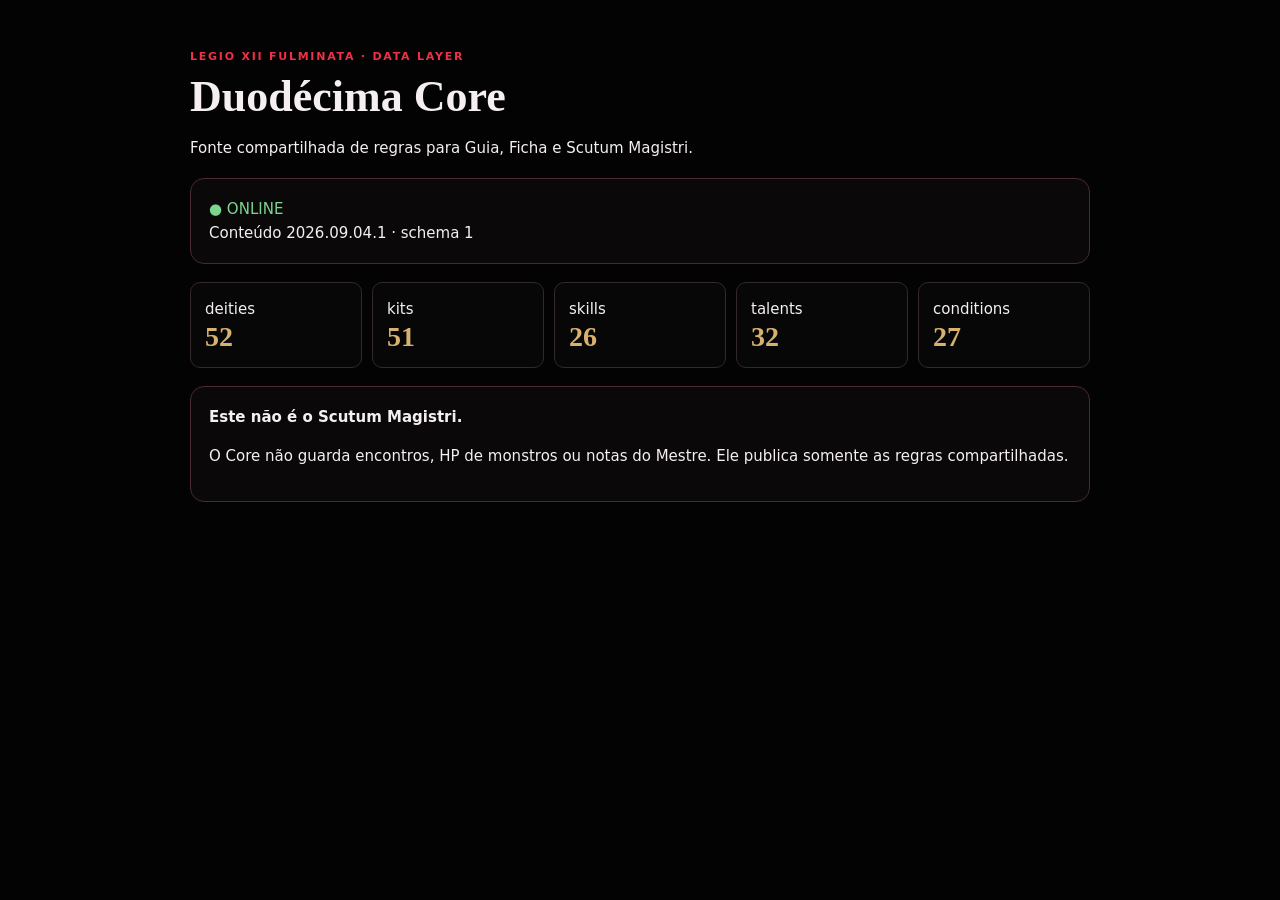
==== index.html @ 4b97ad4d "Initial Duodecima Core" ====
<!doctype html>
<html lang="pt-BR"><head><meta charset="utf-8"><meta name="viewport" content="width=device-width,initial-scale=1"><title>Duodécima Core</title>
<style>body{margin:0;background:#030303;color:#f5eff1;font:15px/1.6 system-ui,sans-serif}main{max-width:900px;margin:auto;padding:48px 20px}h1{font:700 44px/1.05 Georgia,serif;margin:.2em 0}.ey{color:#ef3046;letter-spacing:.16em;font-size:11px;font-weight:800}.card{border:1px solid #4a2930;background:#0a0809;border-radius:14px;padding:18px;margin:18px 0}.stats{display:grid;grid-template-columns:repeat(auto-fit,minmax(130px,1fr));gap:10px}.stat{background:#070707;border:1px solid #33282b;border-radius:10px;padding:14px}.stat b{display:block;font:700 28px Georgia,serif;color:#d8b16d}.ok{color:#7bd58e}.err{color:#ff6674}</style></head>
<body><main><div class="ey">LEGIO XII FULMINATA · DATA LAYER</div><h1>Duodécima Core</h1><p>Fonte compartilhada de regras para Guia, Ficha e Scutum Magistri.</p><div id="status" class="card">Carregando manifesto…</div><div id="counts" class="stats"></div><div class="card"><b>Este não é o Scutum Magistri.</b><p>O Core não guarda encontros, HP de monstros ou notas do Mestre. Ele publica somente as regras compartilhadas.</p></div></main>
<script>fetch('./manifest.json',{cache:'no-store'}).then(r=>r.json()).then(m=>{document.querySelector('#status').innerHTML='<span class="ok">● ONLINE</span><br>Conteúdo '+m.contentVersion+' · schema '+m.schemaVersion;document.querySelector('#counts').innerHTML=Object.entries(m.counts).map(([k,v])=>'<div class="stat"><span>'+k+'</span><b>'+v+'</b></div>').join('')}).catch(e=>document.querySelector('#status').innerHTML='<span class="err">● ERRO</span><br>'+e.message)</script></body></html>
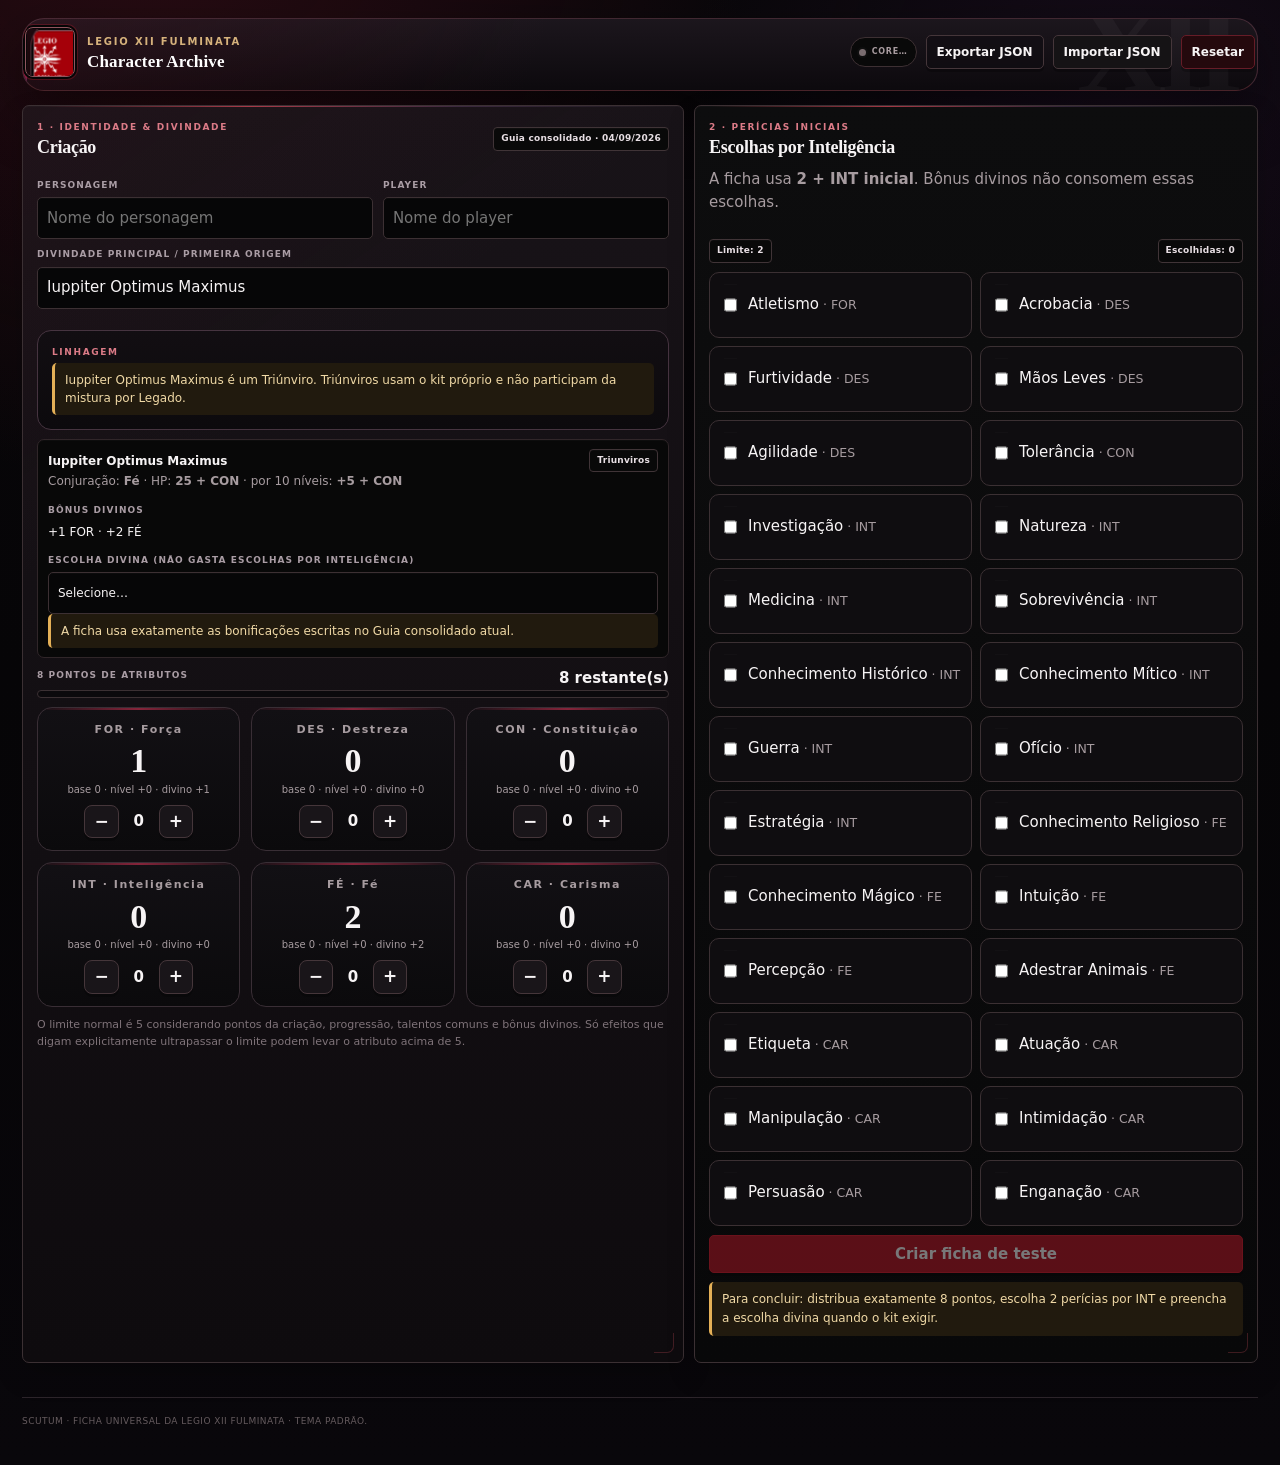
==== commit ff252631: "Add files via upload" ====
--- a/index.html
+++ b/index.html
@@ -1,5 +1,50 @@
 <!doctype html>
-<html lang="pt-BR"><head><meta charset="utf-8"><meta name="viewport" content="width=device-width,initial-scale=1"><title>Duodécima Core</title>
-<style>body{margin:0;background:#030303;color:#f5eff1;font:15px/1.6 system-ui,sans-serif}main{max-width:900px;margin:auto;padding:48px 20px}h1{font:700 44px/1.05 Georgia,serif;margin:.2em 0}.ey{color:#ef3046;letter-spacing:.16em;font-size:11px;font-weight:800}.card{border:1px solid #4a2930;background:#0a0809;border-radius:14px;padding:18px;margin:18px 0}.stats{display:grid;grid-template-columns:repeat(auto-fit,minmax(130px,1fr));gap:10px}.stat{background:#070707;border:1px solid #33282b;border-radius:10px;padding:14px}.stat b{display:block;font:700 28px Georgia,serif;color:#d8b16d}.ok{color:#7bd58e}.err{color:#ff6674}</style></head>
-<body><main><div class="ey">LEGIO XII FULMINATA · DATA LAYER</div><h1>Duodécima Core</h1><p>Fonte compartilhada de regras para Guia, Ficha e Scutum Magistri.</p><div id="status" class="card">Carregando manifesto…</div><div id="counts" class="stats"></div><div class="card"><b>Este não é o Scutum Magistri.</b><p>O Core não guarda encontros, HP de monstros ou notas do Mestre. Ele publica somente as regras compartilhadas.</p></div></main>
-<script>fetch('./manifest.json',{cache:'no-store'}).then(r=>r.json()).then(m=>{document.querySelector('#status').innerHTML='<span class="ok">● ONLINE</span><br>Conteúdo '+m.contentVersion+' · schema '+m.schemaVersion;document.querySelector('#counts').innerHTML=Object.entries(m.counts).map(([k,v])=>'<div class="stat"><span>'+k+'</span><b>'+v+'</b></div>').join('')}).catch(e=>document.querySelector('#status').innerHTML='<span class="err">● ERRO</span><br>'+e.message)</script></body></html>
+<html lang="pt-BR">
+<head>
+  <meta charset="utf-8">
+  <meta name="viewport" content="width=device-width,initial-scale=1">
+  <meta name="theme-color" content="#050505">
+  <title>Character Archive — Legio XII Fulminata</title>
+  <link rel="stylesheet" href="styles.css?v=5.2">
+</head>
+<body data-theme="standard">
+  <main class="shell">
+    <header class="topbar compact-topbar">
+      <div class="brand-lockup">
+        <span class="brand-icon legion-brand-icon" aria-hidden="true"><img src="legio-mark-clean.png" alt="Símbolo da Legião XII"><span class="brand-fallback" hidden>XII</span></span>
+        <div class="brand-copy">
+          <p class="eyebrow">LEGIO XII FULMINATA</p>
+          <h1>Character Archive</h1>
+        </div>
+      </div>
+      <div class="actions compact-actions">
+        <div id="coreStatus" class="core-status loading" title="Sincronizando regras"><i></i><span>CORE…</span></div>
+        <button id="exportBtn" class="ghost small-btn" type="button">Exportar JSON</button>
+        <label class="ghost file-btn small-btn">Importar JSON<input id="importInput" type="file" accept="application/json"></label>
+        <button id="resetBtn" class="danger small-btn" type="button">Resetar</button>
+      </div>
+    </header>
+
+    <section id="creationView" class="grid two"></section>
+    <section id="sheetView" class="hidden"></section>
+
+    <footer>
+      <p>SCUTUM · Ficha Universal da Legio XII Fulminata · tema padrão.</p>
+    </footer>
+  </main>
+
+  <div id="toast" class="toast hidden"></div>
+
+  <script src="skills.js?v=5.2"></script>
+  <script src="gods.js?v=5.2"></script>
+  <script src="abilities.js?v=5.2"></script>
+  <script src="abilities-extra.js?v=5.2"></script>
+  <script src="system.js?v=5.2"></script>
+  <script src="talents.js?v=5.2"></script>
+  <script src="magic.js?v=5.2"></script>
+  <script src="roma.js?v=5.2"></script>
+  <script src="familiars.js?v=5.2"></script>
+  <script src="core-bridge.js?v=5.2"></script>
+  <script src="bootstrap.js?v=5.2"></script>
+</body>
+</html>
--- a/styles.css
+++ b/styles.css
@@ -0,0 +1,1162 @@
+:root{--bg:#0b0a0c;--panel:#151216;--panel2:#1d181e;--line:#342b34;--text:#f5f2f4;--muted:#a99fa5;--red:#d53645;--red2:#7d1e2b;--good:#61b875;--warn:#e0ae53}
+*{box-sizing:border-box}body{margin:0;background:radial-gradient(circle at 10% 0%,#24141a 0,transparent 28%),var(--bg);color:var(--text);font:15px/1.45 Inter,ui-sans-serif,system-ui,-apple-system,BlinkMacSystemFont,"Segoe UI",sans-serif}.shell{max-width:1220px;margin:0 auto;padding:28px}.topbar{display:flex;gap:24px;justify-content:space-between;align-items:flex-start;margin-bottom:24px}.eyebrow{font-size:11px;letter-spacing:.18em;color:#d98088;font-weight:800;margin:0 0 6px}h1,h2,h3,p{margin-top:0}h1{font-family:Georgia,serif;font-size:34px;margin-bottom:6px}.muted{color:var(--muted)}.actions{display:flex;gap:8px;flex-wrap:wrap}.grid{display:grid;gap:18px}.grid.two{grid-template-columns:1.1fr .9fr}.grid.three{grid-template-columns:repeat(3,1fr)}.card{background:linear-gradient(180deg,var(--panel2),var(--panel));border:1px solid var(--line);border-radius:18px;padding:20px;box-shadow:0 18px 40px #0005}.card h2{font-size:18px}.subcard{background:#0f0d10;border:1px solid var(--line);border-radius:14px;padding:14px}.stack{display:flex;flex-direction:column;gap:12px}.row{display:flex;gap:10px;align-items:center;flex-wrap:wrap}.between{justify-content:space-between}.label{display:block;font-size:11px;font-weight:800;letter-spacing:.08em;text-transform:uppercase;color:var(--muted);margin-bottom:5px}input,select,button{font:inherit}input,select{width:100%;border:1px solid var(--line);border-radius:10px;background:#0e0c0f;color:var(--text);padding:10px 11px;outline:none}input:focus,select:focus{border-color:var(--red)}button,.file-btn{border:1px solid var(--line);border-radius:10px;background:#242026;color:white;padding:9px 12px;cursor:pointer;font-weight:700}.primary{background:var(--red);border-color:var(--red)}.primary:disabled{opacity:.45;cursor:not-allowed}.ghost{background:transparent}.danger{background:#351318;border-color:#68212a}.file-btn input{display:none}.attrs{display:grid;grid-template-columns:repeat(3,1fr);gap:10px}.attr{background:#0e0c0f;border:1px solid var(--line);border-radius:14px;padding:12px;text-align:center}.attr-name{font-size:11px;color:var(--muted);font-weight:800}.attr-total{font-size:30px;font-weight:900}.attr-break{font-size:10px;color:var(--muted)}.stepper{display:flex;align-items:center;justify-content:center;gap:8px;margin-top:8px}.stepper button{padding:3px 9px;font-size:17px}.stepper .base{min-width:24px;font-weight:900}.pill{display:inline-flex;align-items:center;gap:5px;border:1px solid var(--line);border-radius:999px;padding:5px 9px;font-size:11px;font-weight:800;color:#d7cfd4;background:#0d0b0e}.pill.good{border-color:#315f3d;color:#9ee1ae}.pill.warn{border-color:#745722;color:#f2cf83}.skills{display:grid;grid-template-columns:repeat(2,minmax(0,1fr));gap:8px}.skill-check{display:flex;gap:8px;align-items:center;padding:8px 10px;background:#0f0d10;border:1px solid var(--line);border-radius:10px}.skill-check input{width:auto}.skill-check.disabled{opacity:.55}.notice{border-left:3px solid var(--warn);background:#211a0e;padding:10px 12px;border-radius:8px;color:#f0d9a6;font-size:12px}.stat{background:#0f0d10;border:1px solid var(--line);border-radius:14px;padding:14px}.stat strong{display:block;font-size:26px}.stat span{color:var(--muted);font-size:11px}.section-title{display:flex;align-items:center;justify-content:space-between;gap:10px}.progress{height:8px;border-radius:99px;background:#0b090c;overflow:hidden;border:1px solid var(--line)}.progress>i{display:block;height:100%;background:linear-gradient(90deg,var(--red2),var(--red));width:0}.god-list{max-height:510px;overflow:auto;padding-right:4px}.god-option{width:100%;text-align:left;padding:10px;border-radius:12px;border:1px solid transparent;background:transparent}.god-option:hover,.god-option.active{background:#241820;border-color:#542a35}.god-option b{display:block}.god-option small{color:var(--muted)}.divider{height:1px;background:var(--line);margin:4px 0}.hidden{display:none!important}.toast{position:fixed;right:20px;bottom:20px;background:#2c2228;border:1px solid #71404a;color:white;border-radius:12px;padding:12px 16px;box-shadow:0 18px 50px #0009;z-index:10}.tag-source{color:#e3a8ae}.level-points{display:grid;grid-template-columns:repeat(5,1fr);gap:8px}.point-dot{padding:8px;text-align:center;border-radius:10px;background:#0e0c0f;border:1px solid var(--line);font-size:11px}.point-dot.earned{border-color:#5b3440;color:#f1b8bf}.sheet-head{display:flex;justify-content:space-between;gap:16px;align-items:flex-start;margin-bottom:18px}.big-name{font:700 30px Georgia,serif;margin-bottom:4px}.skill-total{margin-left:auto;font-weight:900;color:#f0bac0}.locked{color:#725c63}.dev-note{font-size:11px;color:#7f7379}.compact{font-size:12px}.wide{grid-column:1/-1}@media(max-width:900px){.grid.two,.grid.three{grid-template-columns:1fr}.topbar{flex-direction:column}.attrs{grid-template-columns:repeat(2,1fr)}.skills{grid-template-columns:1fr}.level-points{grid-template-columns:repeat(3,1fr)}}
+.abilities-wrap{margin-top:22px}.ability-columns{display:grid;grid-template-columns:1fr 1fr;gap:18px}.ability-list{display:flex;flex-direction:column;gap:10px}.ability-card{background:#0e0c0f;border:1px solid var(--line);border-radius:14px;padding:14px}.ability-card:hover{border-color:#55313a}.ability-head{display:flex;justify-content:space-between;gap:12px}.ability-head p{margin:5px 0 0}.ability-locked{opacity:.62}.energy-cost{border-color:#5c2731;color:#f0aeb5}.stake-box{margin-top:10px;padding:9px 10px;border-radius:10px;background:#151116;border:1px solid #2d252c}.stake-box input[type=range]{padding:0;border:0;background:transparent;accent-color:var(--red)}.stake-quick button{padding:3px 8px;font-size:11px}.tier-current{margin-top:10px;padding:10px;border-left:3px solid var(--red);background:#171116;border-radius:8px}.tier-current p{margin:0}.ability-card details{margin-top:9px;color:var(--muted);font-size:12px}.ability-card summary{cursor:pointer;color:#d9c7ce}.ability-actions{margin-top:11px;padding-top:10px;border-top:1px solid var(--line)}.mini-actions{display:flex;gap:5px;flex-wrap:wrap;margin-top:7px}.mini-actions button{padding:4px 7px;font-size:11px}.stat .mini-actions button{font-size:10px}@media(max-width:900px){.ability-columns{grid-template-columns:1fr}}
+.mechanics-section{margin-top:24px}.status-line{display:flex;flex-direction:column;gap:3px;margin-top:10px;padding:10px 12px;border:1px solid var(--line);border-radius:10px;background:#100d10}.status-line span{font-size:12px;color:var(--muted)}.good-text{border-color:#315f3d}.good-text b{color:#9ee1ae}.warn-text{border-color:#745722}.warn-text b{color:#f2cf83}.danger-text{border-color:#7d2630}.danger-text b{color:#f18e99}.big-stat{font-size:32px;font-weight:900}.compact-fields input{padding:7px}.roll-result{display:grid;grid-template-columns:1fr auto;gap:3px 12px;align-items:center;margin-top:12px;padding:12px;border-radius:12px;background:#0d0b0e;border:1px solid #5b3440}.roll-result b{font-size:28px}.roll-result small{grid-column:1/-1;color:var(--muted)}.toggle-inline{display:flex;gap:7px;align-items:center;font-size:12px;color:var(--muted)}.toggle-inline input{width:auto}.weapon-list{display:flex;flex-direction:column;gap:12px;margin-top:12px}.weapon-card{background:#0e0c0f;border:1px solid var(--line);border-radius:14px;padding:14px}.weapon-card.broken{border-color:#7d2630}.weapon-name{font-weight:800;font-size:16px;max-width:360px}.weapon-grid{display:grid;grid-template-columns:repeat(3,1fr);gap:10px;margin-top:10px}.weapon-results{margin:12px 0}.conditions-grid{display:grid;grid-template-columns:repeat(2,minmax(0,1fr));gap:8px}.condition-check{display:flex;gap:8px;align-items:flex-start;padding:10px;border-radius:10px;background:#0e0c0f;border:1px solid var(--line)}.condition-check.active{border-color:#71323d;background:#171014}.condition-check input{width:auto;margin-top:3px}.condition-check span{display:flex;flex-direction:column;gap:3px}.condition-check small{color:var(--muted);font-size:11px;line-height:1.35}.exhaustion-dots{gap:6px}.exhaustion-dots button{min-width:38px}.death-panel{margin-top:14px}.death-panel.dead{border-left:3px solid #9c2e3d;padding-left:12px}.death-count{padding:12px;border-radius:12px;background:#0e0c0f;border:1px solid var(--line);text-align:center}.death-count b{display:block;font-size:26px}.death-count.success{border-color:#315f3d}.death-count.failure{border-color:#7d2630}.wide-button{width:100%;margin:10px 0}.danger-note{border-left-color:#9c2e3d;background:#2a1015}.broken .pill{border-color:#7d2630}.weapon-card input[type=range],#shieldStakes{padding:0;border:0;background:transparent;accent-color:var(--red)}
+@media(max-width:900px){.weapon-grid{grid-template-columns:1fr}.conditions-grid{grid-template-columns:1fr}.compact-fields{grid-template-columns:1fr!important}}
+.sheet-tabs{position:sticky;top:0;z-index:8;display:flex;gap:8px;flex-wrap:wrap;padding:10px 0 12px;background:linear-gradient(180deg,var(--bg) 75%,transparent)}.sheet-tabs button{background:#151216}.sheet-tabs button.active{background:var(--red);border-color:var(--red)}
+.status-resource-panel{display:grid;grid-template-columns:repeat(auto-fit,minmax(210px,1fr));gap:10px;margin:0 0 20px}.resource-chip{background:#121014;border:1px solid var(--line);border-radius:12px;padding:10px}.resource-chip>span,.resource-chip .row span{font-size:11px;color:var(--muted);font-weight:800;text-transform:uppercase;letter-spacing:.06em}.resource-chip strong{font-size:20px}.cast-chip{display:flex;flex-direction:column;justify-content:center}.cast-chip small{color:var(--muted)}.resource-manual{display:grid;grid-template-columns:1fr auto;gap:6px;margin-top:7px}.resource-manual input{padding:6px 8px;font-size:12px}.resource-manual button{padding:6px 8px;font-size:11px}.combat-resource-dock{position:sticky;top:54px;z-index:7;display:grid;grid-template-columns:repeat(auto-fit,minmax(145px,1fr));gap:7px;margin:0 0 14px;padding:8px;background:#0b0a0ef2;backdrop-filter:blur(8px);border:1px solid var(--line);border-radius:14px;box-shadow:0 10px 26px #0007}.combat-resource-chip{min-width:0;background:#121014;border:1px solid var(--line);border-radius:10px;padding:8px;display:grid;grid-template-columns:1fr auto;gap:3px 8px;align-items:center}.combat-resource-chip>span{font-size:10px;color:var(--muted);font-weight:800;text-transform:uppercase;letter-spacing:.06em}.combat-resource-chip>strong{font-size:18px}.combat-resource-chip>strong small{font-size:11px;color:var(--muted);font-weight:700}.combat-resource-adjust{grid-column:1/-1;display:grid;grid-template-columns:1fr auto;gap:5px}.combat-resource-adjust input{min-width:0;padding:5px 7px;font-size:11px}.combat-resource-adjust button{padding:4px 7px;font-size:11px}.combat-resource-adjust.special-buttons{grid-template-columns:1fr 1fr}.combat-resource-chip.special{border-color:#56313a}.tab-pane{min-height:360px}.wide-status{grid-column:span 2}textarea{width:100%;resize:vertical;border:1px solid var(--line);border-radius:10px;background:#0e0c0f;color:var(--text);padding:10px 11px;outline:none;font:inherit}.notes-field{min-height:520px;line-height:1.6}
+@media(max-width:900px){.wide-status{grid-column:auto}.sheet-tabs{position:static}.resource-manual{grid-template-columns:1fr}.combat-resource-dock{position:static;grid-template-columns:repeat(2,minmax(0,1fr))}.status-resource-panel{grid-template-columns:1fr 1fr}}
+@media(max-width:520px){.status-resource-panel,.combat-resource-dock{grid-template-columns:1fr}.sheet-tabs button{flex:1 1 40%}}
+.talent-grid{display:grid;grid-template-columns:repeat(2,minmax(0,1fr));gap:10px;margin-top:14px}.talent-card{display:flex;flex-direction:column;gap:9px}.talent-card p{margin:0}.talent-params{display:grid;grid-template-columns:repeat(3,minmax(0,1fr));gap:8px}.legacy-grid{margin-top:12px}.legacy-grid label{margin-top:8px}.legacy-grid .subcard{min-width:0}
+@media(max-width:900px){.talent-grid,.talent-params{grid-template-columns:1fr}.legacy-grid{grid-template-columns:1fr!important}}
+
+.talent-picker{display:flex;flex-direction:column;gap:10px;margin-top:12px}.talent-preview{padding:14px;border:1px solid #5b3440;border-radius:12px;background:#120e11}.talent-preview.empty{border-color:var(--line);color:var(--muted)}.talent-preview h3{margin:0;font-size:17px}.talent-preview p{margin:8px 0 0}.legacy-creation-box{margin-top:12px;padding:14px;border:1px solid var(--line);border-radius:14px;background:#100d10}.legacy-creation-box h3{margin:0;font-size:16px}.legacy-pair-preview{display:grid;grid-template-columns:1fr auto 1fr;gap:12px;align-items:center;margin:12px 0;padding:12px;border:1px solid #56313a;border-radius:12px;background:#151015}.legacy-pair-preview>div{display:flex;flex-direction:column;gap:2px}.legacy-pair-preview b{font-size:16px}.legacy-pair-preview small{color:var(--muted)}.legacy-plus{font-size:22px;font-weight:900;color:#d98088}.legacy-creation-box>.label{margin-top:10px}
+@media(max-width:620px){.legacy-pair-preview{grid-template-columns:1fr}.legacy-plus{text-align:center}}
+.magic-summary{margin-top:12px}.magic-off{max-width:760px}.magic-sac-row{display:flex;justify-content:space-between;align-items:center;gap:12px;margin-top:8px}.magic-sac-row>div:first-child{display:flex;flex-direction:column}.spell-list{display:flex;flex-direction:column;gap:12px;margin-top:12px}.spell-card{background:#0e0c0f;border:1px solid var(--line);border-radius:14px;padding:14px}.spell-grid{display:grid;grid-template-columns:1.1fr .8fr 1fr;gap:10px;margin-top:12px}.spell-flags{margin:10px 0}.spell-actions{margin-top:10px;padding-top:10px;border-top:1px solid var(--line)}.spell-card textarea{margin-top:4px}.spell-card button:disabled,.magic-sac-row button:disabled{opacity:.4;cursor:not-allowed}@media(max-width:900px){.spell-grid{grid-template-columns:1fr}.magic-sac-row{align-items:flex-start}}
+
+.inventory-item{display:flex;flex-direction:column;gap:9px}.inventory-item .weapon-name{max-width:480px}.roma-fame{display:flex;align-items:center;justify-content:space-between;gap:14px}
+@media(max-width:700px){.inventory-item .grid.three{grid-template-columns:1fr}}
+.familiar-list{display:flex;flex-direction:column;gap:14px}.familiar-card.active{border-color:#5b3440;box-shadow:inset 3px 0 0 var(--red)}.familiar-hp-row{display:flex;justify-content:space-between;gap:12px;align-items:center;margin:12px 0}.familiar-hp-row>div{flex-wrap:wrap}.familiar-hp-row input{width:110px;padding:6px 8px}.familiar-attrs{margin-top:10px}.mount-box{margin-top:12px;padding:12px;border:1px solid #5b3440;border-radius:12px;background:#151015}.diagnostic-list{display:flex;flex-direction:column;gap:8px;margin-top:12px}.diagnostic{display:grid;grid-template-columns:80px 1fr;gap:10px;padding:10px 12px;border-radius:10px;border:1px solid var(--line);background:#100d10}.diagnostic.warn{border-color:#745722}.diagnostic.warn b{color:#f2cf83}.diagnostic.error{border-color:#7d2630}.diagnostic.error b{color:#f18e99}.success-note{border-left-color:#315f3d;background:#0e1b12;color:#a9dfb6}.roma-entry{padding:10px}.roma-entry .grid{margin-top:8px}
+@media(max-width:700px){.familiar-hp-row{align-items:flex-start;flex-direction:column}.familiar-hp-row input{width:100%}.diagnostic{grid-template-columns:1fr}.familiar-attrs{grid-template-columns:repeat(3,1fr)!important}}
+
+/* Etapa 2L — fechamento mecânico */
+.grid.four{grid-template-columns:repeat(4,minmax(0,1fr))}
+.grid.five{grid-template-columns:repeat(5,minmax(0,1fr))}
+.conditions-grid{grid-template-columns:repeat(5,minmax(0,1fr));gap:8px}
+.condition-check{min-width:0;padding:9px}
+.condition-check b{font-size:12px}
+.condition-check small{font-size:10px}
+.exhaustion-wide{margin-top:12px}
+.death-priority{border-color:#6f2a36;box-shadow:inset 3px 0 0 var(--red),0 18px 40px #0005;margin-bottom:18px}
+.death-priority .death-panel{margin-top:0}
+.skill-matrix{display:grid;grid-template-columns:1fr;gap:8px;margin-top:14px}
+.skill-matrix-row{display:grid;grid-template-columns:minmax(220px,1.35fr) 92px 100px minmax(260px,2fr);gap:10px;align-items:center;padding:10px 12px;background:#0f0d10;border:1px solid var(--line);border-radius:12px}
+.skill-matrix-row.trained{border-color:#49333a}
+.skill-matrix-row.expert{box-shadow:inset 3px 0 0 #b37a3c}
+.skill-main{display:grid;grid-template-columns:minmax(120px,1fr) auto;gap:10px;align-items:center;min-width:0}.skill-identity{display:flex;flex-direction:column;min-width:0}.skill-identity small{color:var(--muted);font-size:11px}
+.skill-roll{display:flex;flex-direction:column}.skill-roll span{font-size:10px;text-transform:uppercase;letter-spacing:.06em;color:var(--muted)}.skill-roll strong{font-size:16px}
+.skill-toggle{display:flex;align-items:center;gap:6px;font-size:12px;font-weight:700}.skill-toggle input{width:auto}
+.skill-source{display:grid;grid-template-columns:minmax(110px,.7fr) minmax(150px,1fr);gap:7px;align-items:center}.skill-source>.label{grid-column:1/-1;margin:0}.skill-source-auto{display:flex;gap:5px;flex-wrap:wrap}.skill-source-auto+.skill-source input{min-width:0}
+.skill-source input,.skill-source select{padding:7px 8px;font-size:11px}
+.affinity-summary{display:grid;grid-template-columns:repeat(4,minmax(0,1fr));gap:8px;margin-top:12px}.affinity-summary .subcard{display:grid;grid-template-columns:1fr auto;gap:3px 8px;align-items:center}.affinity-summary small{grid-column:1/-1}
+.ledger-row .grid{align-items:end}
+@media(max-width:1100px){.conditions-grid{grid-template-columns:repeat(3,minmax(0,1fr))}.skill-matrix-row{grid-template-columns:1.2fr 90px 100px}.skill-source{grid-column:1/-1}.grid.five{grid-template-columns:repeat(3,minmax(0,1fr))}.grid.four{grid-template-columns:repeat(2,minmax(0,1fr))}.affinity-summary{grid-template-columns:repeat(2,minmax(0,1fr))}}
+@media(max-width:700px){.conditions-grid{grid-template-columns:repeat(2,minmax(0,1fr))}.skill-matrix-row{grid-template-columns:1fr 1fr}.skill-source{grid-column:1/-1}.grid.five,.grid.four{grid-template-columns:1fr}.affinity-summary{grid-template-columns:1fr}}
+@media(max-width:480px){.conditions-grid{grid-template-columns:1fr}.skill-matrix-row{grid-template-columns:1fr}.skill-main{grid-template-columns:1fr}.skill-source{grid-template-columns:1fr}}
+
+/* =========================================================
+   ETAPA 3A · SCUTUM / TEMA PADRÃO
+   Base visual preto, branco, vermelho e roxo discreto.
+   A mecânica permanece intacta; esta camada trabalha apenas
+   hierarquia, leitura, acabamento e o baralho equipado.
+   ========================================================= */
+
+:root{
+  --bg:#070608;
+  --bg-soft:#0d0a0e;
+  --panel:#121014;
+  --panel2:#19151b;
+  --panel3:#211a22;
+  --line:#3a3039;
+  --line-strong:#5e3743;
+  --text:#f7f3f5;
+  --muted:#b4a8af;
+  --red:#db3347;
+  --red-bright:#f04a5d;
+  --red2:#7d1728;
+  --purple:#5e2b68;
+  --purple-bright:#9d65b0;
+  --white-soft:#ece5e9;
+  --gold:#c6a064;
+  --good:#72c58a;
+  --warn:#e5b85f;
+  --shadow:0 22px 60px rgba(0,0,0,.44);
+  --shadow-soft:0 12px 34px rgba(0,0,0,.28);
+  --serif:"Times New Roman",Times,serif;
+  --sans:Inter,ui-sans-serif,system-ui,-apple-system,BlinkMacSystemFont,"Segoe UI",sans-serif;
+}
+
+html{scroll-behavior:smooth;background:var(--bg)}
+body[data-theme="standard"]{
+  min-height:100vh;
+  color:var(--text);
+  font-family:var(--sans);
+  background:
+    radial-gradient(circle at 12% -8%,rgba(146,24,46,.25),transparent 31%),
+    radial-gradient(circle at 88% 8%,rgba(83,37,101,.17),transparent 25%),
+    linear-gradient(180deg,#09070a 0%,#070608 46%,#09070b 100%);
+}
+body[data-theme="standard"]::before{
+  content:"";
+  position:fixed;
+  inset:0;
+  pointer-events:none;
+  z-index:-1;
+  opacity:.34;
+  background-image:
+    linear-gradient(rgba(255,255,255,.012) 1px,transparent 1px),
+    linear-gradient(90deg,rgba(255,255,255,.01) 1px,transparent 1px);
+  background-size:42px 42px;
+  mask-image:linear-gradient(to bottom,black,transparent 82%);
+}
+body[data-theme="standard"]::after{
+  content:"XII";
+  position:fixed;
+  right:-2vw;
+  bottom:-9vh;
+  z-index:-1;
+  color:rgba(255,255,255,.018);
+  font:900 clamp(220px,32vw,560px)/.8 var(--serif);
+  letter-spacing:-.08em;
+  pointer-events:none;
+}
+
+body{font-size:15px;line-height:1.5}
+.shell{max-width:1440px;padding:32px clamp(18px,3vw,46px) 48px}
+
+h1,h2,h3,.big-name{font-family:var(--serif);letter-spacing:-.015em}
+h1{font-size:clamp(34px,4vw,54px);font-weight:700;line-height:1.02;margin-bottom:9px}
+h2{font-size:clamp(22px,2vw,29px);line-height:1.08;margin-bottom:10px}
+h3{font-size:20px;line-height:1.15}
+p{line-height:1.58}
+
+.topbar{
+  position:relative;
+  overflow:hidden;
+  align-items:center;
+  margin-bottom:28px;
+  padding:24px 26px;
+  border:1px solid rgba(110,67,80,.55);
+  border-radius:22px;
+  background:
+    linear-gradient(110deg,rgba(83,18,33,.25),transparent 42%),
+    linear-gradient(180deg,rgba(29,23,30,.96),rgba(13,10,14,.96));
+  box-shadow:var(--shadow);
+}
+.topbar::before{
+  content:"";
+  position:absolute;
+  inset:0 auto 0 0;
+  width:4px;
+  background:linear-gradient(180deg,var(--red-bright),var(--red2) 62%,var(--purple));
+}
+.topbar::after{
+  content:"XII";
+  position:absolute;
+  right:24px;
+  top:-24px;
+  color:rgba(255,255,255,.035);
+  font:900 124px/.9 var(--serif);
+  letter-spacing:-.08em;
+  pointer-events:none;
+}
+.topbar>div:first-child{position:relative;z-index:1;max-width:760px}
+.topbar .actions{position:relative;z-index:2;justify-content:flex-end}
+
+.eyebrow{
+  color:#f28290;
+  font-size:10px;
+  letter-spacing:.24em;
+  font-weight:900;
+  text-transform:uppercase;
+  margin-bottom:7px;
+}
+.muted{color:var(--muted)}
+
+.actions{gap:9px}
+button,.file-btn{
+  position:relative;
+  border:1px solid #433641;
+  border-radius:11px;
+  background:linear-gradient(180deg,#252026,#1a171b);
+  color:var(--text);
+  padding:9px 13px;
+  box-shadow:0 3px 0 rgba(0,0,0,.25);
+  transition:transform .16s ease,border-color .16s ease,background .16s ease,box-shadow .16s ease;
+}
+button:hover,.file-btn:hover{transform:translateY(-1px);border-color:#7f4756;box-shadow:0 7px 20px rgba(0,0,0,.25)}
+button:active,.file-btn:active{transform:translateY(0)}
+.primary{background:linear-gradient(180deg,var(--red-bright),#bc263b);border-color:#ef5264;color:white}
+.primary:hover{background:linear-gradient(180deg,#f85b6c,#ca2d42)}
+.ghost{background:rgba(17,14,18,.56);backdrop-filter:blur(10px)}
+.danger{background:linear-gradient(180deg,#42151d,#2a0e14);border-color:#6e2633}
+
+input,select,textarea{
+  border:1px solid #3b3139;
+  border-radius:11px;
+  background:linear-gradient(180deg,#0d0b0e,#0a090b);
+  color:var(--text);
+  min-height:42px;
+  padding:10px 12px;
+  box-shadow:inset 0 1px 0 rgba(255,255,255,.02);
+  transition:border-color .16s ease,box-shadow .16s ease,background .16s ease;
+}
+input:hover,select:hover,textarea:hover{border-color:#55414e}
+input:focus,select:focus,textarea:focus{border-color:#b5475b;box-shadow:0 0 0 3px rgba(219,51,71,.1),0 0 24px rgba(94,43,104,.06)}
+.label{font-size:10px;letter-spacing:.13em;color:#aa9da5}
+
+.grid{gap:20px}
+.grid.two{grid-template-columns:minmax(0,1.08fr) minmax(0,.92fr)}
+
+.card{
+  position:relative;
+  overflow:hidden;
+  border:1px solid #3c313a;
+  border-radius:20px;
+  background:
+    linear-gradient(150deg,rgba(255,255,255,.025),transparent 24%),
+    linear-gradient(180deg,rgba(27,22,28,.98),rgba(16,13,17,.98));
+  box-shadow:var(--shadow-soft);
+  padding:21px;
+}
+.card::before{
+  content:"";
+  position:absolute;
+  left:17px;
+  right:17px;
+  top:0;
+  height:1px;
+  background:linear-gradient(90deg,transparent,rgba(240,74,93,.65),rgba(157,101,176,.23),transparent);
+  pointer-events:none;
+}
+.card::after{
+  content:"";
+  position:absolute;
+  width:19px;
+  height:19px;
+  right:9px;
+  bottom:9px;
+  border-right:1px solid rgba(222,83,101,.25);
+  border-bottom:1px solid rgba(222,83,101,.25);
+  border-radius:0 0 7px 0;
+  pointer-events:none;
+}
+.card:hover{border-color:#493842}
+.card h2,.card h3{margin-bottom:10px}
+.subcard{
+  border-color:#332a31;
+  border-radius:13px;
+  background:linear-gradient(180deg,#0f0d10,#0b0a0c);
+  box-shadow:inset 0 1px 0 rgba(255,255,255,.018);
+}
+
+.section-title{margin-bottom:12px}
+.section-title>div>h2,.section-title>div>h3{margin-bottom:0}
+.mechanics-section{margin-top:30px}
+.mechanics-section>.section-title{padding:0 2px}
+.mechanics-section>.section-title::after{
+  content:"";
+  flex:1;
+  min-width:28px;
+  height:1px;
+  margin-left:10px;
+  background:linear-gradient(90deg,#472f39,transparent);
+  order:1;
+}
+.mechanics-section>.section-title>*{position:relative;z-index:1}
+.mechanics-section>.section-title>.row,.mechanics-section>.section-title>.pill,.mechanics-section>.section-title>button{order:2}
+.divider{background:linear-gradient(90deg,transparent,#43323c,transparent)}
+
+.pill{
+  border-color:#40323c;
+  background:rgba(9,8,10,.78);
+  color:#e8dfe4;
+  letter-spacing:.025em;
+  box-shadow:inset 0 1px 0 rgba(255,255,255,.02);
+}
+.pill.good{border-color:#355a42;color:#9eddb0;background:#0d1811}
+.pill.warn{border-color:#6f5428;color:#efce8d;background:#18130b}
+
+/* Hero da ficha */
+.sheet-head.sheet-hero{
+  position:relative;
+  min-height:228px;
+  overflow:hidden;
+  align-items:flex-start;
+  justify-content:space-between;
+  padding:28px 26px;
+  margin:4px 0 18px;
+  border:1px solid #513441;
+  border-radius:24px;
+  background:
+    radial-gradient(circle at 82% 20%,rgba(106,44,113,.17),transparent 24%),
+    linear-gradient(110deg,rgba(122,25,43,.23),transparent 45%),
+    linear-gradient(180deg,#1a151b,#0d0b0e);
+  box-shadow:var(--shadow);
+}
+.sheet-hero-bg{
+  position:absolute;
+  inset:0;
+  background-position:center;
+  background-size:cover;
+  opacity:0;
+  transform:scale(1.02);
+  transition:opacity .18s ease;
+}
+.sheet-head.sheet-hero.has-banner .sheet-hero-bg{opacity:.28}
+.sheet-head.sheet-hero::before{
+  content:"";
+  position:absolute;
+  inset:0;
+  background:
+    linear-gradient(90deg,rgba(10,8,11,.92) 0%,rgba(10,8,11,.78) 32%,rgba(10,8,11,.54) 58%,rgba(10,8,11,.85) 100%),
+    linear-gradient(180deg,rgba(255,255,255,.02),transparent 35%);
+  pointer-events:none;
+}
+.sheet-hero-profile{position:relative;z-index:2;display:flex;gap:18px;align-items:flex-end;min-width:0;max-width:min(100%,980px)}
+.sheet-hero-portrait{
+  width:158px;
+  height:188px;
+  flex:0 0 158px;
+  border-radius:30px;
+  border:1px solid rgba(237,130,145,.42);
+  background:linear-gradient(180deg,#231920,#120f13);
+  box-shadow:0 24px 55px rgba(0,0,0,.48),0 0 0 5px rgba(12,9,12,.72),0 0 0 6px rgba(236,87,107,.22), inset 0 1px 0 rgba(255,255,255,.07);
+  display:grid;
+  place-items:center;
+  color:#f1e7eb;
+  font:700 40px/1 var(--serif);
+  letter-spacing:-.03em;
+  background-position:center;
+  background-size:cover;
+  background-position:center top;
+  overflow:hidden;
+  transform:translateY(8px);
+}
+.sheet-hero-portrait.has-image{color:transparent}
+.sheet-hero-mark{
+  position:absolute;
+  right:24px;
+  bottom:-19px;
+  color:rgba(255,255,255,.045);
+  font:900 132px/.9 var(--serif);
+  letter-spacing:-.07em;
+  user-select:none;
+}
+.sheet-hero-copy{position:relative;z-index:2;min-width:0;padding-bottom:3px}
+.sheet-hero-tagline{max-width:760px;font-size:18px;line-height:1.42;color:#efe6ea;margin:0 0 8px}
+.big-name{font-size:clamp(36px,4vw,54px);font-weight:700;line-height:.98;margin-bottom:7px}
+.hero-pills{display:flex;gap:7px;flex-wrap:wrap;margin-top:13px}
+.hero-back{position:relative;z-index:3;align-self:flex-start}
+.profile-edit-card h2{margin-bottom:12px}
+
+/* Navegação */
+.sheet-tabs{
+  top:0;
+  padding:9px;
+  margin-bottom:18px;
+  gap:4px;
+  border:1px solid rgba(62,49,58,.88);
+  border-radius:16px;
+  background:rgba(8,7,9,.9);
+  backdrop-filter:blur(16px);
+  box-shadow:0 14px 34px rgba(0,0,0,.24);
+}
+.sheet-tabs button{
+  flex:1 1 auto;
+  min-width:max-content;
+  border-color:transparent;
+  background:transparent;
+  color:#aa9da5;
+  box-shadow:none;
+  padding:9px 12px;
+}
+.sheet-tabs button:hover{color:#fff;background:#171217;border-color:#392c35}
+.sheet-tabs button.active{
+  color:#fff;
+  border-color:#743444;
+  background:linear-gradient(180deg,rgba(202,45,66,.9),rgba(127,24,42,.95));
+  box-shadow:inset 0 1px 0 rgba(255,255,255,.12),0 8px 20px rgba(111,18,37,.19);
+}
+
+/* Recursos */
+.status-resource-panel{grid-template-columns:repeat(4,minmax(0,1fr));gap:12px;margin-bottom:22px}
+.resource-chip{
+  position:relative;
+  overflow:hidden;
+  border-color:#3d3039;
+  border-radius:15px;
+  background:linear-gradient(180deg,#161216,#0e0c0f);
+  padding:13px;
+}
+.resource-chip::before{
+  content:"";
+  position:absolute;
+  left:0;
+  top:0;
+  bottom:0;
+  width:2px;
+  background:#733040;
+}
+.resource-chip.resource-en::before{background:var(--purple-bright)}
+.resource-chip.resource-san::before{background:#d8cbd1}
+.resource-chip strong{font-family:var(--serif);font-size:25px;font-weight:700}
+.resource-meter,.combat-mini-meter{
+  height:4px;
+  overflow:hidden;
+  margin:7px 0 9px;
+  border-radius:999px;
+  background:#060507;
+  border:1px solid #2c2329;
+}
+.resource-meter i,.combat-mini-meter i{display:block;height:100%;background:linear-gradient(90deg,#861b30,var(--red-bright));border-radius:inherit}
+.resource-en .resource-meter i,.resource-en .combat-mini-meter i{background:linear-gradient(90deg,#3b2049,var(--purple-bright))}
+.resource-san .resource-meter i,.resource-san .combat-mini-meter i{background:linear-gradient(90deg,#686069,#f2edf0)}
+.resource-manual{margin-top:8px}
+.resource-manual input{min-height:34px}
+.status-line{border-radius:9px;background:rgba(7,6,8,.62)}
+
+.combat-resource-dock{
+  top:69px;
+  gap:8px;
+  padding:8px;
+  border-color:#4b3540;
+  border-radius:15px;
+  background:rgba(8,7,9,.92);
+  box-shadow:0 16px 34px rgba(0,0,0,.38),0 0 0 1px rgba(133,48,68,.07);
+}
+.combat-resource-chip{
+  border-color:#3a2e36;
+  background:linear-gradient(180deg,#151115,#0d0b0e);
+  padding:9px 10px;
+}
+.combat-resource-chip strong{font-family:var(--serif);font-size:21px}
+.combat-mini-meter{grid-column:1/-1;margin:1px 0 3px;height:3px}
+.combat-resource-chip.special{border-color:#563c5b;background:linear-gradient(180deg,#171117,#100c12)}
+
+/* Atributos */
+.attrs{gap:11px}
+.attr{
+  position:relative;
+  overflow:hidden;
+  border-color:#392e35;
+  border-radius:15px;
+  background:linear-gradient(180deg,#121014,#0b0a0c);
+  padding:14px 10px 12px;
+}
+.attr::before{content:"";position:absolute;left:0;right:0;top:0;height:2px;background:linear-gradient(90deg,transparent,#86243a,transparent)}
+.attr-name{letter-spacing:.14em}
+.attr-total{font-family:var(--serif);font-size:34px;font-weight:700;line-height:1.05;margin:5px 0 3px}
+.attr:hover{border-color:#5a3541;background:linear-gradient(180deg,#171116,#0c0a0d)}
+.stepper button{border-radius:8px;background:#191519}
+.level-points{gap:7px}
+.point-dot{border-color:#332a31;background:#0b0a0c}
+.point-dot.earned{border-color:#743746;color:#f5b8c0;background:#171015}
+
+/* Perícias */
+.skill-matrix{gap:7px}
+.skill-matrix-row{
+  border-color:#332a31;
+  background:linear-gradient(180deg,#100d10,#0b0a0c);
+  border-radius:12px;
+  transition:border-color .15s ease,background .15s ease,transform .15s ease;
+}
+.skill-matrix-row:hover{border-color:#513640;background:#121013;transform:translateX(2px)}
+.skill-matrix-row.trained{border-color:#573440;box-shadow:inset 3px 0 0 #b43b50}
+.skill-matrix-row.expert{border-color:#68533b;box-shadow:inset 3px 0 0 var(--gold)}
+.skill-identity b{font-family:var(--serif);font-size:17px}
+.skill-roll strong{font-family:var(--serif);font-size:18px}
+.skill-source-auto .pill{font-size:10px}
+
+/* Habilidades e talentos */
+.ability-card,.talent-card,.spell-card,.weapon-card,.familiar-card{
+  border-color:#352b32;
+  background:linear-gradient(180deg,#100d10,#0b0a0c);
+  box-shadow:inset 0 1px 0 rgba(255,255,255,.015);
+}
+.ability-card:hover,.talent-card:hover,.spell-card:hover,.weapon-card:hover{border-color:#5f3b46}
+.ability-head b,.talent-card h3{font-family:var(--serif);font-size:18px}
+.energy-cost{border-color:#743041;color:#ffb4bd;background:#1b0f13}
+.stake-box{background:#0b090c;border-color:#332930}
+.tier-current{border-left-color:var(--red-bright);background:linear-gradient(90deg,rgba(93,24,41,.2),rgba(23,17,22,.65))}
+.talent-preview{border-color:#673946;background:linear-gradient(180deg,#161014,#0d0a0d)}
+
+/* Combate */
+.death-priority{
+  border-color:#793244;
+  background:
+    linear-gradient(90deg,rgba(113,25,43,.11),transparent 36%),
+    linear-gradient(180deg,#181216,#0e0b0e);
+  box-shadow:inset 3px 0 0 var(--red),var(--shadow-soft);
+}
+.stat{
+  position:relative;
+  border-color:#352b32;
+  background:linear-gradient(180deg,#0f0d10,#0a090b);
+}
+.stat strong{font-family:var(--serif);font-size:30px;font-weight:700}
+.roll-result{border-color:#633443;background:#0d0a0d}
+.exhaustion-wide{background:linear-gradient(180deg,#151116,#0d0b0e)}
+.conditions-grid{gap:7px}
+.condition-check{border-color:#31282e;background:#0c0a0d;border-radius:9px}
+.condition-check:hover{border-color:#4b3740}
+.condition-check.active{border-color:#8e364a;background:linear-gradient(180deg,#1e1015,#130d10);box-shadow:inset 2px 0 0 var(--red-bright)}
+
+/* Baralho de itens equipados */
+.equipment-summary-card{overflow:visible}
+.inventory-showcase{position:relative}
+.equipment-deck{
+  display:flex;
+  align-items:stretch;
+  overflow-x:auto;
+  overflow-y:visible;
+  gap:0;
+  padding:13px 26px 24px 5px;
+  margin-top:3px;
+  scrollbar-width:thin;
+  scrollbar-color:#5d3440 #0a080a;
+}
+.equipment-card{
+  position:relative;
+  flex:0 0 214px;
+  min-height:285px;
+  margin-left:-34px;
+  padding:17px;
+  overflow:hidden;
+  border:1px solid #5b3b46;
+  border-radius:17px;
+  background:
+    radial-gradient(circle at 70% 16%,rgba(178,62,84,.1),transparent 25%),
+    linear-gradient(160deg,#1d151a 0%,#0e0b0e 56%,#090709 100%);
+  box-shadow:-12px 15px 28px rgba(0,0,0,.34);
+  transform:rotate(-1.25deg);
+  transition:transform .2s ease,border-color .2s ease,box-shadow .2s ease,filter .2s ease;
+}
+.equipment-card:first-child{margin-left:0}
+.equipment-card:nth-child(even){transform:rotate(1.15deg)}
+.equipment-card:hover{
+  z-index:4;
+  transform:translateY(-11px) rotate(0deg) scale(1.025);
+  border-color:#b94b60;
+  box-shadow:0 24px 46px rgba(0,0,0,.5),0 0 28px rgba(150,42,61,.08);
+}
+.equipment-card::before{
+  content:"";
+  position:absolute;
+  inset:9px;
+  border:1px solid rgba(230,167,178,.11);
+  border-radius:11px;
+  pointer-events:none;
+}
+.equipment-card::after{
+  content:"";
+  position:absolute;
+  left:18px;
+  right:18px;
+  top:48%;
+  height:1px;
+  background:linear-gradient(90deg,transparent,rgba(210,79,98,.25),transparent);
+}
+.equipment-card.weapon{background:radial-gradient(circle at 70% 17%,rgba(215,55,78,.15),transparent 25%),linear-gradient(160deg,#211217,#0e0b0e 60%,#090709)}
+.equipment-card.armor{background:radial-gradient(circle at 70% 17%,rgba(229,229,229,.075),transparent 25%),linear-gradient(160deg,#1b191c,#0d0b0e 60%,#090709)}
+.equipment-card.shield{background:radial-gradient(circle at 70% 17%,rgba(121,67,140,.16),transparent 25%),linear-gradient(160deg,#1a1320,#0d0b10 60%,#090709)}
+.equipment-card.empty{opacity:.56;border-style:dashed;filter:saturate(.6)}
+.equipment-card-index{position:absolute;top:13px;right:15px;color:#8f7480;font:700 12px var(--serif)}
+.equipment-card-glyph{
+  height:112px;
+  display:grid;
+  place-items:center;
+  color:#f1d9df;
+  font:700 58px/.9 var(--serif);
+  text-shadow:0 0 24px rgba(225,63,87,.15);
+}
+.equipment-card.empty .equipment-card-glyph{font-size:43px;color:#796a72}
+.equipment-card-copy{position:relative;z-index:2;display:flex;flex-direction:column;gap:3px;padding-top:19px}
+.equipment-card-copy small{color:#e06e7c;font-size:9px;letter-spacing:.19em;font-weight:900}
+.equipment-card-copy b{font:700 20px/1.05 var(--serif);white-space:nowrap;overflow:hidden;text-overflow:ellipsis}
+.equipment-card-copy span{color:#9e9097;font-size:11px;line-height:1.35}
+.equipment-card-stats{position:absolute;left:17px;right:17px;bottom:18px;display:flex;justify-content:space-between;gap:6px;color:#e7dce1;font-size:10px;font-weight:800;letter-spacing:.04em}
+.equipment-inline-summary{display:flex;gap:8px;flex-wrap:wrap;margin-top:-4px}
+.equipment-inline-summary span{border:1px solid #392e35;border-radius:999px;background:#0b090b;padding:5px 8px;color:#a99ca3;font-size:10px}
+
+/* Inventário */
+.inventory-ledger{margin-top:10px}
+.inventory-grid{display:grid;grid-template-columns:repeat(2,minmax(0,1fr));gap:12px}
+.inventory-item{border-color:#362c33;background:linear-gradient(180deg,#100d10,#0b090c)}
+.weapon-card{border-radius:15px;padding:16px}
+.weapon-name{font-family:var(--serif);font-size:19px;background:transparent;border-color:transparent;border-bottom-color:#3b2f36;border-radius:0;padding-left:2px}
+.weapon-results{padding-top:3px}
+
+/* Roma */
+.roma-fame{padding:6px 0}
+.roma-fame .big-stat{font-family:var(--serif);font-size:44px}
+.affinity-summary .subcard{border-color:#3b2d39;background:linear-gradient(180deg,#100d12,#0b090c)}
+.affinity-summary .skill-total{font-family:var(--serif);font-size:20px;color:#e9b6c0}
+.ledger-row{border-left:2px solid rgba(181,59,80,.34)}
+
+/* História e notas */
+.notes-field{min-height:560px;background:linear-gradient(180deg,#0d0b0e,#09070a);line-height:1.72}
+[data-pane="history"] textarea,[data-pane="notes"] textarea{font-size:14px}
+
+/* Creation view */
+#creationView .card:first-child{background:linear-gradient(145deg,rgba(98,26,43,.11),transparent 28%),linear-gradient(180deg,#181318,#0e0b0e)}
+.god-list{scrollbar-width:thin;scrollbar-color:#5f3541 #0a090b}
+.god-option{border-radius:10px}
+.god-option:hover,.god-option.active{background:linear-gradient(90deg,#28131a,#171116);border-color:#633440}
+.god-option.active{box-shadow:inset 3px 0 0 var(--red-bright)}
+.legacy-creation-box{border-color:#463440;background:linear-gradient(180deg,#120e12,#0c0a0d)}
+.legacy-pair-preview{border-color:#653847;background:#120d11}
+
+.toast{border-color:#784153;background:rgba(29,21,27,.96);backdrop-filter:blur(12px);box-shadow:var(--shadow)}
+footer{margin-top:34px;padding-top:16px;border-top:1px solid #2d252b;color:#776d72;font-size:11px;letter-spacing:.05em;text-transform:uppercase}
+
+@media(max-width:1180px){
+  .status-resource-panel{grid-template-columns:repeat(2,minmax(0,1fr))}
+  .equipment-card{flex-basis:200px;min-height:270px}
+}
+@media(max-width:900px){
+  .shell{padding:18px 14px 34px}
+  .topbar{padding:20px;align-items:flex-start}
+  .topbar::after{font-size:88px;right:10px}
+  .sheet-head.sheet-hero{padding:20px;min-height:196px;align-items:flex-start}
+  .sheet-hero-profile{gap:14px;align-items:center}
+  .sheet-hero-portrait{width:126px;height:150px;flex-basis:126px;border-radius:25px;transform:translateY(4px)}
+  .sheet-hero-mark{font-size:92px;right:15px;bottom:-8px}
+  .sheet-tabs{position:static;display:grid;grid-template-columns:repeat(3,minmax(0,1fr))}
+  .sheet-tabs button{min-width:0}
+  .combat-resource-dock{position:static}
+  .grid.two,.grid.three{grid-template-columns:1fr}
+  .wide-status{grid-column:auto}
+  .inventory-grid{grid-template-columns:1fr}
+  .equipment-card{flex-basis:190px;margin-left:-20px}
+}
+@media(max-width:620px){
+  body{font-size:14px}
+  h1{font-size:34px}.big-name{font-size:36px}
+  .topbar{border-radius:17px}
+  .topbar .actions{width:100%;justify-content:flex-start}
+  .sheet-head.sheet-hero{flex-direction:column;gap:14px}
+  .sheet-hero-profile{width:100%;align-items:flex-start}
+  .sheet-hero-portrait{width:104px;height:126px;flex-basis:104px;border-radius:23px;transform:none}
+  .hero-back{align-self:flex-start}
+  .sheet-tabs{grid-template-columns:repeat(2,minmax(0,1fr));padding:6px}
+  .status-resource-panel{grid-template-columns:1fr}
+  .combat-resource-dock{grid-template-columns:repeat(2,minmax(0,1fr))}
+  .attrs{grid-template-columns:repeat(2,minmax(0,1fr))}
+  .equipment-deck{padding-left:2px}
+  .equipment-card{flex-basis:178px;min-height:252px;margin-left:-12px}
+  .equipment-card-glyph{height:94px;font-size:48px}
+  .equipment-card-copy b{font-size:18px}
+}
+@media(max-width:420px){
+  .combat-resource-dock{grid-template-columns:1fr}
+  .sheet-tabs{grid-template-columns:1fr 1fr}
+  .equipment-card{flex-basis:165px}
+}
+
+
+/* --- etapa 3d refinements --- */
+:root{
+  --serif:"Times New Roman", Georgia, serif;
+}
+.compact-topbar{align-items:center;padding:10px 0 14px;margin-bottom:16px;border-bottom:1px solid rgba(183,71,91,.22)}
+.brand-lockup{display:flex;align-items:center;gap:12px;min-width:0}
+.brand-icon{width:38px;height:38px;display:inline-flex;align-items:center;justify-content:center;flex:0 0 auto;border-radius:999px;overflow:hidden;box-shadow:0 0 0 1px rgba(183,154,85,.35)}
+.brand-icon img{width:100%;height:100%;display:block}
+.brand-copy h1{font:700 14px/1.15 var(--serif);margin:0;color:#f2ecef}
+.brand-copy .eyebrow{margin:0 0 2px;font-size:10px;color:#cda56a;letter-spacing:.18em}
+.compact-actions{align-items:center}
+.small-btn{padding:7px 10px!important;font-size:12px!important;border-radius:10px}
+select{appearance:none;-webkit-appearance:none;-moz-appearance:none;background-image:linear-gradient(45deg,transparent 50%,#d9ccd2 50%),linear-gradient(135deg,#d9ccd2 50%,transparent 50%);background-position:calc(100% - 17px) calc(50% - 3px),calc(100% - 11px) calc(50% - 3px);background-size:6px 6px,6px 6px;background-repeat:no-repeat;padding-right:34px}
+select option{background:#121014;color:#f3edf0}
+.topbar h1{font-size:14px}
+.topbar .muted{display:none}
+.status-layout-top{grid-template-columns:minmax(320px,.95fr) minmax(420px,1.05fr);align-items:start}
+.media-upload-grid{display:grid;grid-template-columns:minmax(0,1fr) auto;gap:10px;align-items:end}
+.media-upload-grid button{height:41px}
+.resource-summary-card .resource-summary-grid{display:grid;grid-template-columns:repeat(2,minmax(0,1fr));gap:10px}
+.compact-stat{padding:12px 14px;min-height:auto}
+.compact-stat strong{font-size:24px}
+.dnd-reference-grid{display:grid;grid-template-columns:290px minmax(0,1fr);gap:18px;align-items:start}
+.attribute-sidebar{position:sticky;top:78px}
+.vertical-attrs{grid-template-columns:1fr}
+.vertical-attrs .attr{text-align:left;padding:14px}
+.vertical-attrs .attr-total{font-size:34px}
+.vertical-attrs .stepper{justify-content:flex-start}
+.skill-area .card.wide{grid-column:auto}
+.skill-matrix{display:grid;grid-template-columns:repeat(2,minmax(0,1fr));gap:10px;margin-top:14px}
+.skill-matrix-row{grid-template-columns:1fr;align-items:start;padding:12px}
+.skill-main{display:grid;grid-template-columns:1fr auto;gap:8px;align-items:start}
+.skill-toggle{display:flex;align-items:center;gap:8px;padding:6px 0}
+.skill-source{display:grid;grid-template-columns:1fr;gap:6px}
+.skill-source-auto{display:flex;gap:6px;flex-wrap:wrap}
+.status-resource-panel{grid-template-columns:repeat(4,minmax(0,1fr));gap:10px;align-items:stretch}
+.resource-chip{padding:12px;min-height:0}
+.resource-chip .resource-meter{margin:8px 0 6px}
+.resource-chip .mini-actions{display:flex;gap:6px;flex-wrap:wrap;margin-top:6px}
+.resource-chip .mini-actions button{padding:5px 8px;font-size:11px}
+.resource-chip strong{font-size:23px}
+.sheet-head.sheet-hero{min-height:124px;padding:16px 18px 18px;align-items:center}
+.sheet-hero-profile{align-items:center;gap:14px;max-width:100%}
+.sheet-hero-portrait-wrap{position:relative;display:flex;align-items:flex-end}
+.portrait-upload-chip{position:absolute;left:8px;bottom:8px;z-index:2;padding:5px 8px;font-size:10px;background:rgba(10,8,10,.82);backdrop-filter:blur(6px)}
+.sheet-hero-portrait{width:132px;height:156px;flex-basis:132px;border-radius:28px;box-shadow:0 0 0 1px rgba(199,82,104,.55),0 14px 30px rgba(0,0,0,.36);transform:none}
+.sheet-hero-copy .big-name{font-size:42px;line-height:.98}
+.sheet-hero-tagline{font-size:15px;margin-bottom:6px}
+.sheet-hero-mark{font-size:82px;right:18px;bottom:-6px;opacity:.16}
+.hero-back{padding:7px 10px;font-size:12px}
+.combat-focus-grid{display:grid;grid-template-columns:minmax(0,1.2fr) minmax(280px,.8fr);gap:18px;align-items:start}
+.combat-essentials-grid{display:grid;grid-template-columns:repeat(2,minmax(0,1fr));gap:10px}
+.compact-conditions-card .condition-adder{display:grid;grid-template-columns:1fr auto;gap:8px;margin-top:10px}
+.active-condition-list{display:flex;flex-direction:column;gap:10px;margin-top:12px}
+.active-condition-item{display:flex;justify-content:space-between;gap:12px;align-items:flex-start;padding:12px;border:1px solid var(--line);border-radius:12px;background:#0f0d10}
+.active-condition-item small{display:block;color:var(--muted);font-size:12px;line-height:1.35;margin-top:4px}
+.active-condition-item .danger{padding:6px 10px;font-size:11px}
+.combat-resource-dock{grid-template-columns:repeat(4,minmax(0,1fr));position:sticky;top:48px}
+.combat-resource-chip{padding:10px}
+.combat-resource-chip strong{font-size:20px}
+.death-priority{margin-top:0}
+.equipment-deck{padding-top:6px}
+@media(max-width:1100px){
+  .status-resource-panel{grid-template-columns:repeat(2,minmax(0,1fr))}
+  .dnd-reference-grid,.combat-focus-grid,.status-layout-top{grid-template-columns:1fr}
+  .attribute-sidebar{position:static}
+}
+@media(max-width:720px){
+  .skill-matrix,.resource-summary-card .resource-summary-grid,.combat-essentials-grid{grid-template-columns:1fr}
+  .combat-resource-dock{grid-template-columns:repeat(2,minmax(0,1fr))}
+  .sheet-head.sheet-hero{padding:14px}
+  .sheet-hero-copy .big-name{font-size:34px}
+  .sheet-hero-portrait{width:118px;height:142px;flex-basis:118px}
+  .media-upload-grid{grid-template-columns:1fr}
+}
+@media(max-width:520px){
+  .compact-topbar{flex-direction:column;align-items:flex-start;gap:12px}
+  .status-resource-panel,.combat-resource-dock{grid-template-columns:1fr}
+}
+
+
+/* --- etapa 3e: status compacto, perícias em lista e perfil em destaque --- */
+.status-core-strip{display:grid;grid-template-columns:repeat(6,minmax(0,1fr));gap:9px;margin:0 0 18px;align-items:stretch}
+.core-stat{position:relative;min-width:0;min-height:126px;padding:12px 12px 10px;border:1px solid #3b3038;border-radius:15px 15px 22px 22px;background:linear-gradient(180deg,#151116,#0c0a0d);box-shadow:inset 0 1px 0 rgba(255,255,255,.025),0 9px 22px rgba(0,0,0,.14);text-align:center;overflow:hidden}
+.core-stat::after{content:"";position:absolute;left:18%;right:18%;bottom:0;height:2px;background:linear-gradient(90deg,transparent,#7b3042,transparent)}
+.core-stat-label{font-size:9px;letter-spacing:.14em;text-transform:uppercase;font-weight:900;color:#b5a7af}
+.core-stat-value{font:700 29px/1.05 var(--serif);margin:7px 0 5px;color:#f5edf1;white-space:nowrap}.core-stat-value small{font-size:15px;color:#c0b4ba;font-weight:500}
+.core-stat-caption{font-size:10px;line-height:1.25;color:#c7b9c0;min-height:13px}.muted-mini{color:#82757c}
+.core-stat-meter{height:3px;border-radius:999px;background:#070608;border:1px solid #2c2329;overflow:hidden;margin:7px 0 8px}.core-stat-meter i{display:block;height:100%;background:linear-gradient(90deg,#861b30,var(--red-bright))}.core-en .core-stat-meter i,.core-resource .core-stat-meter i{background:linear-gradient(90deg,#3b2049,var(--purple-bright))}.core-san .core-stat-meter i{background:linear-gradient(90deg,#746d72,#f0e8ec)}
+.core-stat-adjust{display:grid;grid-template-columns:1fr 31px;gap:5px;margin-top:7px}.core-stat-adjust input{min-height:30px;padding:4px 7px;font-size:10px;text-align:center}.core-stat-adjust button{padding:4px;font-size:12px;min-width:0}
+.core-defense,.core-cast{display:flex;flex-direction:column;justify-content:center}.core-defense::after{background:linear-gradient(90deg,transparent,#b79a55,transparent)}.core-cast::after{background:linear-gradient(90deg,transparent,#79538a,transparent)}
+.skills-ledger-card{padding:16px 16px 12px}.skills-ledger-head{margin-bottom:7px}.skill-ledger{display:flex;flex-direction:column;border-top:1px solid #31272e}
+.skill-ledger-row{display:grid;grid-template-columns:minmax(150px,1.1fr) 116px 184px minmax(120px,.72fr) minmax(110px,.7fr);gap:10px;align-items:center;min-height:54px;padding:7px 4px 7px 10px;border-bottom:1px solid #292228;border-left:2px solid transparent;background:transparent}
+.skill-ledger-row:hover{background:rgba(255,255,255,.018)}.skill-ledger-row.trained{border-left-color:#bd3f55;background:linear-gradient(90deg,rgba(128,31,48,.09),transparent 18%)}.skill-ledger-row.expert{border-left-color:var(--gold)}
+.skill-ledger-name{display:flex;flex-direction:column;min-width:0}.skill-ledger-name b{font:700 15px/1.05 var(--serif);white-space:nowrap;overflow:hidden;text-overflow:ellipsis}.skill-ledger-name small,.skill-ledger-roll small,.skill-ledger-source>small{font-size:9px;letter-spacing:.08em;text-transform:uppercase;color:#8f8389}
+.skill-ledger-roll{display:flex;flex-direction:column;align-items:flex-end}.skill-ledger-roll strong{font:700 16px/1 var(--serif);white-space:nowrap}
+.skill-ledger-toggles{display:flex;gap:5px;justify-content:center}.skill-mini-toggle{display:flex;align-items:center;justify-content:center;gap:5px;min-width:82px;padding:5px 7px;border:1px solid #3a3036;border-radius:999px;background:#0c0a0d;color:#a99ca3;font-size:10px;font-weight:800;cursor:pointer}.skill-mini-toggle input{width:12px;height:12px;margin:0;accent-color:#c53d54}.skill-mini-toggle.active{border-color:#743647;color:#f4dfe5;background:#171014}.skill-mini-toggle.expert.active{border-color:#806b47;color:#f0d49b}
+.skill-ledger-source{display:flex;flex-direction:column;gap:3px;min-width:0}.skill-source-select{min-height:29px;padding:4px 27px 4px 7px;font-size:10px;border-radius:8px}.skill-source-tags{display:flex;gap:4px;flex-wrap:wrap}.skill-source-tag{display:inline-flex;padding:3px 6px;border-radius:999px;border:1px solid #315a3d;background:#0d1811;color:#9fdbad;font-size:9px;font-weight:800;white-space:nowrap}.skill-detail-inline{min-height:29px;padding:4px 7px;font-size:10px;border-radius:8px}
+.sheet-head.sheet-hero{min-height:188px;padding:18px 20px}.sheet-hero-profile{gap:20px;align-items:center}.sheet-hero-portrait-wrap{flex:0 0 auto}.sheet-hero-portrait{width:190px;height:226px;flex-basis:190px;border-radius:32px;box-shadow:0 0 0 1px rgba(199,82,104,.58),0 18px 44px rgba(0,0,0,.44),0 0 0 5px rgba(12,9,12,.72),0 0 0 6px rgba(236,87,107,.2)}.portrait-upload-chip{left:12px;right:12px;bottom:10px;width:calc(100% - 24px);padding:6px 8px;text-align:center}.sheet-hero-copy .big-name{font-size:48px}
+.hero-side-controls{position:relative;z-index:3;display:flex;flex-direction:column;align-items:stretch;gap:10px;min-width:112px;align-self:center}.hero-level-badge{display:flex;flex-direction:column;align-items:center;justify-content:center;min-height:104px;padding:10px 12px;border:1px solid #553440;border-radius:16px;background:linear-gradient(180deg,rgba(57,22,31,.88),rgba(18,12,16,.94));box-shadow:inset 0 1px 0 rgba(255,255,255,.05)}.hero-level-badge span{font-size:9px;letter-spacing:.2em;color:#d49aa3;font-weight:900}.hero-level-badge strong{font:700 40px/.95 var(--serif);margin:5px 0;color:#fff}.hero-level-badge small{font-size:10px;color:#b6a7ae}.hero-back{font-size:10px;padding:6px 8px}
+@media(max-width:1250px){.status-core-strip{grid-template-columns:repeat(3,minmax(0,1fr))}.skill-ledger-row{grid-template-columns:minmax(150px,1fr) 105px 176px minmax(120px,.8fr)}.skill-detail-inline{grid-column:1/-1;margin-left:0}}
+@media(max-width:900px){.sheet-hero-portrait{width:150px;height:184px;flex-basis:150px}.sheet-hero-copy .big-name{font-size:39px}.hero-side-controls{min-width:96px}.skill-ledger-row{grid-template-columns:1fr auto}.skill-ledger-toggles,.skill-ledger-source,.skill-detail-inline{grid-column:1/-1}.skill-ledger-roll{align-items:flex-end}}
+@media(max-width:640px){.status-core-strip{grid-template-columns:repeat(2,minmax(0,1fr))}.sheet-hero-profile{align-items:flex-start}.sheet-hero-portrait{width:128px;height:158px;flex-basis:128px}.sheet-hero-copy .big-name{font-size:33px}.hero-side-controls{width:100%;flex-direction:row;align-items:stretch}.hero-level-badge{min-height:68px;min-width:100px;flex:0 0 100px}.hero-level-badge strong{font-size:30px}}
+
+/* =========================================================
+   ETAPA 4 — OVERHAUL VISUAL / REFERÊNCIA DE FICHA DE MESA
+   Mais preto, vermelho da Legio, linhas mais nítidas, menos
+   arredondamento e maior densidade de informação.
+   ========================================================= */
+:root{
+  --bg:#050505;
+  --panel:#090909;
+  --panel2:#0d0d0e;
+  --panel3:#111113;
+  --line:#3b3033;
+  --line-strong:#684047;
+  --text:#f7f4f5;
+  --muted:#a79ca0;
+  --red:#e31f32;
+  --red2:#8e101d;
+  --red-bright:#ff293d;
+  --gold:#c9a66b;
+  --purple-bright:#a979b8;
+  --good:#67bd7c;
+  --warn:#e4b057;
+  --serif:Georgia,"Times New Roman",serif;
+}
+html{scroll-behavior:smooth}
+body{
+  background:
+    linear-gradient(90deg,rgba(227,31,50,.025) 1px,transparent 1px),
+    linear-gradient(rgba(227,31,50,.018) 1px,transparent 1px),
+    #050505;
+  background-size:54px 54px;
+  color:var(--text);
+}
+.shell{max-width:1660px;padding:18px 22px 28px}
+.compact-topbar{padding:8px 2px 13px;margin-bottom:14px;border-bottom:1px solid #4a242a}
+.brand-lockup{gap:11px}
+.brand-icon{width:50px;height:50px;border-radius:8px;border:1px solid #8f555e;background:#070707;box-shadow:0 0 0 2px #050505,0 0 0 3px rgba(227,31,50,.24)}
+.legion-brand-icon img{width:100%;height:100%;object-fit:cover}
+.brand-fallback{width:100%;height:100%;display:grid;place-items:center;font:800 14px/1 var(--serif);color:var(--red-bright);letter-spacing:.08em}
+.brand-copy h1{font:700 17px/1.08 var(--serif);letter-spacing:.01em;color:#fff}
+.brand-copy .eyebrow{color:#d6b27c;font-size:10px}
+.card,.subcard,.stat,.ability-card,.weapon-card,.spell-card,.familiar-card,.equipment-card,.core-stat,.combat-resource-chip{
+  border-radius:7px;
+}
+.card{
+  background:linear-gradient(180deg,#0d0d0e,#080809);
+  border:1px solid var(--line);
+  padding:14px;
+  box-shadow:0 12px 28px rgba(0,0,0,.2),inset 0 1px 0 rgba(255,255,255,.018);
+}
+.card:hover{border-color:#4e373b}
+.subcard{background:#080808;border-color:#302629;padding:9px 10px}
+button,.file-btn,input,select,textarea{border-radius:5px}
+button,.file-btn{background:#151315;border-color:#45363a;padding:7px 10px}
+button:hover,.file-btn:hover{border-color:#7f434c;background:#1b1416}
+.primary{background:#be1828;border-color:#e31f32}.primary:hover{background:#dc1c30}
+.danger{background:#24090d;border-color:#661c27}
+input,select,textarea{background:#060607;border-color:#3c3033;padding:8px 9px}
+input:focus,select:focus,textarea:focus{border-color:#e31f32;box-shadow:0 0 0 2px rgba(227,31,50,.10)}
+.label{font-size:9px;letter-spacing:.12em}
+.eyebrow{color:#dc7b87;font-size:9px;letter-spacing:.18em;margin-bottom:4px}
+h2{font-size:20px}h3{font-size:16px}
+.pill{border-radius:4px;padding:4px 7px;font-size:9px;background:#090909;border-color:#403437}
+.mechanics-section{margin-top:14px}
+.grid{gap:10px}.stack{gap:9px}
+.divider{background:#34282b}
+.notice{border-radius:5px;padding:8px 10px}
+.small-btn{border-radius:5px!important}
+
+/* Estrutura geral: perfil permanente à esquerda + ficha à direita */
+.sheet-frame{display:grid;grid-template-columns:292px minmax(0,1fr);gap:16px;align-items:start}
+.sheet-main{min-width:0}
+.character-rail{position:sticky;top:14px;padding:12px;border-color:#563038;background:#070707;overflow:hidden}
+.character-rail::before{content:"";position:absolute;inset:0 0 auto;height:3px;background:linear-gradient(90deg,var(--red),#7a111d 72%,transparent)}
+.rail-brandline{display:flex;justify-content:space-between;gap:8px;align-items:center;padding:2px 1px 10px;border-bottom:1px solid #342528;font-size:8px;letter-spacing:.13em;text-transform:uppercase;color:#b8aaae}
+.rail-brandline b{color:#d5ad73;font-weight:800}
+.rail-portrait-wrap{position:relative;margin:12px 0 13px}
+.rail-portrait{width:100%;aspect-ratio:4/5;display:grid;place-items:center;background:linear-gradient(145deg,#171216,#090909);background-size:cover;background-position:center 24%;border:1px solid #6a3b43;border-radius:5px;font:800 42px/1 var(--serif);color:#6e4b51;box-shadow:inset 0 0 0 5px #080808,0 13px 28px rgba(0,0,0,.38)}
+.rail-portrait.has-image{color:transparent}
+.rail-photo-button{position:absolute;left:8px;right:8px;bottom:8px;background:rgba(5,5,5,.86);border-color:#74404a;padding:6px;font-size:10px;backdrop-filter:blur(5px)}
+.rail-identity{padding:0 2px 12px;border-bottom:1px solid #342528}
+.rail-identity .eyebrow{color:#d8ad70;margin-bottom:2px}
+.rail-identity h2{font:700 31px/.98 var(--serif);margin:0 0 6px;color:white;letter-spacing:-.02em}
+.rail-tagline{font-size:12px;line-height:1.35;color:#c5b9bd;margin:0 0 8px}
+.rail-meta{display:flex;gap:5px;flex-wrap:wrap}.rail-meta span{border:1px solid #3e3034;background:#0a090a;border-radius:4px;padding:3px 6px;color:#aca0a4;font-size:9px}
+.rail-level-row{display:grid;grid-template-columns:repeat(4,1fr);border:1px solid #35272a;border-left:2px solid var(--red);margin:10px 0 8px;background:#090909}
+.rail-level-row>div{padding:7px 3px;text-align:center;border-right:1px solid #2e2326}.rail-level-row>div:last-child{border-right:0}.rail-level-row span{display:block;font-size:7px;letter-spacing:.11em;text-transform:uppercase;color:#8e8185}.rail-level-row strong{font:700 16px/1.1 var(--serif)}
+.rail-vitals{display:grid;grid-template-columns:repeat(2,1fr);gap:5px;margin-bottom:8px}.rail-vitals>div{min-height:47px;padding:6px 7px;border:1px solid #35282b;background:#090909}.rail-vitals span{display:block;font-size:7px;font-weight:900;letter-spacing:.12em;color:#9d8f94}.rail-vitals b{display:block;font:700 15px/1.2 var(--serif)}.rail-vitals small{display:block;color:#8e8185;font-size:8px;white-space:nowrap;overflow:hidden;text-overflow:ellipsis}
+.rail-death{border:1px solid #3c3033;background:#080808;padding:8px;margin-top:7px}.rail-death.active{border-color:#8c2634;box-shadow:inset 3px 0 0 var(--red)}.rail-death.dead{border-color:#b3182c;background:#100508}.rail-death-head{display:flex;justify-content:space-between;gap:7px;align-items:flex-start}.rail-label{display:block;font-size:7px;letter-spacing:.13em;color:#95888c}.rail-death-head b{display:block;font-size:12px;margin-top:2px}.rail-hp{font-size:8px;color:#c1b4b8;border:1px solid #3d3033;padding:3px 5px}.rail-death-counters{display:grid;grid-template-columns:1fr 1fr;gap:6px;margin:7px 0}.rail-death-counters>span{font-size:8px;color:#95888c}.death-dot-line{display:flex;gap:3px;margin-top:4px}.death-dot-line i{display:block;width:10px;height:5px;border:1px solid #4a3a3e;background:#080808}.death-dot-line.success i.filled{background:#4a9b62;border-color:#67bd7c}.death-dot-line.failure i.filled{background:#bd2133;border-color:#f03a50}.rail-death-roll{width:100%;font-size:10px}.rail-death-actions{display:grid;grid-template-columns:repeat(3,1fr);gap:4px;margin-top:5px}.rail-death-actions button{padding:4px 3px;font-size:8px}.rail-death details{margin-top:6px;border-top:1px solid #2c2225;padding-top:5px}.rail-death summary{cursor:pointer;color:#8f8387;font-size:8px}.rail-death details p{font-size:8px;color:#9d9296;line-height:1.35;margin:5px 0 0}
+.rail-editor{margin-top:8px;border-top:1px solid #34272a;padding-top:8px}.rail-editor>summary{cursor:pointer;font-size:9px;font-weight:900;letter-spacing:.08em;text-transform:uppercase;color:#c8bcc0}.rail-editor[open]>summary{color:#f1d6db;margin-bottom:9px}.rail-back{width:100%;margin-top:8px;font-size:9px}
+
+/* Navegação menor, mais parecida com índice de ficha */
+.sheet-tabs{position:sticky;top:0;z-index:8;display:flex;gap:0;padding:0;margin:0 0 12px;background:rgba(5,5,5,.94);border:1px solid #392b2e;border-radius:6px;backdrop-filter:blur(9px);overflow-x:auto}
+.sheet-tabs button{min-width:max-content;border:0;border-right:1px solid #33272a;border-radius:0;background:transparent;padding:9px 12px;color:#9f9296;font-size:10px;text-transform:uppercase;letter-spacing:.06em;display:flex;align-items:center;gap:7px}
+.sheet-tabs button span{font-size:8px;color:#655a5d}
+.sheet-tabs button.active{background:#14090c;color:#fff;box-shadow:inset 0 -2px 0 var(--red);border-color:#33272a}
+.sheet-tabs button.active span{color:#e86474}
+
+/* Barras principais compactas */
+.status-core-strip{grid-template-columns:repeat(6,minmax(108px,1fr));gap:6px;margin-bottom:10px}
+.core-stat{min-height:88px;padding:8px;border-radius:5px;background:#080808;border-color:#3a2d30;text-align:left}
+.core-stat::after{left:0;right:0;height:2px;background:var(--red);opacity:.65}
+.core-stat-label{font-size:7px}.core-stat-value{font-size:22px;margin:5px 0 3px}.core-stat-value small{font-size:11px}.core-stat-caption{font-size:8px}.core-stat-meter{margin:5px 0;height:3px}.core-stat-adjust{grid-template-columns:1fr 26px;margin-top:5px}.core-stat-adjust input{min-height:24px;padding:3px 5px}.core-stat-adjust button{padding:2px}
+
+/* Visão geral em quatro colunas */
+.overview-grid{display:grid;grid-template-columns:148px minmax(390px,1.75fr) minmax(240px,.95fr) minmax(210px,.82fr);gap:10px;align-items:start}
+.overview-grid>.card,.overview-grid .card{box-shadow:none}
+.attribute-sidebar{position:static;padding:10px}
+.attribute-sidebar h3{margin:0}.level-point-count{font:700 14px/1 var(--serif);color:#d8bd94}
+.vertical-attrs{display:flex;flex-direction:column;gap:5px}
+.vertical-attrs .attr{padding:7px 8px;border-radius:5px;text-align:left;background:#070707;border-color:#392c2f;display:grid;grid-template-columns:1fr auto;align-items:center;min-height:57px}
+.vertical-attrs .attr-name{font-size:8px;letter-spacing:.1em}.vertical-attrs .attr-total{font:700 27px/1 var(--serif);grid-row:1/3;grid-column:2}.vertical-attrs .attr-break{font-size:7px;line-height:1.2;max-width:86px}.vertical-attrs .stepper{grid-column:1/-1;justify-content:flex-start;margin-top:4px}.vertical-attrs .stepper button{padding:1px 6px;font-size:12px}
+.level-point-mini{display:grid;grid-template-columns:repeat(5,1fr);gap:2px;margin-top:7px}.level-point-mini span{text-align:center;font-size:7px;padding:3px 1px;border:1px solid #33272a;color:#6f6467}.level-point-mini span.earned{color:#efbec5;border-color:#7a3340;background:#160b0e}
+.attr-level-buttons{display:grid;grid-template-columns:repeat(2,1fr);gap:3px;margin-top:6px}.attr-level-buttons button{font-size:8px;padding:4px}.attr-level-buttons.minus button{background:#0a0809}
+
+/* Perícias: duas colunas pequenas, edição avançada escondida */
+.skills-ledger-card{padding:10px}.skills-ledger-head{margin-bottom:6px}.skill-ledger{display:grid;grid-template-columns:repeat(2,minmax(0,1fr));gap:4px;border:0}
+.skill-ledger-row{display:block;min-height:0;padding:6px 7px;border:1px solid #302629;border-left:2px solid #393033;background:#070707;border-radius:4px}
+.skill-ledger-row:hover{transform:none;background:#0a0909;border-color:#4b3539}.skill-ledger-row.trained{border-left-color:#e31f32;background:linear-gradient(90deg,rgba(227,31,50,.07),#070707 42%)}.skill-ledger-row.expert{border-left-color:var(--gold)}
+.skill-row-main{display:grid;grid-template-columns:minmax(0,1fr) auto;gap:7px;align-items:center}.skill-ledger-name b{font:700 12px/1.05 var(--serif)}.skill-ledger-name small{font-size:7px}.skill-roll-value{font:700 15px/1 var(--serif);color:#f5eef0}
+.skill-ledger-toggles{display:flex;justify-content:flex-start;align-items:center;gap:3px;margin-top:5px}.skill-mini-toggle{min-width:0;width:30px;border-radius:4px;padding:3px 4px;font-size:8px}.skill-mini-toggle input{width:10px;height:10px}.skill-settings{margin-left:auto;position:relative}.skill-settings summary{cursor:pointer;list-style:none;font-size:7px;color:#817579;text-transform:uppercase;letter-spacing:.06em}.skill-settings summary::-webkit-details-marker{display:none}.skill-settings[open]{width:100%;margin:4px 0 0;padding-top:5px;border-top:1px solid #302629}.skill-settings-body{display:grid;grid-template-columns:1fr;gap:4px}.skill-source-select,.skill-detail-inline{min-height:25px;padding:3px 26px 3px 6px;font-size:8px}.skill-detail-inline{padding-right:6px}.skill-source-tags{gap:3px}.skill-source-tag{font-size:7px;padding:2px 4px;border-radius:3px}.mini-help{font-size:7px;margin:7px 0 0}
+.training-disclosure{margin-top:7px}.training-disclosure>summary{font-size:9px}.training-disclosure>.card{margin-top:8px;padding:9px;border-color:#302629;background:#070707}
+
+/* Talentos em uma coluna estreita */
+.talents-compact-card{padding:10px}.talent-compact-list{display:flex;flex-direction:column;gap:5px;margin-top:7px}.talent-compact-item{padding:7px;border:1px solid #372b2e;background:#070707;border-left:2px solid #b59057}.talent-compact-item b{font:700 12px/1.1 var(--serif)}.talent-compact-item small{display:block;font-size:7px;color:#8e8185;margin-top:2px}.talent-compact-item p{font-size:9px;line-height:1.35;color:#b7aaae;margin:5px 0}.icon-danger{width:25px;height:25px;padding:0;font-size:15px}.talent-note-mini{font-size:8px;min-height:26px}.talent-add{margin-top:7px}.talent-add .talent-picker{margin-top:8px}.talent-add .talent-preview{padding:8px;margin:6px 0}.talent-add .talent-preview h3{font-size:13px}.talent-add .talent-preview p{font-size:9px}
+
+.status-quick-card{padding:10px}.status-quick-card h3{margin-bottom:8px}.quick-fact-list{display:flex;flex-direction:column;border-top:1px solid #302629}.quick-fact-list>div{display:flex;justify-content:space-between;gap:8px;padding:6px 1px;border-bottom:1px solid #2c2325}.quick-fact-list span{font-size:8px;color:#8f8286;text-transform:uppercase;letter-spacing:.06em}.quick-fact-list b{font-size:9px;text-align:right}.status-quick-card .status-line{padding:7px;border-radius:4px}.status-quick-card .status-line b{font-size:9px}.status-quick-card .status-line span{font-size:8px}.compact-disclosure{border-top:1px solid #34282b;padding-top:7px;margin-top:7px}.compact-disclosure>summary,.compact-config>summary{cursor:pointer;font-weight:800;font-size:9px;color:#b9adb1;letter-spacing:.04em}.compact-disclosure[open]>summary,.compact-config[open]>summary{color:#fff;margin-bottom:8px}
+.status-secondary-grid{display:grid;grid-template-columns:repeat(3,minmax(0,1fr));gap:8px}.compact-config{padding:9px}.compact-config>.mechanics-section,.compact-config .mechanics-section{margin-top:8px}.compact-config>.mechanics-section>.card,.compact-config .mechanics-section>.card{border:0;padding:0;background:transparent;box-shadow:none}.compact-config .section-title h2{font-size:15px}
+
+/* Combate: tudo junto, incluindo poderes */
+.combat-resource-dock{position:static;grid-template-columns:repeat(4,minmax(115px,1fr));gap:6px;margin-bottom:10px}.combat-resource-chip{padding:7px 8px;border-radius:5px;background:#080808;border-color:#392c2f}.combat-resource-chip span{font-size:7px}.combat-resource-chip strong{font-size:17px}.combat-resource-adjust{grid-template-columns:1fr 25px;gap:4px}.combat-resource-adjust input{min-height:24px;padding:3px 5px;font-size:9px}.combat-resource-adjust button{padding:2px}
+.combat-command-grid{display:grid;grid-template-columns:minmax(310px,1.15fr) minmax(260px,.95fr) minmax(230px,.8fr);gap:8px;align-items:start}.combat-essentials-card,.compact-conditions-card,.combat-rest-card{padding:10px}.combat-quick-values{display:grid;grid-template-columns:repeat(3,1fr);gap:4px;margin:7px 0}.combat-quick-values>div{padding:6px;border:1px solid #31272a;background:#070707}.combat-quick-values span{display:block;font-size:7px;text-transform:uppercase;color:#8e8185}.combat-quick-values b{font:700 12px/1.2 var(--serif)}.compact-roll{padding:7px;margin-top:7px}.compact-roll b{font-size:18px}.condition-adder{grid-template-columns:1fr auto!important}.active-condition-list{gap:5px;margin-top:7px}.active-condition-item{padding:7px;border-radius:4px;background:#070707}.active-condition-item b{font-size:10px}.active-condition-item small{font-size:8px}.active-condition-item .danger{padding:4px 6px;font-size:8px}.combat-rest-card .subcard{font-size:8px}
+.equipment-summary-card{padding:10px}.equipment-inline-summary{font-size:8px}
+
+/* Baralho: mantém o visual, agora com acesso claro à edição */
+.equipment-deck{display:grid;grid-template-columns:repeat(4,minmax(150px,1fr));gap:7px;padding-top:5px}
+.equipment-card{position:relative;min-height:142px;padding:12px 10px 9px;background:linear-gradient(160deg,#101011,#060607 78%);border:1px solid #493439;border-radius:6px;overflow:hidden}.equipment-card::before{content:"";position:absolute;inset:0 auto 0 0;width:2px;background:#8f1c2a}.equipment-card.empty::before{background:#393033}.equipment-card-index{font-size:8px}.equipment-card-glyph{font-size:25px;color:#8d3946}.equipment-card-copy small{font-size:7px}.equipment-card-copy b{font:700 15px/1.05 var(--serif)}.equipment-card-copy span{font-size:8px}.equipment-card-stats span{font-size:8px;border-radius:3px}.equipment-card-edit{position:absolute;right:7px;top:7px;z-index:2;padding:3px 5px;font-size:7px;text-transform:uppercase;letter-spacing:.06em;background:#0b090a;border-color:#4e363a}.equipment-card:hover .equipment-card-edit{border-color:#b43b4c;color:#fff}.edit-flash{animation:editFlash 1.4s ease}@keyframes editFlash{0%,100%{box-shadow:0 0 0 rgba(227,31,50,0)}25%,70%{box-shadow:0 0 0 2px rgba(227,31,50,.7),0 0 25px rgba(227,31,50,.22)}}
+
+/* Habilidades: cards de consulta em grade, três estacas sempre à vista */
+.abilities-wrap{margin-top:14px}.ability-section-head{padding-bottom:8px;border-bottom:1px solid #382a2e}.ability-section-head h2{margin-bottom:3px}
+.ability-group{margin-top:11px}.ability-group-title{display:flex;justify-content:space-between;gap:10px;align-items:end;margin:0 0 6px;padding:0 2px}.ability-group-title b{font:700 15px/1 var(--serif)}.ability-group-title span{font-size:8px;color:#817579}
+.ability-grid{display:grid;grid-template-columns:repeat(3,minmax(0,1fr));gap:7px}
+.ability-card{padding:9px;background:#070707;border-color:#382c2f;box-shadow:none}.ability-card.active-ability{border-top:2px solid #b41d2d}.ability-card.passive-ability{border-top:2px solid #9a7a4b}.ability-card:hover{border-color:#70414a}.ability-head{display:block}.ability-title-row{gap:5px}.ability-head b{font:700 14px/1.08 var(--serif)}.ability-meta{display:flex;gap:4px;flex-wrap:wrap;margin-top:4px}.ability-meta span{font-size:7px;padding:2px 4px;border:1px solid #3b2e31;color:#aaa0a3;background:#090909;border-radius:3px}.ability-summary{font-size:9px;line-height:1.35;color:#b8acaF;margin:6px 0 7px}
+.ability-tier-list{display:flex;flex-direction:column;gap:3px}.ability-tier{display:grid;grid-template-columns:37px minmax(0,1fr);gap:6px;padding:5px 6px;border:1px solid #2f2528;background:#060606}.ability-tier b{font-size:8px;color:#8e8185}.ability-tier p{font-size:8px;line-height:1.34;color:#a99ea2;margin:0}.ability-tier.current{border-color:#84313e;background:#12080b;box-shadow:inset 2px 0 0 var(--red)}.ability-tier.current b{color:#ff8997}.ability-tier.current p{color:#efe5e8}.ability-tier-list.single .ability-tier{grid-template-columns:1fr}.stake-compact{margin-top:6px;padding-top:5px;border-top:1px solid #302629}.stake-compact>.row{font-size:7px}.stake-compact input[type=range]{padding:0;border:0;background:transparent;accent-color:var(--red);height:15px}.stake-quick{display:flex;gap:3px}.stake-quick button{padding:2px 5px;font-size:7px}.ability-notes{margin-top:5px}.ability-notes summary{font-size:8px;color:#8e8185;cursor:pointer}.ability-notes p{font-size:8px;color:#aaa0a3}.ability-actions{display:flex;align-items:center;justify-content:space-between;gap:6px;margin-top:6px;padding-top:6px;border-top:1px solid #302629}.ability-actions button{padding:5px 7px;font-size:8px}.ability-actions small{font-size:7px;color:#827579}.ability-locked{opacity:.55}
+
+/* Demais abas: mais densas, sem perder campos editáveis */
+.tab-pane>.grid.two,.inventory-ledger{gap:8px}.weapon-list,.spell-list{gap:8px}.weapon-card,.spell-card,.familiar-card{padding:10px}.weapon-grid,.spell-grid{gap:6px}.inventory-grid{gap:8px}.inventory-item{padding:9px}.ledger-row{padding:9px}.affinity-summary{gap:6px}.history-grid textarea,.notes-card textarea{min-height:100px}
+textarea{resize:vertical}
+footer{padding-top:16px;color:#655b5e;font-size:9px}
+
+/* Responsividade: no celular o perfil vira o cabeçalho visual */
+@media(max-width:1380px){
+  .overview-grid{grid-template-columns:145px minmax(360px,1.6fr) minmax(235px,1fr)}
+  .overview-quick{grid-column:1/-1}.overview-quick .status-quick-card{display:grid;grid-template-columns:170px 1fr;gap:10px}.overview-quick .status-quick-card>.eyebrow,.overview-quick .status-quick-card>h3{grid-column:1}.overview-quick .quick-fact-list{grid-column:2;grid-row:1/5;display:grid;grid-template-columns:repeat(4,1fr)}.overview-quick .quick-fact-list>div{display:block}.overview-quick .status-line,.overview-quick .compact-disclosure{grid-column:1}
+  .ability-grid{grid-template-columns:repeat(2,minmax(0,1fr))}
+}
+@media(max-width:1120px){
+  .sheet-frame{grid-template-columns:250px minmax(0,1fr)}
+  .overview-grid{grid-template-columns:140px minmax(0,1fr)}
+  .overview-talents,.overview-quick{grid-column:auto}.overview-talents{grid-column:1}.overview-quick{grid-column:2}.overview-quick .status-quick-card{display:block}
+  .overview-quick .quick-fact-list{display:flex}
+  .status-core-strip{grid-template-columns:repeat(3,minmax(0,1fr))}
+  .combat-command-grid{grid-template-columns:1fr 1fr}.combat-rest-card{grid-column:1/-1}
+  .equipment-deck{grid-template-columns:repeat(2,minmax(0,1fr))}
+  .status-secondary-grid{grid-template-columns:1fr}
+}
+@media(max-width:860px){
+  .shell{padding:12px}
+  .sheet-frame{grid-template-columns:1fr}
+  .character-rail{position:static;display:grid;grid-template-columns:190px minmax(0,1fr);gap:10px;padding:10px}
+  .rail-brandline{grid-column:1/-1}.rail-portrait-wrap{grid-row:2/6;margin:0}.rail-identity{align-self:start}.rail-level-row,.rail-vitals,.rail-death{margin:0}.rail-editor,.rail-back{grid-column:1/-1}.rail-identity h2{font-size:28px}
+  .sheet-tabs{top:0}
+  .overview-grid{grid-template-columns:130px minmax(0,1fr)}.overview-talents{grid-column:1/-1}.overview-quick{grid-column:1/-1}
+  .talent-compact-list{display:grid;grid-template-columns:repeat(2,minmax(0,1fr))}
+  .combat-command-grid{grid-template-columns:1fr}.combat-rest-card{grid-column:auto}
+  .ability-grid{grid-template-columns:1fr}
+}
+@media(max-width:620px){
+  .compact-topbar{flex-direction:row;align-items:center}.compact-actions{width:100%}.small-btn{flex:1;text-align:center}
+  .character-rail{display:block}.rail-portrait-wrap{margin:10px 0}.rail-portrait{max-height:430px}.rail-identity h2{font-size:34px}.rail-level-row{margin:10px 0 6px}.rail-vitals{grid-template-columns:repeat(4,1fr)}
+  .sheet-tabs button{padding:8px 10px;font-size:9px}
+  .status-core-strip{grid-template-columns:repeat(2,minmax(0,1fr))}
+  .overview-grid{grid-template-columns:1fr}.attribute-sidebar,.overview-skills,.overview-talents,.overview-quick{grid-column:1}.vertical-attrs{display:grid;grid-template-columns:repeat(3,1fr)}.vertical-attrs .attr{min-height:62px}.vertical-attrs .attr-break{display:none}.vertical-attrs .attr-total{font-size:24px}.attr-level-buttons{grid-template-columns:repeat(3,1fr)}
+  .skill-ledger{grid-template-columns:1fr}.talent-compact-list{grid-template-columns:1fr}
+  .combat-resource-dock{grid-template-columns:repeat(2,minmax(0,1fr))}.combat-quick-values{grid-template-columns:repeat(2,1fr)}
+  .equipment-deck{grid-template-columns:1fr 1fr}.equipment-card{min-height:125px}
+  .grid.two,.grid.three,.grid.four,.grid.five{grid-template-columns:1fr}
+}
+@media(max-width:420px){
+  .shell{padding:9px}.brand-copy h1{font-size:15px}.brand-icon{width:39px;height:39px}
+  .rail-vitals{grid-template-columns:repeat(2,1fr)}.vertical-attrs{grid-template-columns:repeat(2,1fr)}
+  .equipment-deck{grid-template-columns:1fr}
+}
+
+/* Etapa 4.1 — colunas laterais realmente ocupadas, sem vazio de página */
+.overview-side-stack{display:flex;flex-direction:column;gap:10px;min-width:0}
+.overview-side-stack>.card,.overview-side-stack>details{width:100%}
+.overview-side-stack .compact-config{margin:0}
+.overview-side-stack .compact-config[open]{padding-bottom:10px}
+.overview-side-stack .compact-config .mechanics-section{margin-top:8px}
+.overview-side-stack .compact-config .card{box-shadow:none}
+@media (min-width:1480px){.ability-grid{grid-template-columns:repeat(4,minmax(0,1fr))}}
+.ability-grid{align-items:start}
+
+/* Baralho continua visual, mas cada carta tem uma área clicável própria. */
+.equipment-deck .equipment-card{margin-left:0;transform:none;box-shadow:0 8px 18px rgba(0,0,0,.28)}
+.equipment-deck .equipment-card:nth-child(even){transform:translateY(3px) rotate(.25deg)}
+.equipment-deck .equipment-card:hover{z-index:8;transform:translateY(-3px) rotate(0);box-shadow:0 14px 28px rgba(0,0,0,.44),0 0 18px rgba(227,31,50,.08)}
+.equipment-deck .equipment-card-edit{z-index:12;pointer-events:auto}
+@media (min-width:1550px){
+  .overview-grid{grid-template-columns:148px minmax(500px,1.95fr) minmax(225px,.86fr) minmax(205px,.76fr)}
+  .skill-ledger{grid-template-columns:repeat(3,minmax(0,1fr))}
+}
+
+/* Etapa 4.2 — perícias ultracompactas, atributos editáveis e imagens no inventário */
+.skill-ledger{gap:3px}
+.skill-ledger-row{padding:3px 5px;min-height:33px}
+.skill-row-main{display:grid;grid-template-columns:auto minmax(0,1fr) auto auto;gap:5px;align-items:center;min-height:25px}
+.skill-ledger-flags{display:flex;align-items:center;gap:2px;flex:0 0 auto}
+.skill-tiny-check{display:inline-flex;align-items:center;gap:1px;margin:0;padding:0;color:#74696d;font-size:6px;font-weight:900;line-height:1;cursor:pointer}
+.skill-tiny-check input{width:9px;height:9px;min-width:9px;margin:0;padding:0;accent-color:var(--red-bright);box-shadow:none}
+.skill-tiny-check span{font-size:6px;line-height:1}.skill-tiny-check.active{color:#f2c9cf}.skill-tiny-check.expert.active{color:#e2c27f}
+.skill-ledger-name{min-width:0;display:flex;flex-direction:column;gap:1px}.skill-ledger-name b{font:700 10.5px/1 var(--serif)}.skill-ledger-name small{font-size:6px;line-height:1.05;letter-spacing:.04em}
+.skill-roll-value{font:700 12px/1 var(--serif);min-width:23px;text-align:right}
+.skill-settings{margin:0;min-width:18px}.skill-settings summary{font-size:7px;letter-spacing:.05em;text-align:center;padding:2px;line-height:1;cursor:pointer;color:#695e62}.skill-settings[open]{grid-column:1/-1;width:100%;margin:3px 0 0;padding-top:4px;border-top:1px solid #2b2225}.skill-settings-body{display:grid;grid-template-columns:1fr;gap:3px}.skill-source-select,.skill-detail-inline{min-height:22px;padding:2px 22px 2px 5px;font-size:7px}.skill-detail-inline{padding-right:5px}.skill-source-tag{font-size:6px;padding:1px 3px}.mini-help{font-size:6px;margin-top:5px}
+.vertical-attrs .attr{min-height:52px;padding:5px 7px}.vertical-attrs .attr-total{font-size:25px}.vertical-attrs .attr-break{font-size:6.5px}.vertical-attrs .stepper{margin-top:2px;gap:3px}.vertical-attrs .stepper button{padding:0 5px;min-height:18px;font-size:10px}.vertical-attrs .stepper .base{font-size:8px;min-width:15px;text-align:center}
+.rail-defense-stat{position:relative}.rail-defense-adjust{display:flex!important;align-items:center;justify-content:center;gap:2px;margin-top:3px;color:#776b6f!important;font-size:6px!important;letter-spacing:.04em!important;text-transform:uppercase}.rail-defense-adjust input{width:30px;min-height:16px;height:16px;padding:0 2px;text-align:center;font-size:8px;border-color:#382a2d;background:#050505}
+
+/* Imagens ficam dentro do próprio save e aparecem no baralho. */
+.equipment-card-media{height:66px;margin:12px 0 7px;border:1px solid #392b2f;background:#050505;overflow:hidden;position:relative}
+.equipment-card-media::after{content:"";position:absolute;inset:0;box-shadow:inset 0 0 20px rgba(0,0,0,.22);pointer-events:none}
+.equipment-card-media img{display:block;width:100%;height:100%;object-fit:cover}
+.equipment-card:has(.equipment-card-media){min-height:205px}.equipment-card.item::before{background:#b9975f}.equipment-card.item .equipment-card-copy small{color:#d7b77e}
+.inventory-item-head,.equipment-editor-head,.weapon-editor-head{display:grid;grid-template-columns:78px minmax(0,1fr);gap:9px;align-items:start;margin-bottom:9px}
+.inventory-item-title,.equipment-editor-fields,.weapon-editor-fields{min-width:0}.inventory-image-preview{width:78px;height:78px;display:grid;place-items:center;border:1px dashed #47363a;background:#050505;color:#6f6367;font-size:8px;text-transform:uppercase;letter-spacing:.06em;overflow:hidden}.inventory-image-preview.has-image{border-style:solid;border-color:#594047}.inventory-image-preview img{width:100%;height:100%;object-fit:cover}.inventory-image-actions{margin-top:5px;gap:4px;flex-wrap:wrap}.inventory-image-actions button{padding:4px 6px;font-size:8px}.inventory-image-actions .toggle-inline{font-size:8px;padding:3px 5px;border:1px solid #35282b;background:#080808;border-radius:4px}
+.inventory-item{transition:border-color .15s ease,box-shadow .15s ease}.inventory-item:has([data-item-deck]:checked){border-color:#76502e;box-shadow:inset 2px 0 0 #b9975f}.equipment-editor-card .inventory-image-preview,.weapon-card .inventory-image-preview{width:72px;height:72px}.equipment-editor-head,.weapon-editor-head{grid-template-columns:72px minmax(0,1fr)}
+
+@media(max-width:620px){
+  .skill-row-main{grid-template-columns:auto minmax(0,1fr) auto auto}.skill-ledger-name b{font-size:11px}
+  .inventory-item-head,.equipment-editor-head,.weapon-editor-head{grid-template-columns:64px minmax(0,1fr)}.inventory-image-preview,.equipment-editor-card .inventory-image-preview,.weapon-card .inventory-image-preview{width:64px;height:64px}
+  .equipment-card:has(.equipment-card-media){min-height:180px}.equipment-card-media{height:58px}
+}
+
+/* Etapa 4.2b — perícias em densidade de ficha impressa */
+.skill-ledger-row{min-height:28px;padding:2px 4px}
+.skill-ledger-row:not(:has(.skill-settings[open])){height:28px}
+.skill-row-main{min-height:22px;gap:4px}
+.skill-ledger-name b{font-size:10px}
+.skill-ledger-name small{font-size:5.5px}
+.skill-roll-value{font-size:11px}
+.skill-settings summary{padding:1px;line-height:1}
+.skill-tiny-check input{width:8px;height:8px;min-width:8px}
+.skill-tiny-check span{font-size:5.5px}
+
+
+/* Etapa 4.3 — revisão real: perícias densas, talentos visíveis e logo local */
+.brand-lockup{display:flex;align-items:center;gap:12px;min-width:0}
+.legion-brand-icon{display:grid;place-items:center;overflow:hidden;background:#0a0708}
+.legion-brand-icon img{width:100%;height:100%;object-fit:contain;background:#0a0708}
+
+.overview-grid{grid-template-columns:142px minmax(540px,2.15fr) minmax(265px,.95fr) minmax(210px,.82fr)}
+.skills-ledger-card{padding:9px}
+.skills-ledger-head{margin-bottom:5px}
+.skill-ledger{display:grid;grid-template-columns:repeat(4,minmax(0,1fr));gap:3px;border:0}
+.skill-ledger-row{display:block;min-height:26px;height:auto;padding:2px 4px;border:1px solid #2a2224;border-left:2px solid #32292c;background:#060606;border-radius:3px;box-shadow:none}
+.skill-ledger-row:not(:has(.skill-settings[open])){min-height:26px}
+.skill-ledger-row:hover{transform:none;background:#0a0909;border-color:#473236}
+.skill-ledger-row.trained{border-left-color:#e11d34;background:linear-gradient(90deg,rgba(225,29,52,.08),#060606 38%)}
+.skill-ledger-row.expert{border-left-color:var(--gold)}
+.skill-row-main{display:grid;grid-template-columns:auto minmax(0,1fr) auto auto;gap:3px;align-items:center;min-height:20px}
+.skill-ledger-flags{display:flex;align-items:center;gap:2px}
+.skill-tiny-check{gap:1px;font-size:5px;color:#786c70}
+.skill-tiny-check input{width:8px;height:8px;min-width:8px}
+.skill-tiny-check span{font-size:5px;line-height:1}
+.skill-ledger-name{gap:0;min-width:0}
+.skill-ledger-name b{font:700 10px/1 var(--serif);white-space:nowrap;overflow:hidden;text-overflow:ellipsis}
+.skill-ledger-name small{font-size:5.5px;line-height:1;letter-spacing:.03em;white-space:nowrap;overflow:hidden;text-overflow:ellipsis}
+.skill-roll-value{font:700 11px/1 var(--serif);min-width:24px;color:#f5eef0;text-align:right}
+.skill-settings{margin:0;min-width:14px}
+.skill-settings summary{font-size:6px;color:#7f7378;letter-spacing:.04em;line-height:1;padding:1px 2px;border:1px solid #342a2d;border-radius:3px;background:#0e0c0d}
+.skill-settings[open]{grid-column:1/-1;width:100%;margin-top:3px;padding-top:4px;border-top:1px solid #262023}
+.skill-settings-body{display:grid;grid-template-columns:1fr;gap:3px}
+.skill-source-select,.skill-detail-inline{min-height:21px;padding:2px 20px 2px 5px;font-size:7px;border-radius:6px}
+.skill-detail-inline{padding-right:5px}
+.skill-source-tag{font-size:6px;padding:1px 3px;border-radius:999px}
+.mini-help{font-size:6px;margin:5px 0 0}
+
+.talents-compact-card{padding:10px}
+.talent-compact-list{display:flex;flex-direction:column;gap:4px;margin-top:6px}
+.talent-compact-item{padding:6px;border:1px solid #32282b;background:#060606;border-left:2px solid #b59057}
+.talent-compact-item b{font:700 12px/1.05 var(--serif)}
+.talent-compact-item small{display:block;font-size:7px;color:#988b8f;margin-top:2px}
+.talent-compact-item p{font-size:9px;line-height:1.35;color:#beb0b4;margin:5px 0}
+.talent-note-mini{font-size:8px;min-height:25px}
+.talent-add{margin-top:7px}
+.talent-add summary{font-size:11px;font-weight:800}
+.talent-add .talent-picker{margin-top:8px}
+.talent-add .talent-preview{padding:8px;margin:6px 0}
+.talent-add .talent-preview h3{font-size:13px}
+.talent-add .talent-preview p{font-size:9px}
+.talent-params.compact-fields{display:grid;grid-template-columns:1fr;gap:4px}
+.icon-danger{width:23px;height:23px;padding:0;font-size:14px}
+
+.inventory-item,.weapon-card,.equipment-editor-card{border-color:#3a2f34;background:linear-gradient(180deg,#0b090b,#060606)}
+.inventory-item-head,.equipment-editor-head,.weapon-editor-head{display:grid;grid-template-columns:72px minmax(0,1fr);gap:8px;align-items:start;margin-bottom:8px}
+.inventory-image-preview{width:72px;height:72px;border:1px dashed #4c3a3f;background:#050505;color:#786b70;font-size:8px}
+.inventory-image-preview.has-image{border-style:solid;border-color:#6b4b54}
+.inventory-image-actions{margin-top:4px;gap:4px;flex-wrap:wrap}
+.inventory-image-actions button{padding:4px 6px;font-size:8px}
+.inventory-image-actions .toggle-inline{font-size:8px;padding:3px 5px;border:1px solid #35282b;background:#080808;border-radius:4px}
+.equipment-card .equipment-card-edit{pointer-events:auto}
+
+@media(max-width:1500px){
+  .overview-grid{grid-template-columns:142px minmax(0,1.85fr) minmax(250px,.95fr) minmax(200px,.82fr)}
+  .skill-ledger{grid-template-columns:repeat(3,minmax(0,1fr))}
+}
+@media(max-width:1120px){
+  .overview-grid{grid-template-columns:140px minmax(0,1fr)}
+  .overview-talents,.overview-quick{grid-column:1/-1}
+  .skill-ledger{grid-template-columns:repeat(2,minmax(0,1fr))}
+}
+@media(max-width:700px){
+  .skill-ledger{grid-template-columns:1fr}
+  .inventory-item-head,.equipment-editor-head,.weapon-editor-head{grid-template-columns:60px minmax(0,1fr)}
+  .inventory-image-preview{width:60px;height:60px}
+}
+
+
+/* Etapa 4.4 — refinamentos finais solicitados */
+.legion-brand-icon img{width:100%;height:100%;object-fit:contain;object-position:center;background:#090708;display:block}
+.brand-icon{padding:1px}
+.brand-copy h1{transform:translateY(1px)}
+
+/* Perícias: manter estilo compacto, mas em 2 colunas no desktop */
+.skill-ledger{grid-template-columns:repeat(2,minmax(0,1fr)) !important;gap:4px}
+.skill-ledger-row{min-height:28px;padding:3px 5px}
+.skill-row-main{grid-template-columns:auto minmax(0,1fr) auto auto}
+.skill-ledger-name b{font-size:10.8px}
+.skill-ledger-name small{font-size:6px;line-height:1.05}
+@media(max-width:760px){.skill-ledger{grid-template-columns:1fr !important}}
+
+/* Deck com imagens quadradas */
+.equipment-card{min-height:218px}
+.equipment-card-media,.equipment-card-glyph{width:84px;height:84px;margin:14px auto 9px;display:grid;place-items:center;border:1px solid #392b2f;background:#050505;overflow:hidden;position:relative}
+.equipment-card-media img{width:100%;height:100%;object-fit:cover}
+.equipment-card.empty .equipment-card-glyph{font-size:33px}
+.equipment-card:has(.equipment-card-media){min-height:218px}
+@media(max-width:1180px){.equipment-card,.equipment-card:has(.equipment-card-media){min-height:198px}.equipment-card-media,.equipment-card-glyph{width:72px;height:72px}}
+
+/* Orbes de nível e BP no retrato */
+.rail-portrait-wrap{position:relative;padding-top:20px}
+.rail-portrait-badges{position:absolute;inset:0 0 auto 0;z-index:3;pointer-events:none}
+.rail-orb{width:72px;height:72px;border-radius:999px;display:grid;grid-template-rows:auto auto;align-content:center;justify-items:center;background:radial-gradient(circle at 35% 30%,#331017 0,#170b0d 48%,#070607 100%);border:2px solid #b99558;box-shadow:0 8px 20px rgba(0,0,0,.35),0 0 0 2px rgba(227,31,50,.18);pointer-events:auto;position:absolute;top:-10px;padding:5px 0 4px}
+.rail-orb span{font-size:9px;line-height:1;letter-spacing:.08em;text-transform:uppercase;color:#d7bf90;margin:0 0 4px;text-align:center}
+.rail-orb strong{font:700 22px/1 var(--serif);color:#fff;display:block;text-align:center;margin:0 auto}
+.rail-orb-level{left:-10px}
+.rail-orb-bp{right:-10px}
+.rail-orb-level input{width:44px;height:24px;border:0;background:transparent;color:#fff;font:700 22px/1 var(--serif);text-align:center;padding:0;outline:none;margin:0 auto;display:block;appearance:textfield;-moz-appearance:textfield}
+.rail-orb-level input::-webkit-outer-spin-button,.rail-orb-level input::-webkit-inner-spin-button{margin:0}
+
+/* Linha abaixo do retrato focada em defesa/DT */
+.rail-level-row{grid-template-columns:1.2fr .8fr;gap:0}
+.rail-level-row>div{padding:8px 4px}
+.rail-defense-stat strong{display:block;margin-top:2px}
+.rail-defense-adjust{display:flex;align-items:center;justify-content:center;gap:6px;margin-top:5px;font-size:8px;text-transform:uppercase;letter-spacing:.08em;color:#c7b58c}
+.rail-defense-adjust input{width:54px;min-height:22px;padding:2px 6px;text-align:center;border-radius:5px}
+
+/* Mobile: manter orbes visíveis sem atrapalhar */
+@media(max-width:900px){
+  .rail-portrait-wrap{padding-top:14px}
+  .rail-orb{width:62px;height:62px;top:-4px;padding:4px 0 3px}
+  .rail-orb span{font-size:8px}
+  .rail-orb strong,.rail-orb-level input{font-size:19px}
+  .rail-orb-level{left:-8px}
+  .rail-orb-bp{right:-8px}
+  .brand-icon{width:44px;height:44px;border-radius:7px}
+}
+
+/* v5.2 · integração Duodécima Core */
+.core-status{display:inline-flex;align-items:center;gap:6px;min-height:30px;padding:5px 8px;border:1px solid #3d3033;border-radius:999px;background:#090909;color:#a99ca0;font-size:8px;font-weight:800;letter-spacing:.09em;white-space:nowrap}
+.core-status i{width:7px;height:7px;border-radius:50%;background:#7a6d70;box-shadow:0 0 0 2px rgba(255,255,255,.025)}
+.core-status.online{border-color:#315f3b;color:#8ed09c}.core-status.online i{background:#67bd7c;box-shadow:0 0 8px rgba(103,189,124,.45)}
+.core-status.fallback{border-color:#6f5529;color:#e1bd72}.core-status.fallback i{background:#d9a84f}
+.core-status.loading i{animation:corePulse 1s ease-in-out infinite alternate}
+@keyframes corePulse{to{opacity:.25}}
+
+.core-blocks{display:flex;flex-direction:column;gap:8px;margin-top:8px}
+.core-description,.core-note{font-size:9px;line-height:1.5;color:#c7b9bd;margin:0}
+.core-note{padding:7px 8px;border-left:2px solid var(--gold);background:#090807}
+.core-complex{border-top:1px solid #35282b;padding-top:8px}
+.core-block-label{font-size:8px;font-weight:900;letter-spacing:.16em;text-transform:uppercase;color:var(--gold);margin-bottom:7px}
+.core-variant-grid{display:grid;grid-template-columns:1fr;gap:8px}
+.core-variant{border:1px solid #433136;background:#070707;padding:9px;border-radius:6px}
+.core-variant>header h4{font:700 13px/1.05 var(--serif);margin:0 0 3px;color:#fff}
+.core-variant>header p{font-size:8.5px;line-height:1.4;color:#ad9fa3;margin:0 0 7px}
+.core-variant ul{margin:6px 0 8px 16px;padding:0;color:#b9adb0;font-size:8px;line-height:1.45}
+.core-stat-pills{display:flex;flex-wrap:wrap;gap:5px;margin:6px 0}
+.core-stat-pills span{display:flex;align-items:baseline;gap:4px;border:1px solid #3a2d30;background:#0c0a0b;padding:4px 6px;border-radius:4px}
+.core-stat-pills small{font-size:6px;letter-spacing:.11em;color:#9f8e92;text-transform:uppercase}.core-stat-pills b{font-size:9px;color:#eee}
+.core-variant-abilities{display:flex;flex-direction:column;gap:7px}
+.core-subability{padding-top:7px;border-top:1px solid #2c2325}
+.core-subability h5{font:700 10px/1.15 var(--serif);margin:0 0 3px;color:#eadfdf}.core-subability>p{font-size:8px;line-height:1.4;color:#a99ca0;margin:0 0 6px}
+.core-subtiers{display:grid;grid-template-columns:repeat(3,minmax(0,1fr));gap:4px}
+.core-subtier{padding:5px 6px;border:1px solid #302629;background:#050505;border-radius:4px;min-width:0}
+.core-subtier.current{border-color:#b42030;background:linear-gradient(180deg,rgba(227,31,50,.09),#060606)}
+.core-subtier b{display:block;font-size:7px;color:#d7b679;margin-bottom:3px}.core-subtier p{font-size:7px;line-height:1.35;color:#b9adb0;margin:0}
+.core-substake{margin-top:5px;padding-top:5px;border-top:1px dashed #2f2527;font-size:7px;color:#96898d}.core-substake input[type=range]{width:100%;margin:4px 0}
+.core-option-grid{display:grid;grid-template-columns:repeat(2,minmax(0,1fr));gap:5px}
+.core-option-grid article{padding:7px;border:1px solid #34282b;background:#070707;border-radius:5px}.core-option-grid h4{font:700 10px/1.1 var(--serif);margin:0 0 3px}.core-option-grid p,.core-option-grid small{font-size:7.5px;line-height:1.4;color:#b2a4a8;margin:0}.core-option-grid small{display:block;color:#d3b575;margin-top:3px}
+
+@media(min-width:1450px){.core-variant-grid{grid-template-columns:repeat(3,minmax(0,1fr))}}
+@media(max-width:900px){.core-status{order:3}.core-subtiers{grid-template-columns:1fr}.core-option-grid{grid-template-columns:1fr}}
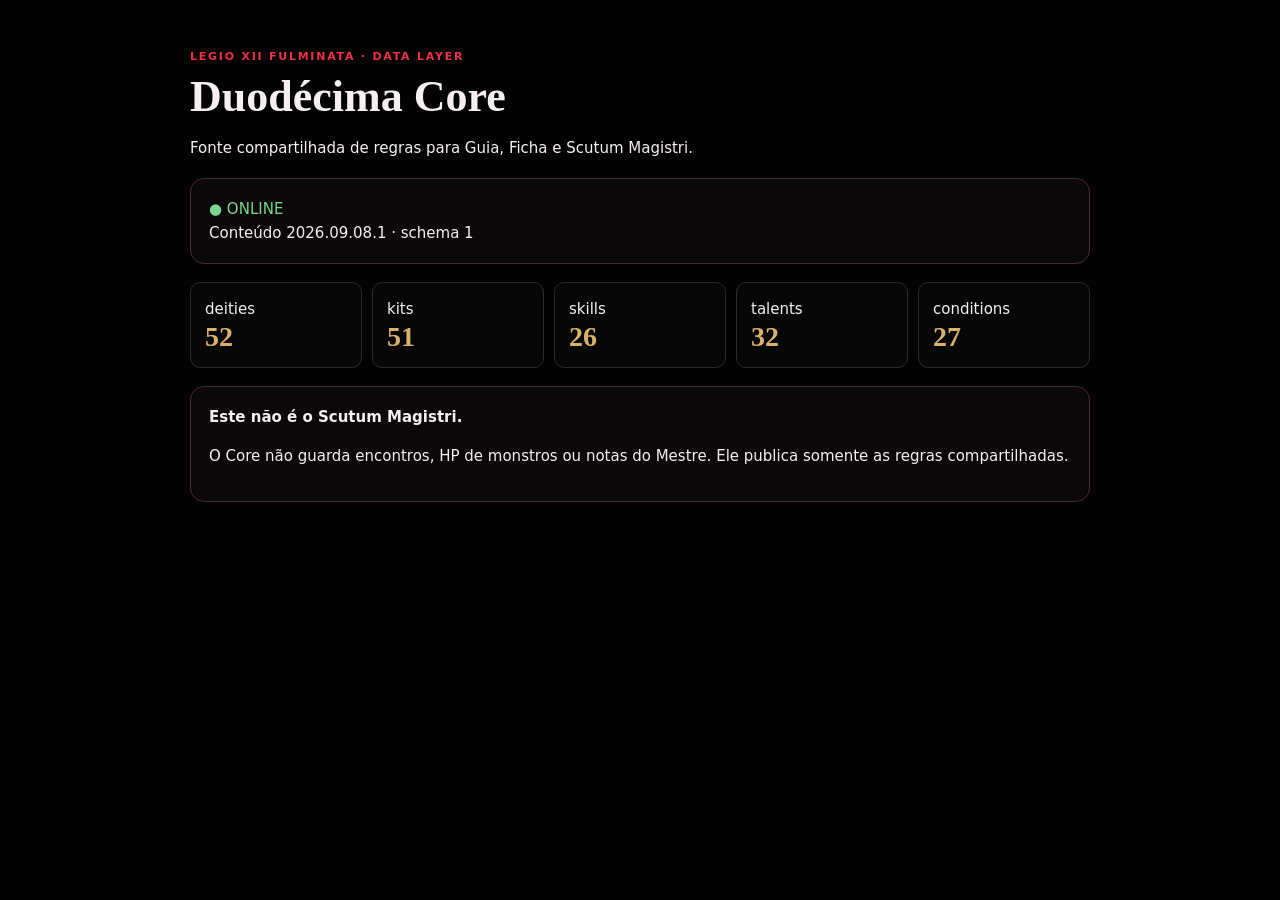
==== commit 7cfa9c9d: "Add files via upload" ====
--- a/index.html
+++ b/index.html
@@ -1,50 +1,5 @@
 <!doctype html>
-<html lang="pt-BR">
-<head>
-  <meta charset="utf-8">
-  <meta name="viewport" content="width=device-width,initial-scale=1">
-  <meta name="theme-color" content="#050505">
-  <title>Character Archive — Legio XII Fulminata</title>
-  <link rel="stylesheet" href="styles.css?v=5.2">
-</head>
-<body data-theme="standard">
-  <main class="shell">
-    <header class="topbar compact-topbar">
-      <div class="brand-lockup">
-        <span class="brand-icon legion-brand-icon" aria-hidden="true"><img src="legio-mark-clean.png" alt="Símbolo da Legião XII"><span class="brand-fallback" hidden>XII</span></span>
-        <div class="brand-copy">
-          <p class="eyebrow">LEGIO XII FULMINATA</p>
-          <h1>Character Archive</h1>
-        </div>
-      </div>
-      <div class="actions compact-actions">
-        <div id="coreStatus" class="core-status loading" title="Sincronizando regras"><i></i><span>CORE…</span></div>
-        <button id="exportBtn" class="ghost small-btn" type="button">Exportar JSON</button>
-        <label class="ghost file-btn small-btn">Importar JSON<input id="importInput" type="file" accept="application/json"></label>
-        <button id="resetBtn" class="danger small-btn" type="button">Resetar</button>
-      </div>
-    </header>
-
-    <section id="creationView" class="grid two"></section>
-    <section id="sheetView" class="hidden"></section>
-
-    <footer>
-      <p>SCUTUM · Ficha Universal da Legio XII Fulminata · tema padrão.</p>
-    </footer>
-  </main>
-
-  <div id="toast" class="toast hidden"></div>
-
-  <script src="skills.js?v=5.2"></script>
-  <script src="gods.js?v=5.2"></script>
-  <script src="abilities.js?v=5.2"></script>
-  <script src="abilities-extra.js?v=5.2"></script>
-  <script src="system.js?v=5.2"></script>
-  <script src="talents.js?v=5.2"></script>
-  <script src="magic.js?v=5.2"></script>
-  <script src="roma.js?v=5.2"></script>
-  <script src="familiars.js?v=5.2"></script>
-  <script src="core-bridge.js?v=5.2"></script>
-  <script src="bootstrap.js?v=5.2"></script>
-</body>
-</html>
+<html lang="pt-BR"><head><meta charset="utf-8"><meta name="viewport" content="width=device-width,initial-scale=1"><title>Duodécima Core</title>
+<style>body{margin:0;background:#030303;color:#f5eff1;font:15px/1.6 system-ui,sans-serif}main{max-width:900px;margin:auto;padding:48px 20px}h1{font:700 44px/1.05 Georgia,serif;margin:.2em 0}.ey{color:#ef3046;letter-spacing:.16em;font-size:11px;font-weight:800}.card{border:1px solid #4a2930;background:#0a0809;border-radius:14px;padding:18px;margin:18px 0}.stats{display:grid;grid-template-columns:repeat(auto-fit,minmax(130px,1fr));gap:10px}.stat{background:#070707;border:1px solid #33282b;border-radius:10px;padding:14px}.stat b{display:block;font:700 28px Georgia,serif;color:#d8b16d}.ok{color:#7bd58e}.err{color:#ff6674}</style></head>
+<body><main><div class="ey">LEGIO XII FULMINATA · DATA LAYER</div><h1>Duodécima Core</h1><p>Fonte compartilhada de regras para Guia, Ficha e Scutum Magistri.</p><div id="status" class="card">Carregando manifesto…</div><div id="counts" class="stats"></div><div class="card"><b>Este não é o Scutum Magistri.</b><p>O Core não guarda encontros, HP de monstros ou notas do Mestre. Ele publica somente as regras compartilhadas.</p></div></main>
+<script>fetch('./manifest.json',{cache:'no-store'}).then(r=>r.json()).then(m=>{document.querySelector('#status').innerHTML='<span class="ok">● ONLINE</span><br>Conteúdo '+m.contentVersion+' · schema '+m.schemaVersion;document.querySelector('#counts').innerHTML=Object.entries(m.counts).map(([k,v])=>'<div class="stat"><span>'+k+'</span><b>'+v+'</b></div>').join('')}).catch(e=>document.querySelector('#status').innerHTML='<span class="err">● ERRO</span><br>'+e.message)</script></body></html>
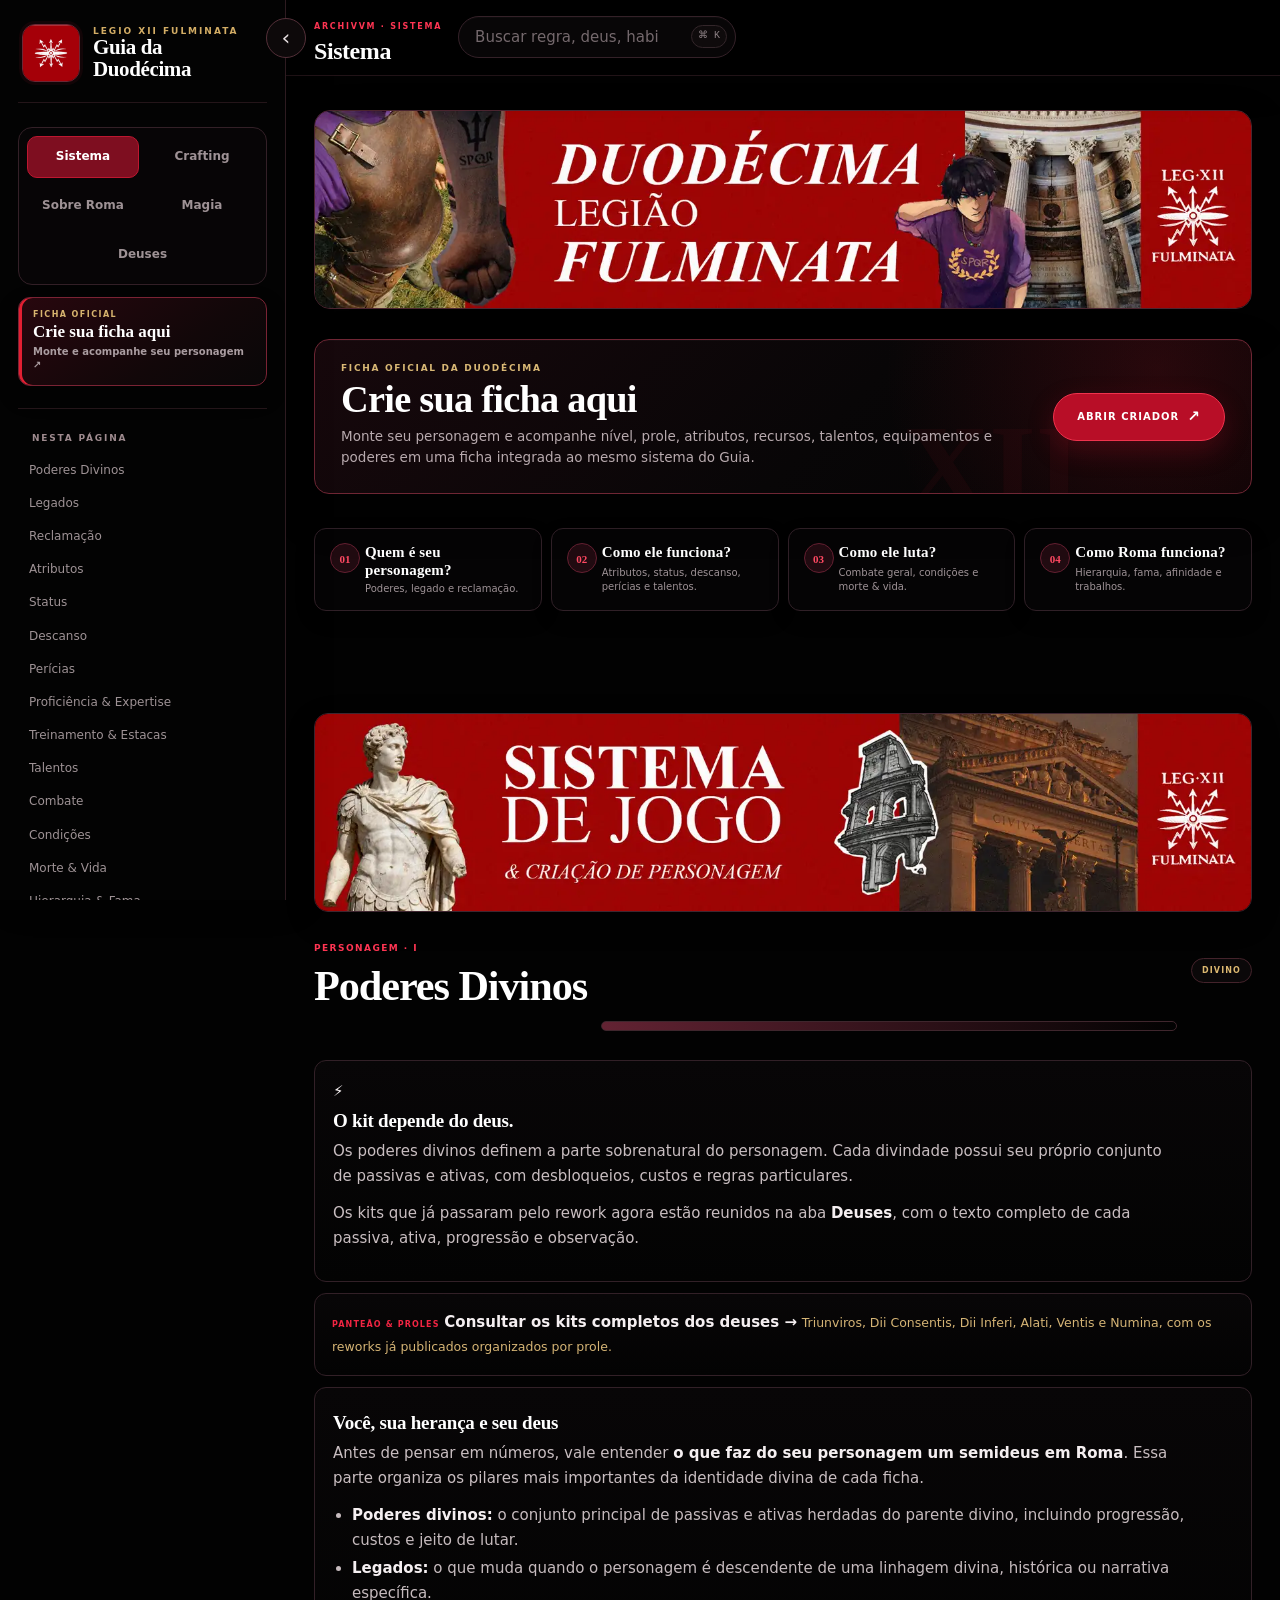
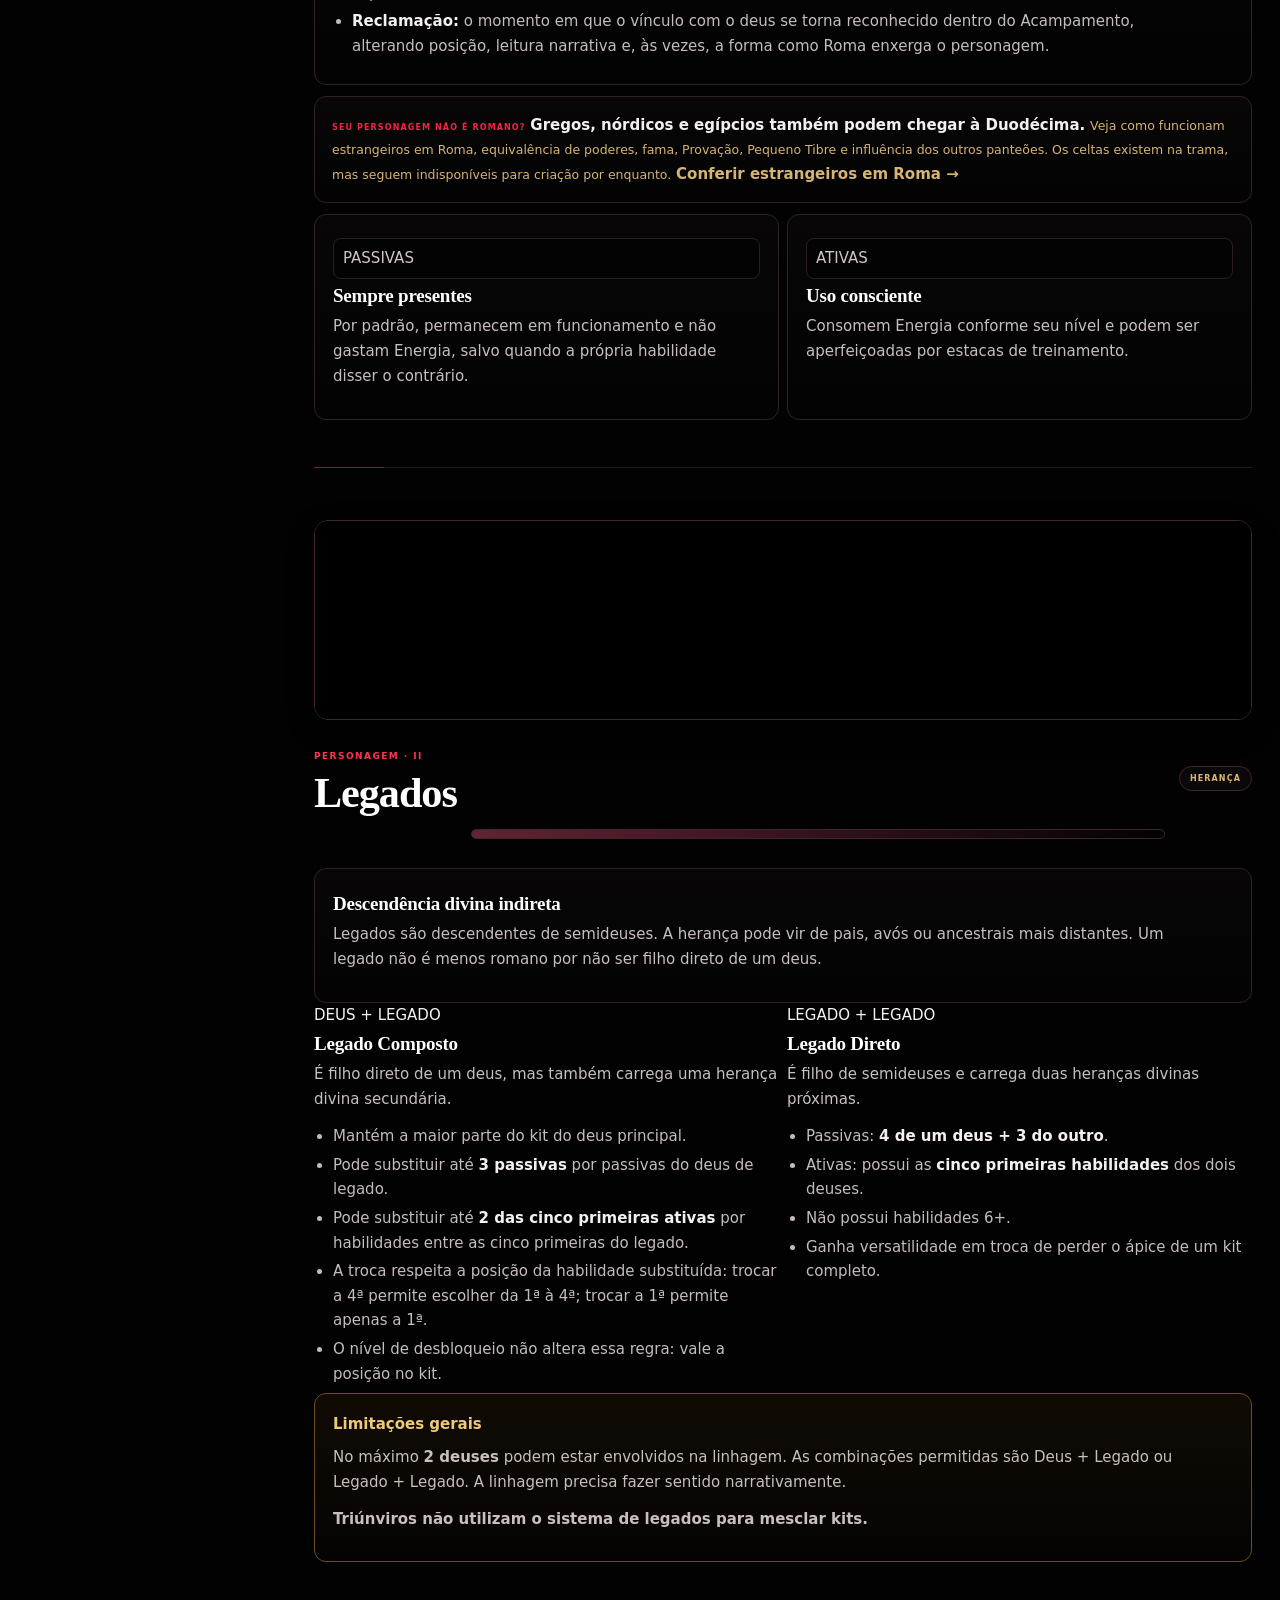
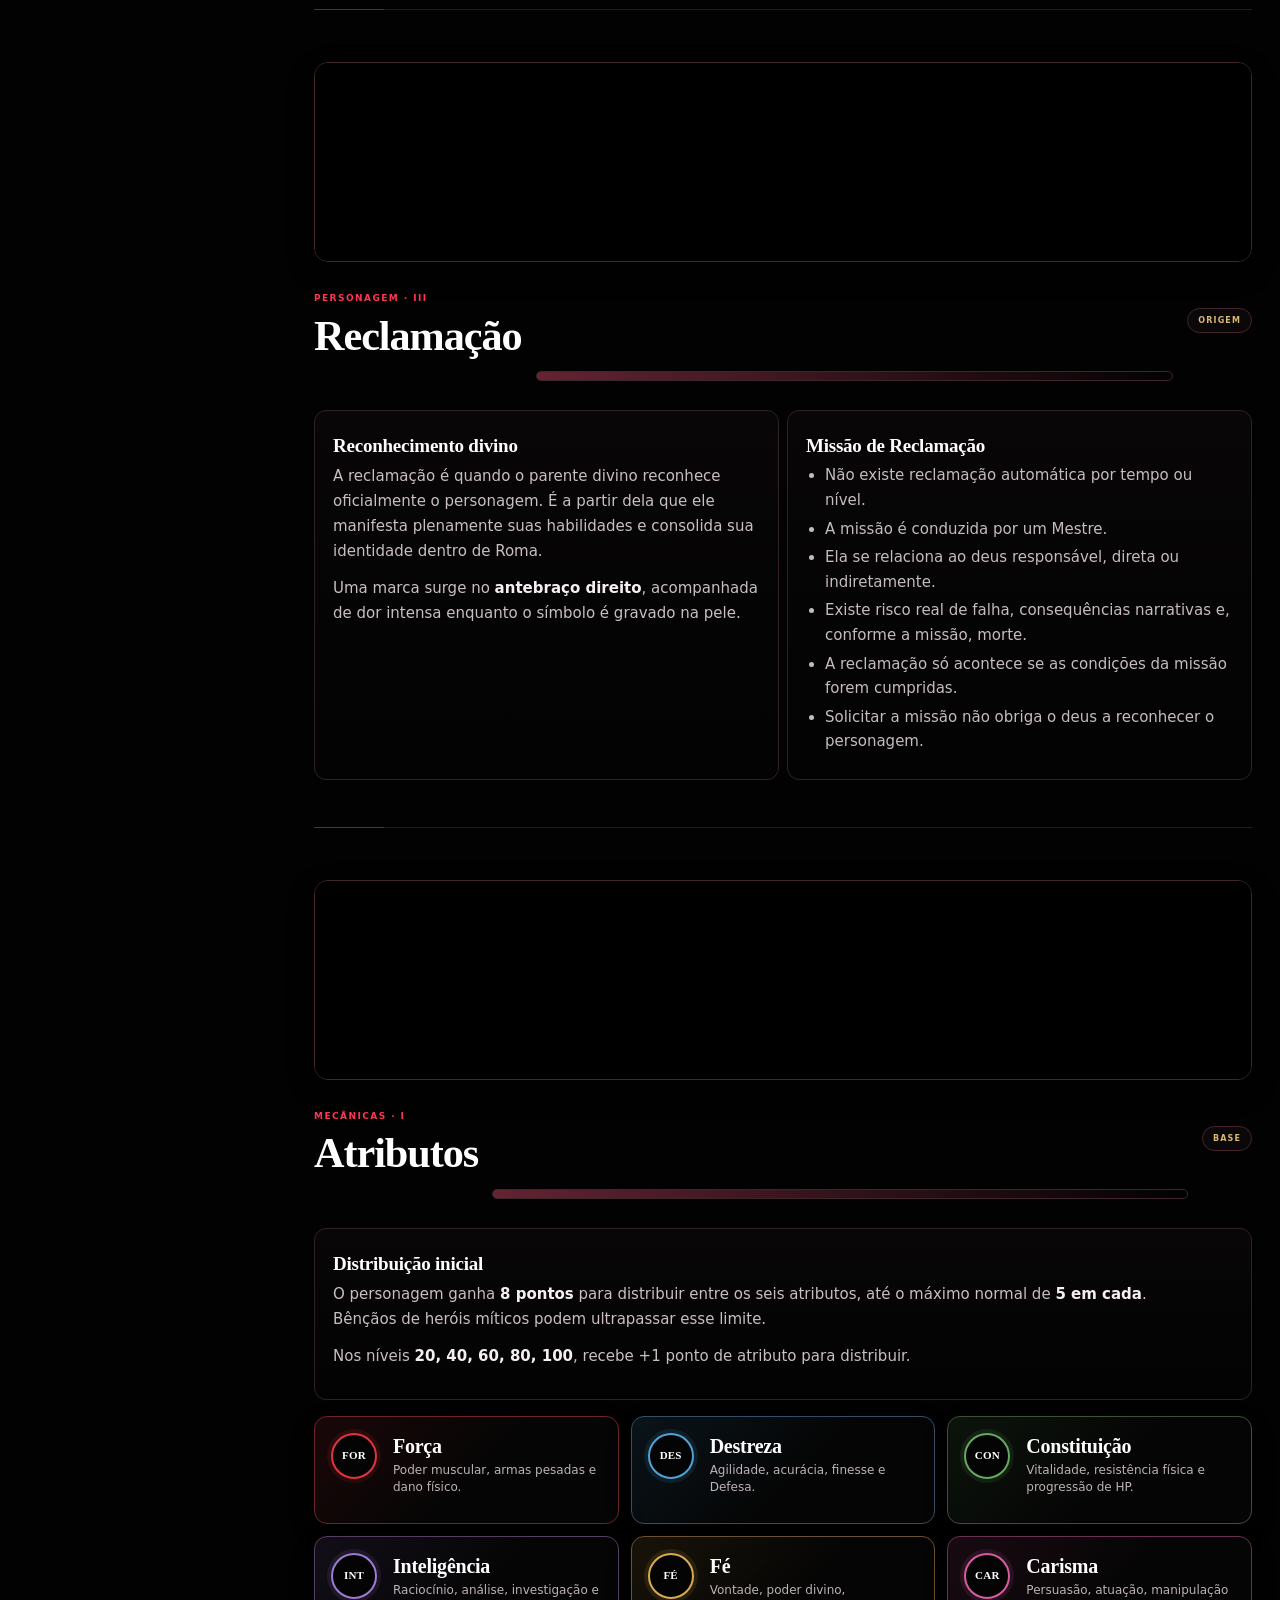
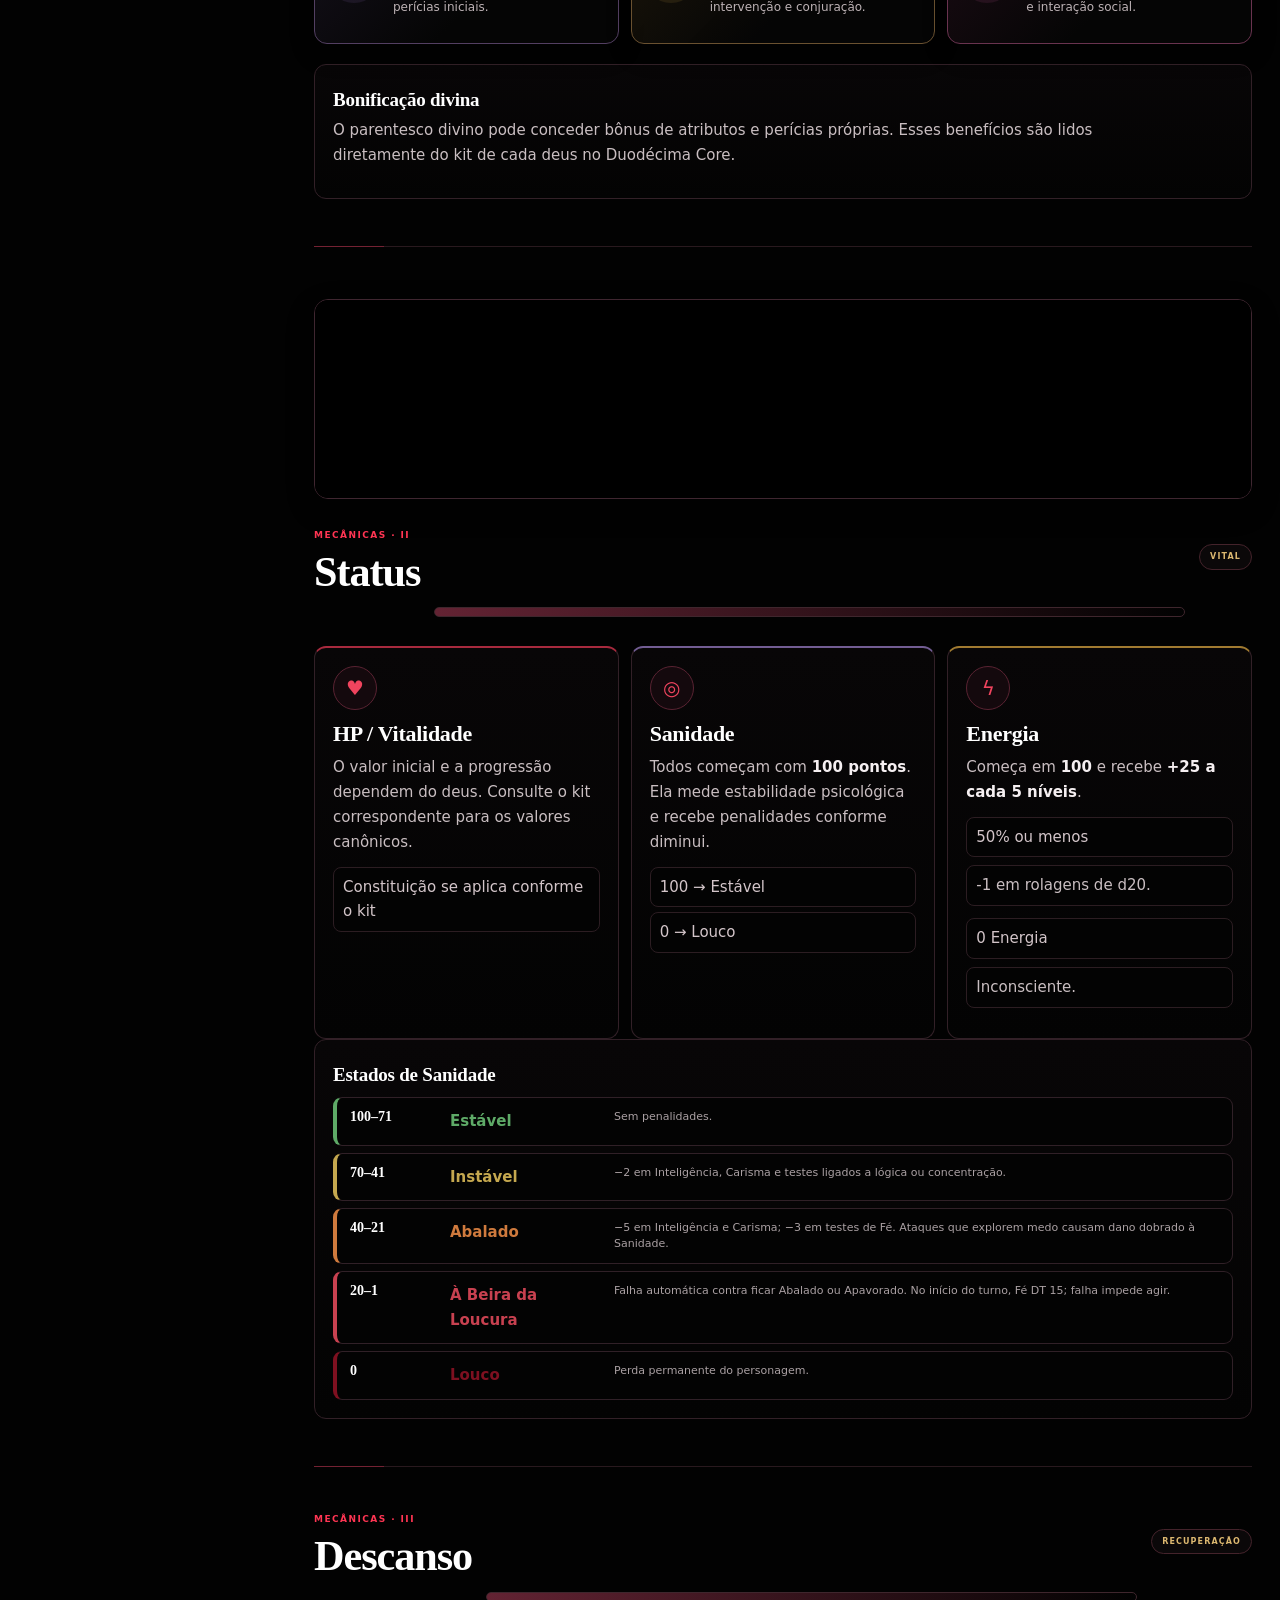
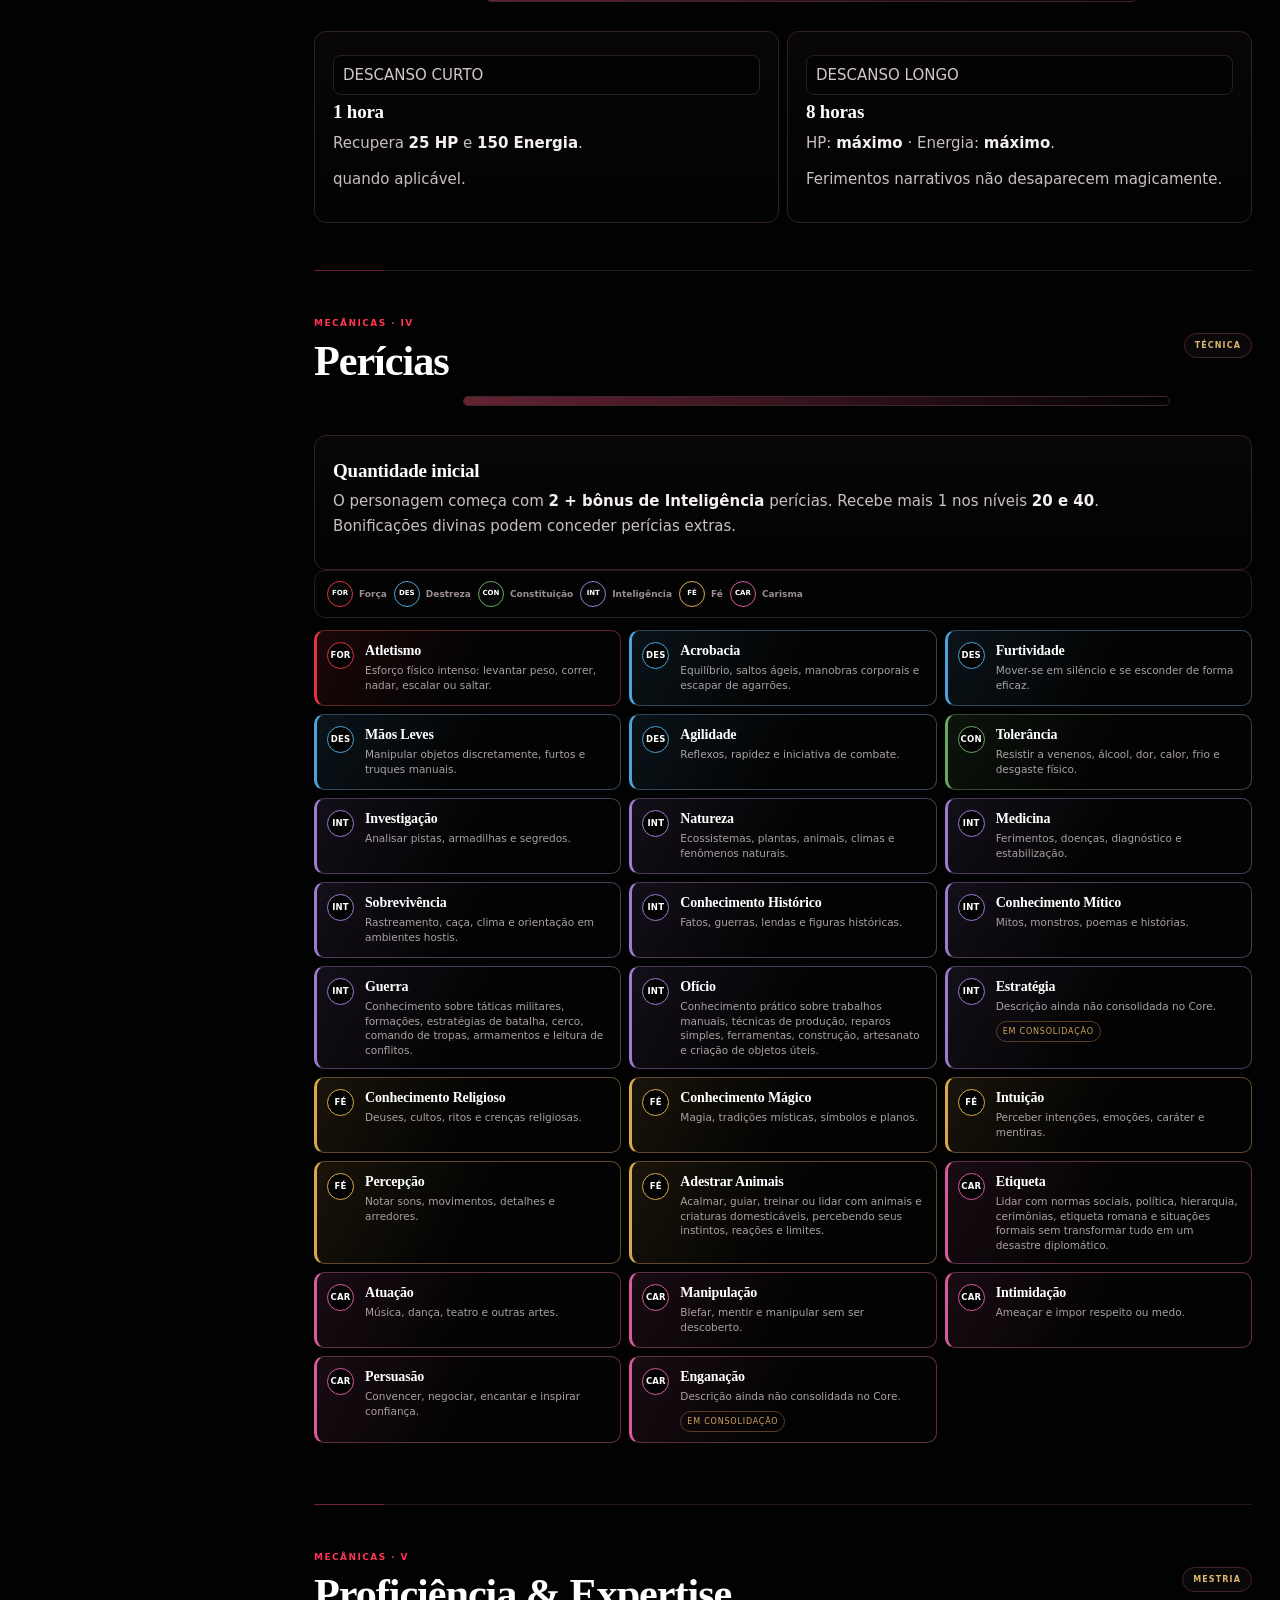
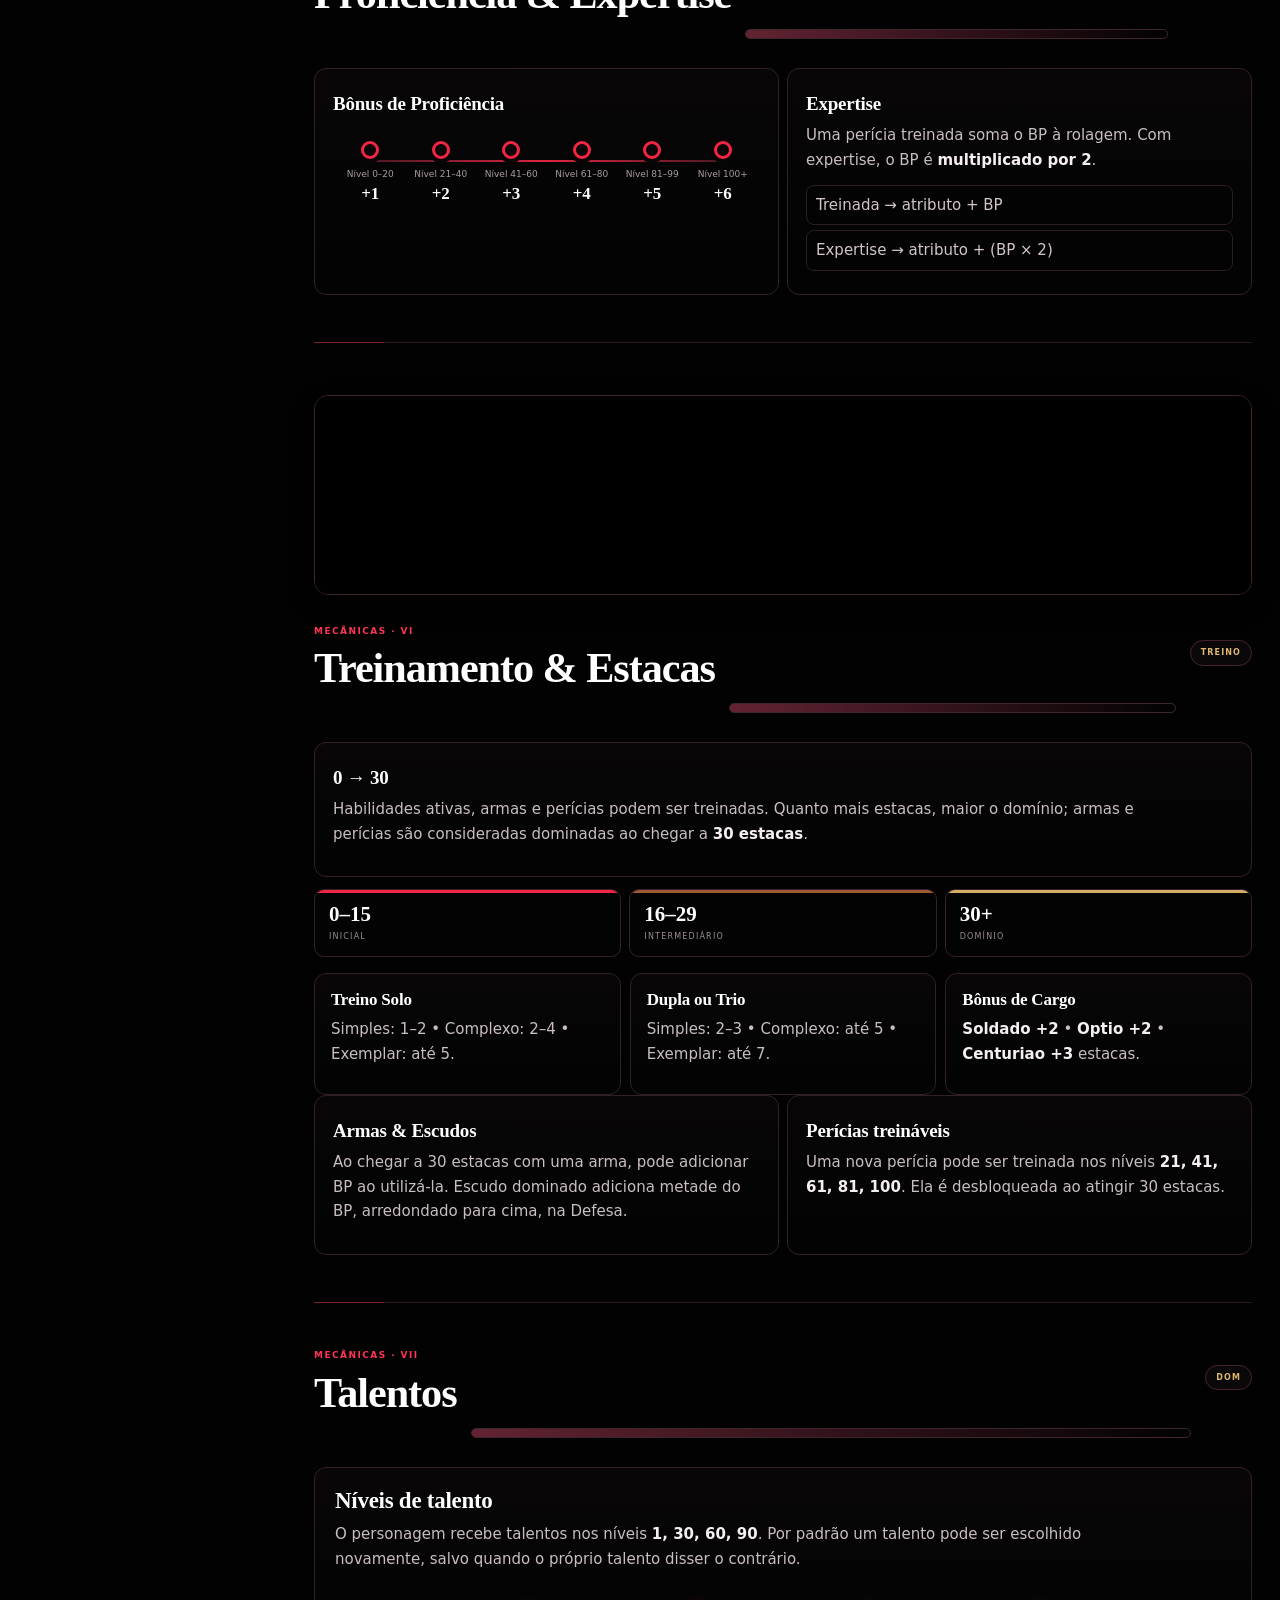
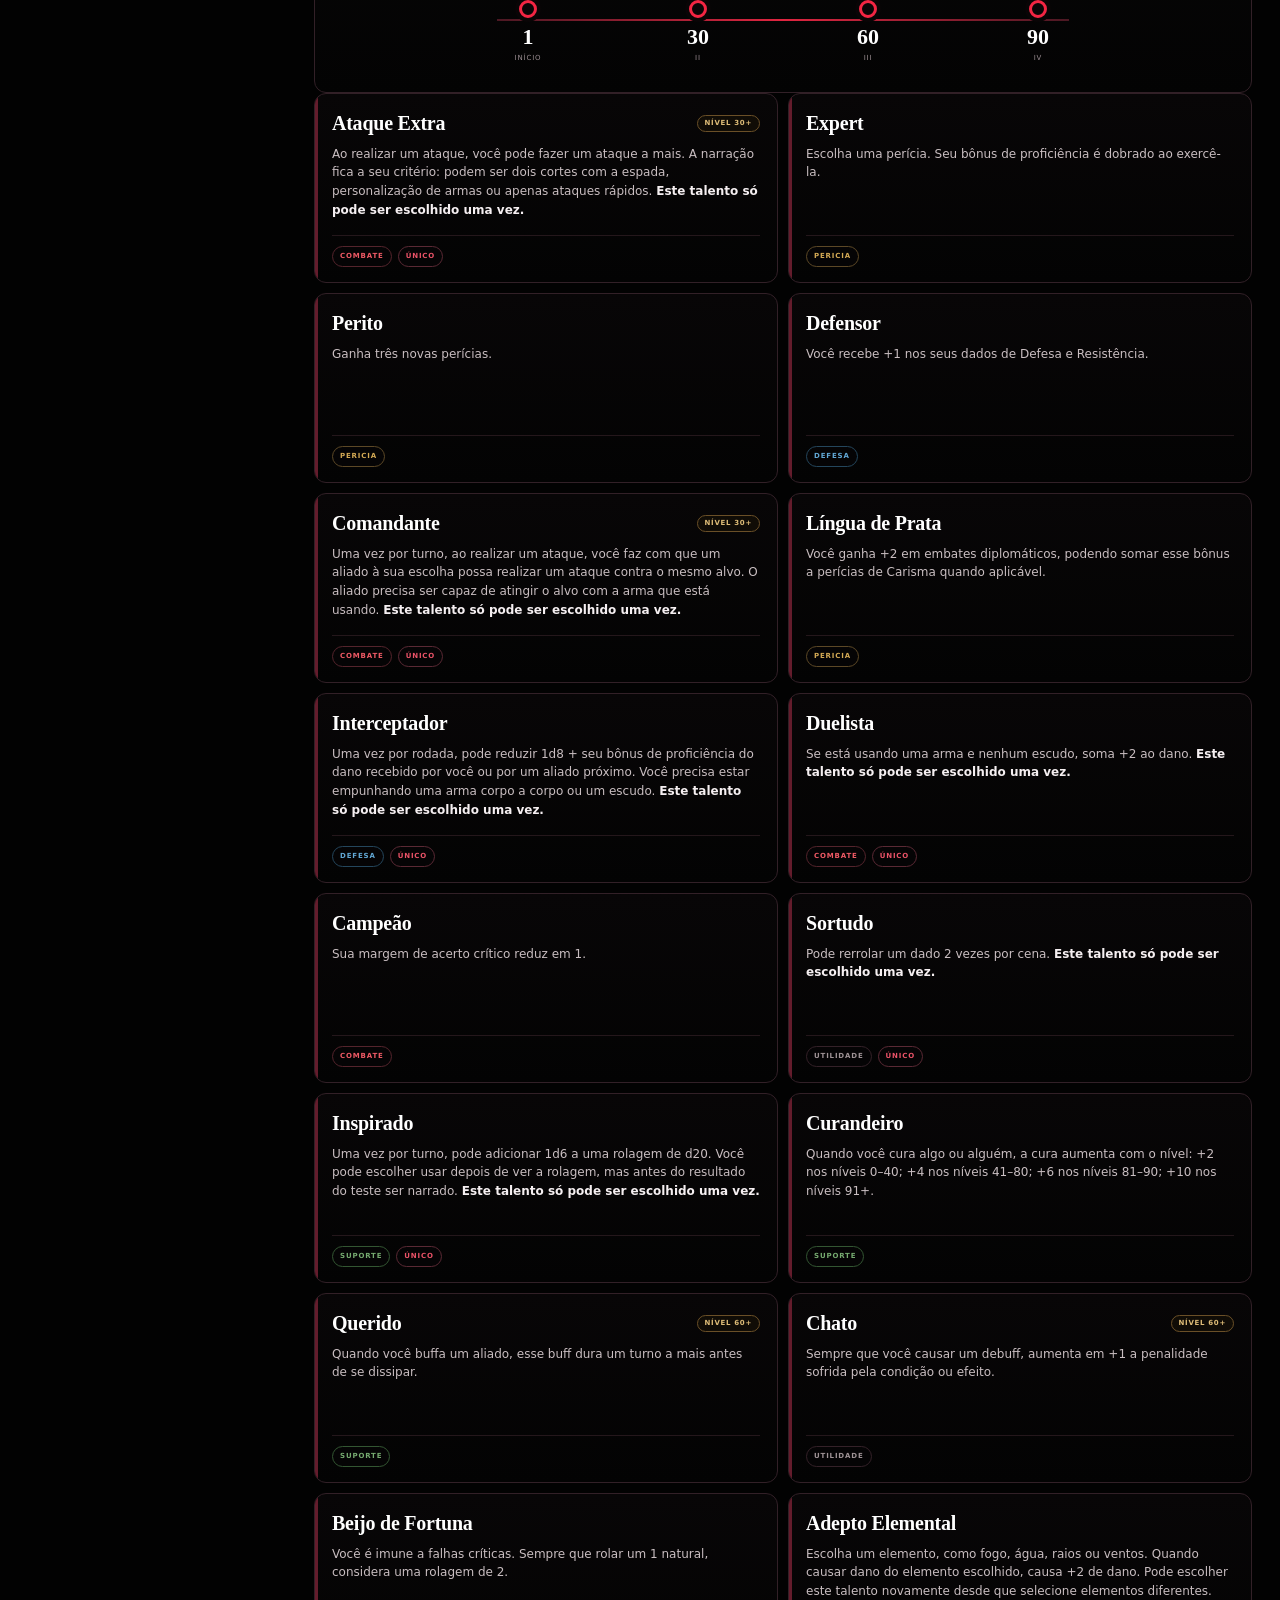
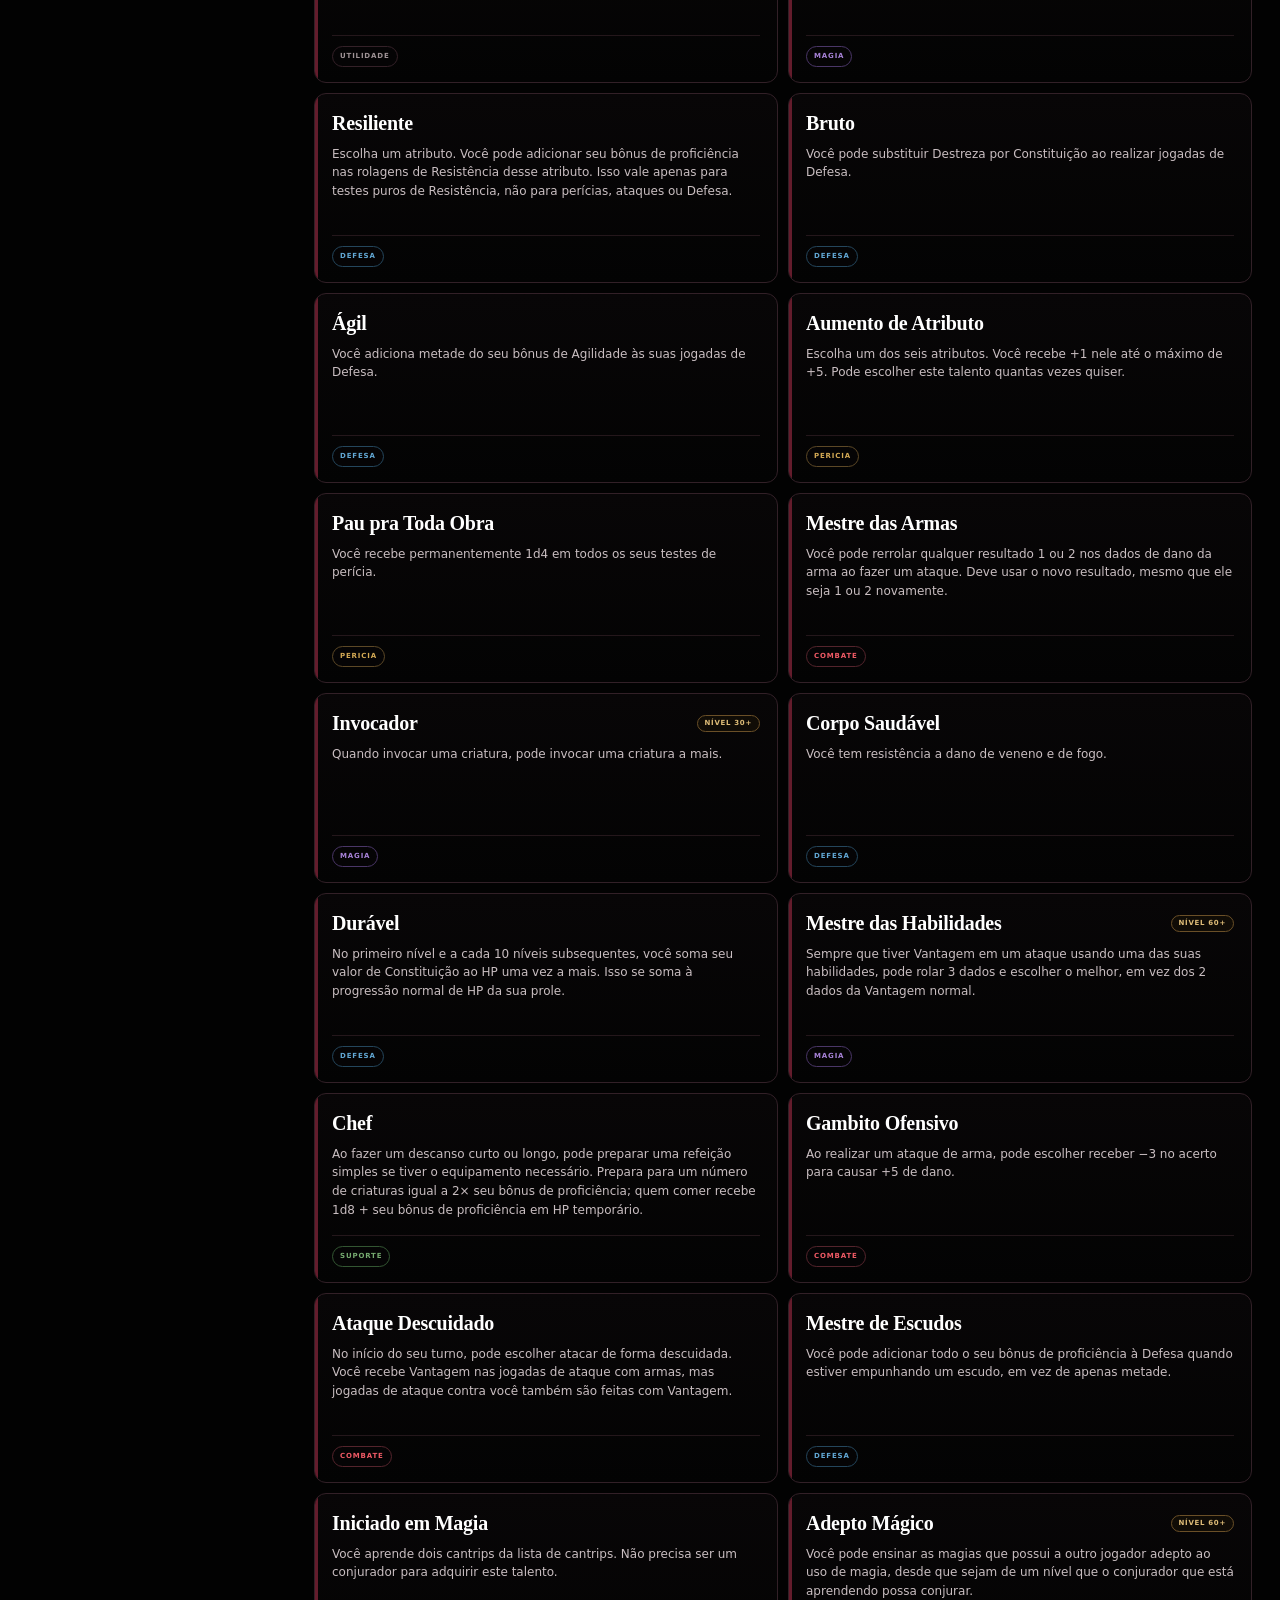
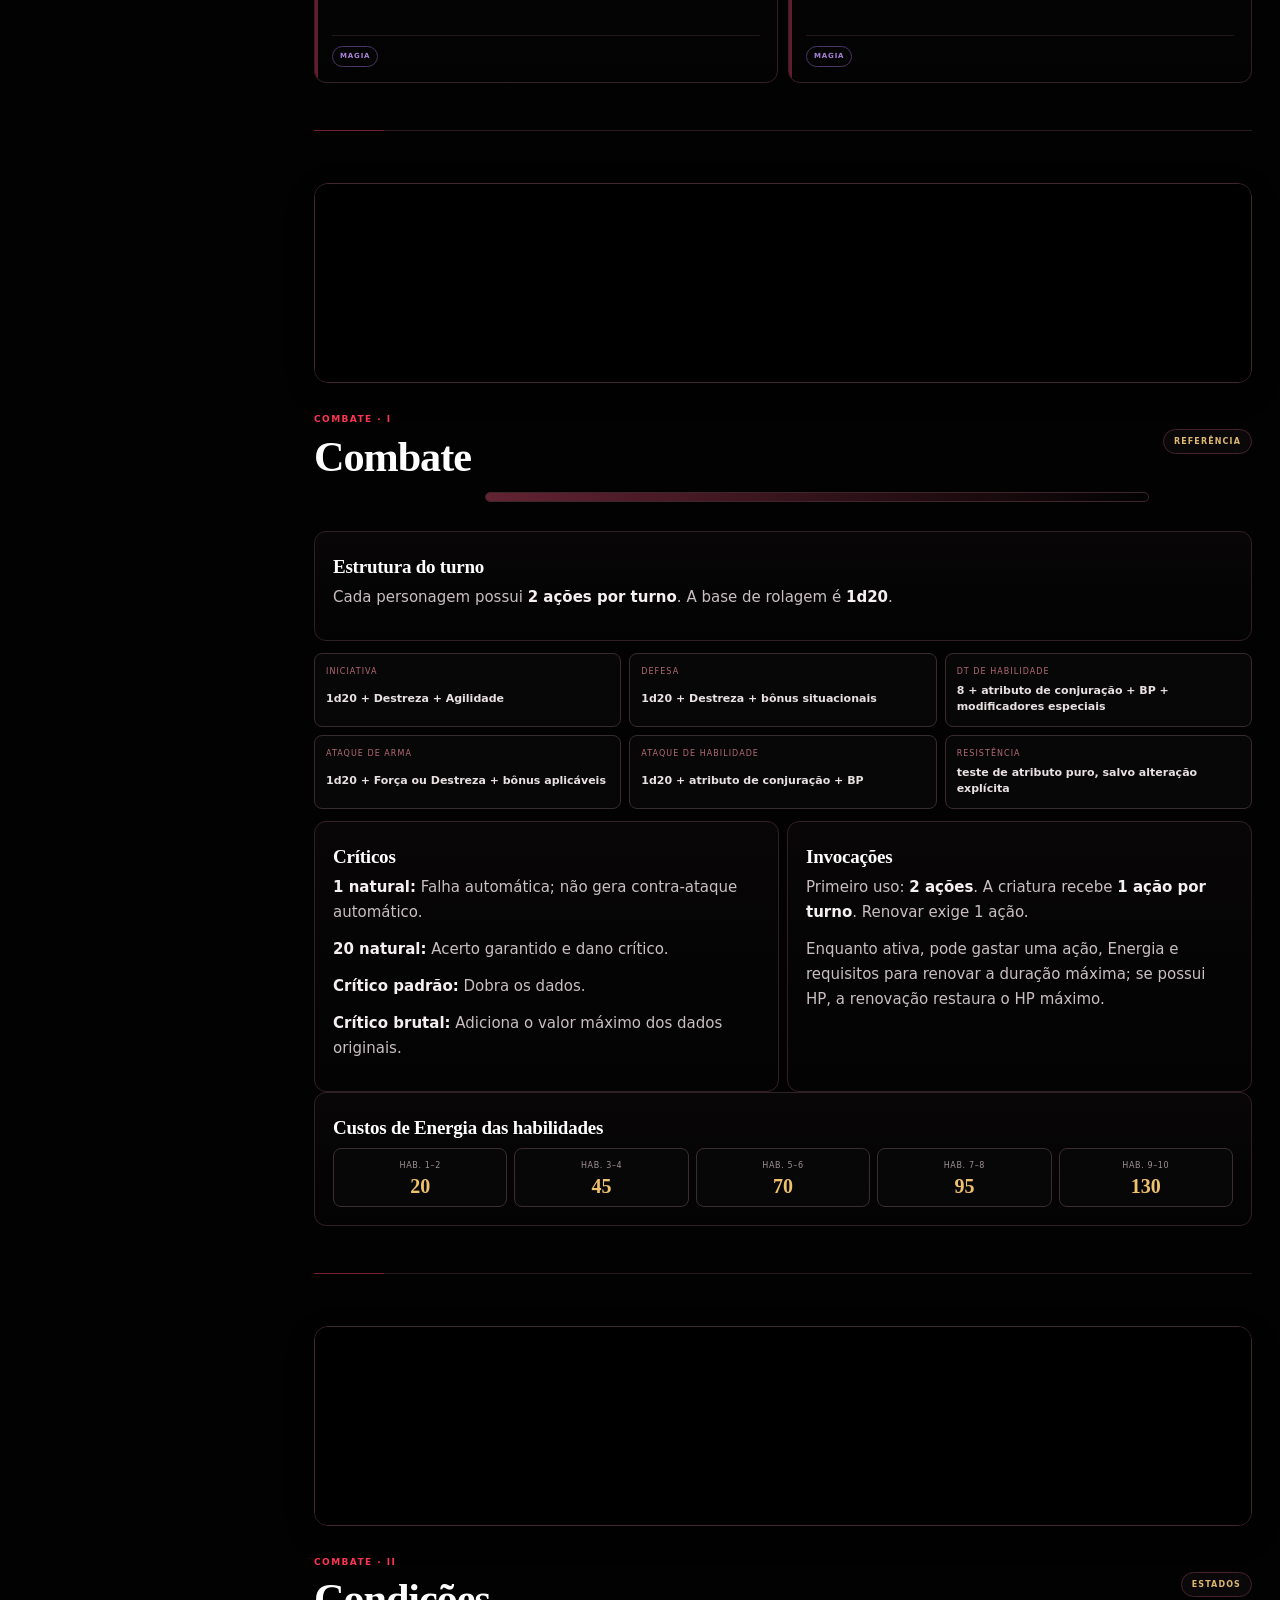
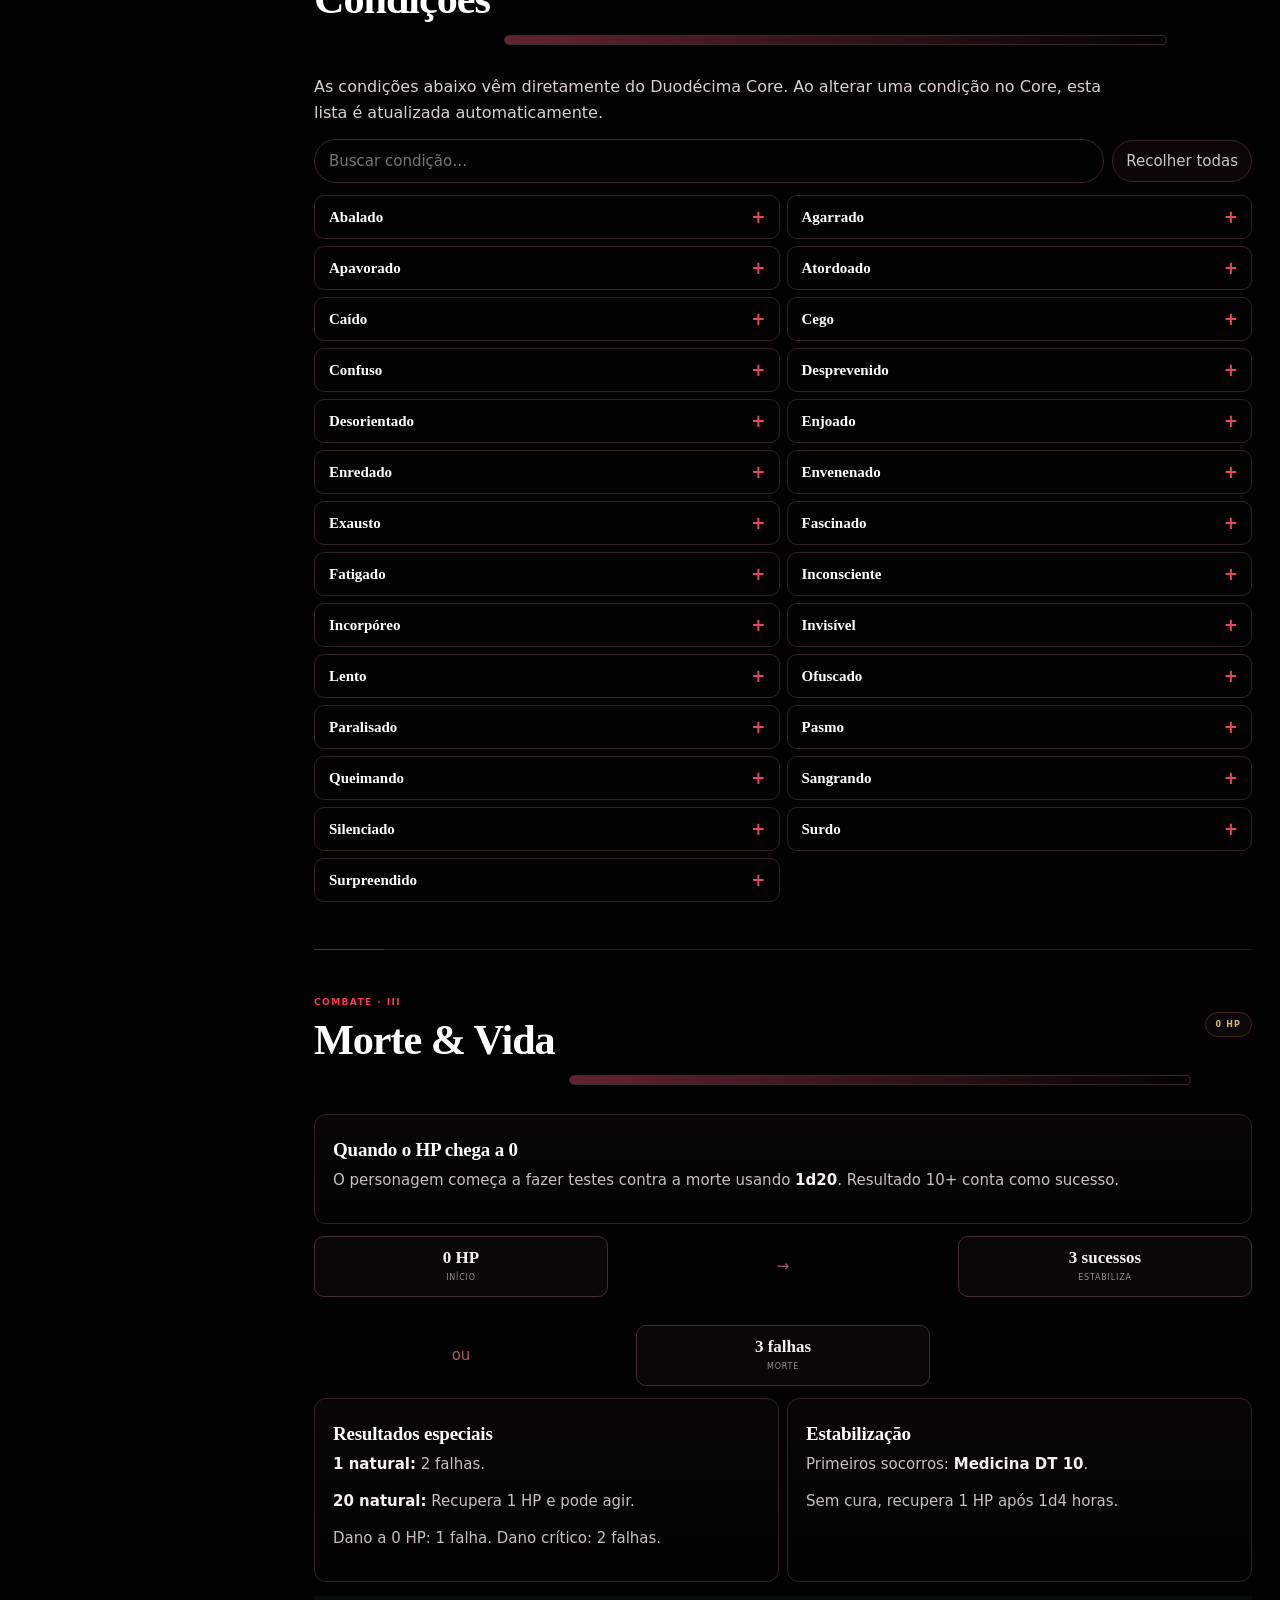
==== commit e0d08917: "Add files via upload" ====
--- a/index.html
+++ b/index.html
@@ -1,5 +1,57 @@
 <!doctype html>
-<html lang="pt-BR"><head><meta charset="utf-8"><meta name="viewport" content="width=device-width,initial-scale=1"><title>Duodécima Core</title>
-<style>body{margin:0;background:#030303;color:#f5eff1;font:15px/1.6 system-ui,sans-serif}main{max-width:900px;margin:auto;padding:48px 20px}h1{font:700 44px/1.05 Georgia,serif;margin:.2em 0}.ey{color:#ef3046;letter-spacing:.16em;font-size:11px;font-weight:800}.card{border:1px solid #4a2930;background:#0a0809;border-radius:14px;padding:18px;margin:18px 0}.stats{display:grid;grid-template-columns:repeat(auto-fit,minmax(130px,1fr));gap:10px}.stat{background:#070707;border:1px solid #33282b;border-radius:10px;padding:14px}.stat b{display:block;font:700 28px Georgia,serif;color:#d8b16d}.ok{color:#7bd58e}.err{color:#ff6674}</style></head>
-<body><main><div class="ey">LEGIO XII FULMINATA · DATA LAYER</div><h1>Duodécima Core</h1><p>Fonte compartilhada de regras para Guia, Ficha e Scutum Magistri.</p><div id="status" class="card">Carregando manifesto…</div><div id="counts" class="stats"></div><div class="card"><b>Este não é o Scutum Magistri.</b><p>O Core não guarda encontros, HP de monstros ou notas do Mestre. Ele publica somente as regras compartilhadas.</p></div></main>
-<script>fetch('./manifest.json',{cache:'no-store'}).then(r=>r.json()).then(m=>{document.querySelector('#status').innerHTML='<span class="ok">● ONLINE</span><br>Conteúdo '+m.contentVersion+' · schema '+m.schemaVersion;document.querySelector('#counts').innerHTML=Object.entries(m.counts).map(([k,v])=>'<div class="stat"><span>'+k+'</span><b>'+v+'</b></div>').join('')}).catch(e=>document.querySelector('#status').innerHTML='<span class="err">● ERRO</span><br>'+e.message)</script></body></html>
+<html lang="pt-BR">
+<head>
+  <meta charset="utf-8">
+  <meta name="viewport" content="width=device-width,initial-scale=1">
+  <meta name="theme-color" content="#070707">
+  <meta name="description" content="Guia da Duodécima — sistema, Roma, magia, crafting e panteão da Legio XII Fulminata.">
+  <title>Guia da Duodécima</title>
+  <link rel="stylesheet" href="styles.css?v=2.4">
+</head>
+<body>
+<div class="app-shell">
+  <aside class="sidebar" id="sidebar">
+    <button class="sidebar-collapse" id="sidebarCollapse" type="button" aria-label="Recolher menu" title="Recolher menu">‹</button>
+    <a class="brand" href="#page:sistema" aria-label="Guia da Duodécima">
+      <img src="assets/legio.webp" alt="Símbolo da Duodécima Legião Fulminata">
+      <span><b>LEGIO XII FULMINATA</b><strong>Guia da Duodécima</strong></span>
+    </a>
+    <nav class="page-nav" aria-label="Seções principais">
+      <button data-page="sistema">Sistema</button>
+      <button data-page="crafting">Crafting</button>
+      <button data-page="roma">Sobre Roma</button>
+      <button data-page="magia">Magia</button>
+      <button data-page="deuses">Deuses</button>
+    </nav>
+    <a class="sheet-cta-sidebar" href="https://stsedd.github.io/ficha-oficial-duodecima-rpg/" target="_blank" rel="noopener noreferrer" aria-label="Crie sua ficha aqui">
+      <span class="sheet-cta-kicker">FICHA OFICIAL</span>
+      <strong>Crie sua ficha aqui</strong>
+      <small>Monte e acompanhe seu personagem ↗</small>
+    </a>
+    <div class="sidebar-divider"></div>
+    <div class="section-nav-title">Nesta página</div>
+    <nav class="section-nav" id="sectionNav"></nav>
+    <div class="sidebar-note">LEG · XII · FULMINATA<br><span>Base consolidada · 2026</span><div class="core-status" id="coreStatus"><i></i><span>CORE · CARREGANDO</span></div></div>
+  </aside>
+
+  <main class="workspace">
+    <header class="topbar">
+      <button class="menu-btn" id="menuBtn" aria-label="Abrir menu">☰</button>
+      <div class="page-title"><span id="pageEyebrow">ARCHIVVM</span><h1 id="pageTitle">Sistema</h1></div>
+      <div class="search-wrap">
+        <input id="globalSearch" type="search" placeholder="Buscar regra, deus, habilidade..." autocomplete="off">
+        <kbd>⌘ K</kbd>
+        <div class="search-results" id="searchResults" hidden></div>
+      </div>
+    </header>
+    <div class="content" id="content"></div>
+    <footer class="site-footer"><span>LEGIO XII FULMINATA</span><b>Guia da Duodécima</b><small>Sistema consolidado para GitHub Pages.</small></footer>
+  </main>
+</div>
+<button class="to-top" id="toTop" type="button" aria-label="Voltar ao topo" title="Voltar ao topo">↑</button>
+<div class="scrim" id="scrim"></div>
+<script src="content.js?v=2.4"></script>
+<script src="core-bridge.js?v=2.4"></script>
+<script>Promise.resolve(window.DUODECIMA_CORE_READY).finally(()=>{const s=document.createElement('script');s.src='app.js?v=2.4';document.body.appendChild(s);});</script>
+</body>
+</html>
--- a/styles.css
+++ b/styles.css
@@ -0,0 +1,754 @@
+
+:root{--bg:#070707;--panel:#0d0c0d;--panel2:#121012;--ink:#f2ecee;--muted:#9b8f92;--red:#e11d34;--red2:#8e1524;--gold:#c5a365;--line:#38282d;--line2:#231a1d;--serif:Georgia,"Times New Roman",serif;--sans:Inter,ui-sans-serif,system-ui,-apple-system,BlinkMacSystemFont,"Segoe UI",sans-serif;--radius:8px}
+*{box-sizing:border-box}html{scroll-behavior:smooth}body{margin:0;background:var(--bg);color:var(--ink);font-family:var(--sans);font-size:14px;line-height:1.55}button,input{font:inherit}a{color:inherit}::selection{background:#9f1730;color:#fff}
+.app-shell{display:grid;grid-template-columns:280px minmax(0,1fr);min-height:100vh}.sidebar{position:sticky;top:0;height:100vh;border-right:1px solid var(--line);background:#090809;padding:22px 18px;overflow:auto;z-index:30}.brand{display:flex;align-items:center;gap:12px;text-decoration:none;margin-bottom:24px}.brand img{width:54px;height:54px;object-fit:contain;border:1px solid #69343e;border-radius:8px;background:#090707}.brand span{display:flex;flex-direction:column;min-width:0}.brand b{font-size:10px;letter-spacing:.18em;color:#d7b671}.brand strong{font:700 20px/1.05 var(--serif);white-space:nowrap}.page-nav{display:grid;gap:5px}.page-nav button{appearance:none;border:1px solid transparent;background:transparent;color:#b9adb0;text-align:left;padding:9px 11px;border-radius:6px;cursor:pointer;font-weight:700}.page-nav button:hover{background:#120d0f;color:#fff}.page-nav button.active{background:#1a1013;border-color:#5c2934;color:#fff;box-shadow:inset 3px 0 var(--red)}.sidebar-divider{height:1px;background:var(--line2);margin:20px 0}.section-nav-title{font-size:10px;letter-spacing:.16em;text-transform:uppercase;color:var(--gold);margin-bottom:8px}.section-nav{display:grid;gap:2px}.section-nav a{font-size:12px;color:#8f8588;text-decoration:none;padding:5px 8px;border-left:1px solid #2b2225}.section-nav a:hover{color:#fff;border-left-color:var(--red)}.sidebar-note{margin-top:26px;padding-top:14px;border-top:1px solid var(--line2);font:700 9px/1.5 var(--sans);letter-spacing:.15em;color:#6f6467}.sidebar-note span{letter-spacing:.05em;font-weight:500}
+.workspace{min-width:0}.topbar{position:sticky;top:0;z-index:20;display:grid;grid-template-columns:auto minmax(180px,1fr) minmax(280px,500px);align-items:center;gap:16px;padding:13px 24px;background:rgba(7,7,7,.94);backdrop-filter:blur(14px);border-bottom:1px solid var(--line2)}.menu-btn{display:none;background:#151012;border:1px solid var(--line);color:#fff;border-radius:6px;width:38px;height:38px}.page-title span{font-size:9px;letter-spacing:.2em;color:var(--red);font-weight:900}.page-title h1{font:700 22px/1 var(--serif);margin:2px 0 0}.search-wrap{position:relative}.search-wrap input{width:100%;background:#0d0b0c;border:1px solid #33262a;color:#fff;border-radius:7px;padding:10px 58px 10px 12px;outline:none}.search-wrap input:focus{border-color:#8b3344;box-shadow:0 0 0 2px rgba(225,29,52,.08)}.search-wrap kbd{position:absolute;right:9px;top:8px;border:1px solid #3b3033;background:#151214;color:#81777a;border-radius:5px;padding:2px 6px;font-size:10px}.search-results{position:absolute;top:calc(100% + 7px);left:0;right:0;max-height:420px;overflow:auto;background:#0b0a0b;border:1px solid #4a3036;border-radius:8px;box-shadow:0 18px 50px #000;padding:6px}.search-result{display:block;width:100%;border:0;background:transparent;color:#ddd;text-align:left;padding:9px 10px;border-radius:5px;cursor:pointer}.search-result:hover{background:#1b1013;color:#fff}.search-result small{display:block;color:var(--red);font-weight:800;text-transform:uppercase;letter-spacing:.12em;font-size:8px}.search-result b{display:block;font-family:var(--serif);font-size:13px}.search-empty{padding:12px;color:var(--muted)}
+.content{max-width:1450px;margin:0 auto;padding:32px 34px 80px}.site-footer{max-width:1450px;margin:0 auto 30px;padding:22px 34px;border-top:1px solid var(--line2);display:flex;gap:12px;align-items:baseline;color:#706568}.site-footer span{font-size:9px;letter-spacing:.18em;color:#ad8a52}.site-footer b{font:700 14px var(--serif)}.site-footer small{margin-left:auto}
+/* fresh visual language */
+.content>.hero,.content>.gods-opening,.content>.crafting-opening,.content>.magic-opening,.content>.about-opening{position:relative;border:1px solid #553039;background:linear-gradient(135deg,#160c0f 0,#090809 55%,#130b0d 100%);padding:28px;margin-bottom:18px;overflow:hidden}.content>.hero:after,.content>.gods-opening:after,.content>.crafting-opening:after,.content>.magic-opening:after,.content>.about-opening:after{content:"XII";position:absolute;right:22px;bottom:-20px;font:900 96px/1 var(--serif);color:rgba(225,29,52,.08)}.content>.gods-opening h1,.content>.crafting-opening h1,.content>.magic-opening h1,.content>.about-opening h1{font:700 clamp(28px,4vw,54px)/1 var(--serif);margin:.15em 0}.content>.gods-opening p,.content>.crafting-opening p,.content>.magic-opening p,.content>.about-opening p{max-width:800px;color:#c2b4b8}
+.section{scroll-margin-top:82px;border-top:1px solid var(--line);padding:30px 0 12px;margin:0 0 16px}.section-head{display:flex;justify-content:space-between;align-items:end;gap:20px;margin-bottom:16px}.section-head>div>small,.section>small,.eyebrow{color:var(--red);font-weight:900;font-size:9px;letter-spacing:.16em;text-transform:uppercase}.section h2{font:700 clamp(24px,3vw,38px)/1.05 var(--serif);margin:4px 0 12px}.section h3{font:700 18px/1.15 var(--serif);margin:8px 0}.section p{color:#c6bbbe;margin:6px 0 10px}.section strong{color:#f5eff1}.section ul,.section ol{padding-left:20px;color:#c6bbbe}.section li{margin:5px 0}.section a{color:#d5b475;text-decoration-color:#5c4930}.section blockquote{margin:10px 0;padding:10px 14px;border-left:3px solid var(--red);background:#0e0b0c;color:#c8bdc0}
+.grid,.attr-grid,.resource-grid,.training-grid,.combat-facts,.ability-grid,.money-grid,.job-grid,.job-grid-full,.honor-grid,.rank-grid,.pantheon-grid,.pantheon-children,.talent-grid-full,.close-grid,.familiar-rules,.death-flow{display:grid;gap:10px;grid-template-columns:repeat(auto-fit,minmax(210px,1fr))}.two{grid-template-columns:repeat(2,minmax(0,1fr))}.paper-card,.feature,.resource,.ability-card,.rest-card,.warning-card,.money-card,.talent-card,.leader-card,.pantheon-card,.dt-card,.choice-box,.foreign-cta,.discord-disclaimer,.map-panel,.torn-card{border:1px solid #302428;background:linear-gradient(180deg,#0e0c0d,#090809);padding:14px;border-radius:var(--radius)}.paper-card:hover,.feature:hover,.talent-card:hover{border-color:#493139}.paper-card h3,.feature h3,.talent-card h3{font-size:16px}.formula,.big-formula,.micro,.label,.job-meta,.rule-line,.event-lines{display:block;border:1px solid #34272b;background:#080708;padding:8px 10px;border-radius:5px;color:#d3c5c9;margin:7px 0}.big-formula{font:700 19px var(--serif);color:#fff}.warning-card{border-color:#72552a;background:#130f08}.warning-card h3{color:#d7b46d}.purple{border-color:#49314f}.red{border-color:#642533}.gold{border-color:#70572e}.table-wrap{overflow:auto;border:1px solid var(--line2);border-radius:6px;margin:12px 0}table{border-collapse:collapse;width:100%;min-width:600px;background:#0a0909}th,td{text-align:left;padding:9px 10px;border-bottom:1px solid #211a1c}th{color:#d9b978;font-size:10px;letter-spacing:.1em;text-transform:uppercase}td{color:#c4b9bc}
+.banner-strip{min-height:7px;border-radius:99px;background:linear-gradient(90deg,var(--red),#5f1826 45%,transparent);margin:10px 0 14px;overflow:hidden}.banner-strip img{display:none}.jump-grid,.journey-strip{display:grid;grid-template-columns:repeat(auto-fit,minmax(170px,1fr));gap:7px;margin:14px 0 26px}.jump-grid a,.journey-strip>*{border:1px solid #2d2326;background:#0b090a;padding:10px;border-radius:6px;text-decoration:none}.jump-grid a:hover{border-color:#5a2c36;background:#120c0e}.jump-grid b{color:var(--red)}
+/* maps + leadership */
+.map-panel img{width:100%;height:auto;max-height:780px;object-fit:contain;background:#050505;border:1px solid #2b2426}.map-note{padding:9px 11px;border-left:2px solid var(--gold);background:#0b0909;color:#a99c9f}.leader-card{display:grid;grid-template-columns:150px minmax(0,1fr);gap:16px}.leader-card img{width:150px;height:190px;object-fit:cover;border:1px solid #4b3138}.leader-copy{min-width:0}
+/* Pantheon/deities */
+.pantheon-summary,.pantheon-members{display:grid;gap:7px}.god-row{display:grid;grid-template-columns:minmax(0,1fr) auto;align-items:center;gap:8px;padding:8px 10px;border:1px solid #2d2225;background:#0a0909;border-radius:5px;text-decoration:none}.god-row:hover{border-color:#63303b;background:#120c0e}.god-name{font-weight:800}.god-state{font-size:8px;letter-spacing:.1em;text-transform:uppercase;color:#ad955e}.pantheon-banner{border:1px solid #32262a;background:#0d0b0c;padding:16px;border-radius:7px;margin:10px 0}.pantheon-banner img{display:none}.pantheon-banner__copy h2{margin:0 0 5px}.deity-detail{max-width:1180px;margin:0 auto;border-top:0;padding-top:4px}.deity-back{display:flex;justify-content:space-between;align-items:center;margin-bottom:14px;color:#a29498;font-size:11px;text-transform:uppercase;letter-spacing:.1em}.deity-back a{text-decoration:none}.deity-back span{color:var(--gold)}.deity-title{padding:18px;border:1px solid #4c2931;background:linear-gradient(130deg,#160c0f,#090809);margin-bottom:10px}.deity-title small{font-size:9px;color:var(--red);font-weight:900;letter-spacing:.15em}.deity-title h2{font-size:40px;margin:4px 0}.deity-info-grid{display:grid;grid-template-columns:repeat(3,minmax(0,1fr));gap:7px}.deity-info{border:1px solid #2d2326;background:#0a0909;padding:10px}.deity-info--wide{grid-column:span 2}.deity-info small{font-size:8px;color:#bd985c;font-weight:900;letter-spacing:.14em}.deity-info p{font-size:12px}.deity-tools{display:flex;justify-content:space-between;align-items:center;margin:20px 0 7px;padding-bottom:7px;border-bottom:1px solid #34262a}.deity-tools small{font-size:8px;color:var(--red);letter-spacing:.15em}.deity-tools h3{margin:2px 0;font-size:21px}.toggle-abilities{border:1px solid #493138;background:#130d0f;color:#ddd;padding:7px 10px;border-radius:5px;cursor:pointer}.toggle-abilities:hover{border-color:#823446;color:#fff}.deity-abilities{display:grid;gap:5px}.deity-ability{border:1px solid #302428;background:#090809;border-radius:5px;overflow:hidden;scroll-margin-top:85px}.deity-ability[open]{border-color:#503038;background:#0c090a}.deity-ability summary{display:grid;grid-template-columns:34px minmax(0,1fr) auto;align-items:center;gap:8px;cursor:pointer;padding:9px 11px;list-style:none}.deity-ability summary::-webkit-details-marker{display:none}.ability-no{font:700 12px var(--serif);color:var(--red)}.deity-ability summary strong{font:700 14px var(--serif)}.deity-ability summary b{font-size:7px;letter-spacing:.1em;color:#bfa162}.ability-body{padding:4px 12px 12px;border-top:1px solid #21191b}.ability-body p,.ability-body li{font-size:12px;line-height:1.55}.ability-body h3{font-size:14px}.deity-end{margin:18px 0;height:1px;background:linear-gradient(90deg,transparent,#6a3943,transparent)}
+.deity-detail[hidden]{display:none!important}.deity-focus .pantheon-section,.deity-focus #panteoes,.deity-focus>.gods-opening{display:none!important}
+/* semantic bits */
+.skill-grid,.condition-list,.bp-list,.affinity-scale,.affinity-events,.fame-track{display:grid;gap:6px;grid-template-columns:repeat(auto-fit,minmax(190px,1fr))}.condition-list details,.skill-grid>*{border:1px solid #2d2326;background:#0a0909;padding:8px;border-radius:5px}.condition-list summary{font-weight:800;cursor:pointer}.material-split,.attack-split{display:grid;grid-template-columns:repeat(2,minmax(0,1fr));gap:10px}.subheading{margin-top:22px;color:#d1ae69;font-size:10px;letter-spacing:.15em;text-transform:uppercase}.foreign-cta{display:block;text-decoration:none;margin:16px 0;border-color:#51313a}.foreign-cta__eyebrow{color:var(--red);font-size:8px;font-weight:900;letter-spacing:.14em}.hidden{display:none!important}
+.scrim{display:none}
+@media(max-width:1100px){.app-shell{grid-template-columns:230px minmax(0,1fr)}.sidebar{padding:18px 12px}.brand strong{font-size:17px}.content{padding:26px 22px 70px}.deity-info-grid{grid-template-columns:repeat(2,minmax(0,1fr))}.leader-card{grid-template-columns:120px minmax(0,1fr)}.leader-card img{width:120px;height:160px}}
+@media(max-width:780px){.app-shell{display:block}.sidebar{position:fixed;left:0;top:0;width:min(310px,86vw);transform:translateX(-102%);transition:.2s;height:100vh;box-shadow:20px 0 60px #000}.sidebar.open{transform:none}.scrim{position:fixed;inset:0;background:rgba(0,0,0,.6);z-index:25}.scrim.show{display:block}.topbar{grid-template-columns:auto 1fr;padding:10px 12px}.menu-btn{display:block}.search-wrap{grid-column:1/-1}.page-title h1{font-size:19px}.content{padding:20px 12px 60px}.site-footer{padding:18px 12px;flex-wrap:wrap}.site-footer small{width:100%;margin-left:0}.two,.material-split,.attack-split{grid-template-columns:1fr}.deity-info-grid{grid-template-columns:1fr}.deity-info--wide{grid-column:auto}.deity-title h2{font-size:30px}.leader-card{grid-template-columns:90px minmax(0,1fr)}.leader-card img{width:90px;height:120px}.deity-ability summary{grid-template-columns:28px minmax(0,1fr)}.deity-ability summary b{grid-column:2}.search-wrap kbd{display:none}}
+
+/* polish for content imported from the consolidated guide */
+.jump-grid a{display:grid;grid-template-columns:auto 1fr;column-gap:7px;row-gap:1px;align-items:start}
+.jump-grid a>span{grid-row:1/3;color:var(--red);font:700 12px/1.2 var(--serif);padding-top:2px}
+.jump-grid a>strong{display:block;font-size:13px;line-height:1.25}
+.jump-grid a>small{display:block;color:#8f8487;font-size:10px;line-height:1.35}
+.gods-opening__note{display:flex;align-items:baseline;gap:7px;margin-top:15px}
+.gods-opening__note b{font:700 26px/1 var(--serif);color:#fff}
+.gods-opening__note span{color:#a99c9f;font-size:11px}
+.pantheon-card{display:block;text-decoration:none}
+.pantheon-card>span{display:flex;flex-direction:column;gap:3px}
+.pantheon-card small{color:#a88c57;font-size:9px;line-height:1.35}
+.pantheon-card strong{font:700 17px/1.1 var(--serif);color:#f1ebed}
+.pantheon-card b{font-size:10px;color:#cfad6a}
+
+
+/* v1.1 — polimento visual e espaçamento */
+:root{--radius:6px;--content-max:1360px}
+body{background:
+  radial-gradient(circle at 78% 12%,rgba(128,20,35,.07),transparent 29rem),
+  linear-gradient(180deg,#080708 0,#050505 100%)}
+.sidebar{padding:20px 17px;background:linear-gradient(180deg,#0a0809 0,#070707 70%);box-shadow:10px 0 34px rgba(0,0,0,.18)}
+.brand{margin-bottom:20px;padding-bottom:17px;border-bottom:1px solid #251b1e}
+.brand img{width:58px;height:58px;border-radius:7px;box-shadow:0 0 0 3px #0b090a,0 0 0 4px #4c2830}
+.page-nav{gap:4px}.page-nav button{padding:9px 10px}
+.sidebar-divider{margin:17px 0}.section-nav{gap:0}.section-nav a{padding:4px 8px;line-height:1.35}
+.topbar{padding:12px 24px;min-height:68px}.content{max-width:var(--content-max);padding:24px 30px 72px}.site-footer{max-width:var(--content-max);padding:18px 30px}
+
+/* abertura visual da página de sistema */
+.content.page-sistema::before{content:"";display:block;height:156px;margin:0 0 14px;border:1px solid #553039;border-radius:7px;background:
+  linear-gradient(90deg,rgba(7,7,7,.2),rgba(7,7,7,.62)),
+  linear-gradient(0deg,rgba(150,18,38,.12),transparent 65%),
+  url('assets/visual/legio.webp') center/cover no-repeat;box-shadow:inset 0 -46px 70px rgba(0,0,0,.48)}
+
+/* aberturas com imagem do material visual original, otimizada para GitHub */
+.content>.gods-opening,.content>.crafting-opening,.content>.magic-opening,.content>.about-opening{min-height:190px;display:flex;flex-direction:column;justify-content:flex-end;padding:24px 27px;margin:0 0 14px;border-radius:7px;background-color:#0a0809;background-size:cover;background-position:center;box-shadow:inset 0 -90px 120px rgba(0,0,0,.75)}
+.content>.crafting-opening{background-image:linear-gradient(90deg,rgba(7,7,7,.2),rgba(7,7,7,.58)),url('assets/visual/banner-crafting-custom.webp')}
+.content>.magic-opening{background-image:linear-gradient(90deg,rgba(7,7,7,.15),rgba(7,7,7,.6)),url('assets/visual/magia-hero.webp')}
+.content>.about-opening{background-image:linear-gradient(90deg,rgba(7,7,7,.18),rgba(7,7,7,.65)),url('assets/visual/roma-hero.webp');background-position:center 43%}
+.content>.gods-opening{background-image:linear-gradient(90deg,rgba(7,7,7,.18),rgba(7,7,7,.67)),url('assets/visual/deuses-triunviros.webp');background-position:center 42%}
+.content>.gods-opening:after,.content>.crafting-opening:after,.content>.magic-opening:after,.content>.about-opening:after{font-size:82px;bottom:-13px;right:18px;color:rgba(225,29,52,.12)}
+.content>.gods-opening h1,.content>.crafting-opening h1,.content>.magic-opening h1,.content>.about-opening h1{font-size:clamp(31px,4vw,50px);margin:.08em 0 .14em;text-shadow:0 2px 14px #000}
+.content>.gods-opening p,.content>.crafting-opening p,.content>.magic-opening p,.content>.about-opening p{margin:0;max-width:820px;color:#d8ced1;text-shadow:0 1px 8px #000}
+
+/* atalhos: mais respiro e hierarquia correta */
+.jump-grid,.journey-strip{gap:8px;margin:0 0 20px}.jump-grid a,.journey-strip>*{min-height:66px;padding:10px 11px;border-radius:5px;background:linear-gradient(180deg,#0d0a0b,#090809)}
+.jump-grid a{grid-template-columns:27px minmax(0,1fr);column-gap:8px;row-gap:3px}
+.jump-grid a>span{font-size:11px;padding-top:1px;color:#e23a4e}
+.jump-grid a>strong{font-size:12.5px;line-height:1.25;letter-spacing:.01em}
+.jump-grid a>small{font-size:9.5px;line-height:1.35;color:#9f9497}
+.journey-strip>*{display:grid;grid-template-columns:24px 1fr;gap:2px 7px}.journey-strip b{grid-row:1/3;color:var(--red);font:700 11px var(--serif)}.journey-strip strong{font-size:12px}.journey-strip small{font-size:9px;color:#8e8386}
+
+/* seções mais compactas e consistentes */
+.section{padding:22px 0 8px;margin:0 0 10px;scroll-margin-top:76px}.section-head{margin-bottom:12px;align-items:center}.section h2{margin:3px 0 7px;font-size:clamp(23px,2.7vw,34px)}.section h3{margin:6px 0;font-size:17px}.section p{margin:6px 0 9px;line-height:1.5}.section ul,.section ol{margin:7px 0;padding-left:19px}.section li{margin:4px 0}
+.grid,.attr-grid,.resource-grid,.training-grid,.combat-facts,.ability-grid,.money-grid,.job-grid,.job-grid-full,.honor-grid,.rank-grid,.pantheon-grid,.pantheon-children,.talent-grid-full,.close-grid,.familiar-rules,.death-flow{gap:8px}
+.paper-card,.feature,.resource,.ability-card,.rest-card,.warning-card,.money-card,.talent-card,.leader-card,.pantheon-card,.dt-card,.choice-box,.foreign-cta,.discord-disclaimer,.map-panel,.torn-card{padding:12px 13px}
+.foreign-cta{margin:11px 0}.formula,.big-formula,.micro,.label,.job-meta,.rule-line,.event-lines{margin:5px 0;padding:7px 9px}
+.table-wrap{margin:9px 0}.subheading{margin-top:17px}
+
+/* banners visuais reaproveitados, comprimidos para menos de 1 MB no total */
+.banner-strip{height:104px;min-height:104px;margin:7px 0 12px;border-radius:6px;border:1px solid #3e2a30;background-position:center;background-size:cover;background-repeat:no-repeat;position:relative;box-shadow:inset 0 -30px 50px rgba(0,0,0,.35)}
+.banner-strip::after{content:"";position:absolute;inset:0;background:linear-gradient(90deg,rgba(7,7,7,.08),rgba(7,7,7,.48));pointer-events:none}
+#poderes .banner-strip{background-image:url('assets/visual/banner-sistema.webp')}
+#legados .banner-strip{background-image:url('assets/visual/banner-legados.webp')}
+#reclamacao .banner-strip{background-image:url('assets/visual/reclamacoes.webp')}
+#criacao .banner-strip{background-image:url('assets/visual/atributos.webp')}
+#recursos .banner-strip{background-image:url('assets/visual/banner-status.webp')}
+#treinos .banner-strip{background-image:url('assets/visual/banner-treinamento.webp')}
+#combate .banner-strip{background-image:url('assets/visual/banner-combate.webp')}
+#condicoes .banner-strip{background-image:url('assets/visual/banner-condicoes.webp')}
+#hierarquia .banner-strip{background-image:url('assets/visual/hierarquia.webp')}
+#afinidade .banner-strip{background-image:url('assets/visual/afinidade.webp')}
+
+/* Roma: imagens pontuais sem voltar a pesar o repositório */
+#casa-lobo{position:relative}#casa-lobo::before,#coortes::before,#nova-roma::before,#panteoes::before{content:"";display:block;height:96px;margin:4px 0 12px;border-radius:6px;border:1px solid #33252a;background-size:cover;background-position:center;box-shadow:inset 0 -35px 50px rgba(0,0,0,.38)}
+#casa-lobo::before{background-image:url('assets/visual/sobre-casa-lobo.webp')}
+#coortes::before{background-image:url('assets/visual/sobre-coortes.webp')}
+#nova-roma::before{background-image:url('assets/visual/sobre-nova-roma.webp')}
+.content.page-roma #panteoes::before{background-image:url('assets/visual/sobre-panteoes.webp')}
+.content.page-deuses #panteoes::before{display:none}
+
+/* panteão mais visual */
+.pantheon-banner{min-height:150px;padding:17px 18px;display:flex;align-items:flex-end;overflow:hidden;position:relative;background-size:cover;background-position:center;border-color:#483038;box-shadow:inset 0 -80px 95px rgba(0,0,0,.72)}
+.pantheon-banner::before{content:"";position:absolute;inset:0;background:linear-gradient(90deg,rgba(7,7,7,.15),rgba(7,7,7,.54));pointer-events:none}.pantheon-banner__copy{position:relative;z-index:1;max-width:760px}.pantheon-banner__copy p{margin-bottom:0;color:#d0c4c7}
+#triunviros .pantheon-banner{background-image:url('assets/visual/deuses-triunviros.webp')}
+#dii-consentis .pantheon-banner{background-image:url('assets/visual/deuses-dii-consentis.webp')}
+#dii-inferi .pantheon-banner{background-image:url('assets/visual/deuses-dii-inferi.webp')}
+#alati .pantheon-banner{background-image:url('assets/visual/deuses-alati.webp')}
+#ventis .pantheon-banner{background-image:url('assets/visual/deuses-ventis.webp')}
+#numina .pantheon-banner{background-image:url('assets/visual/deuses-numina.webp')}
+
+/* cards e kits */
+.paper-card,.feature,.talent-card,.pantheon-card,.deity-info,.deity-ability{box-shadow:0 7px 20px rgba(0,0,0,.08)}
+.pantheon-grid{grid-template-columns:repeat(auto-fit,minmax(220px,1fr));gap:8px}.pantheon-card{min-height:78px;padding:13px 14px;background:linear-gradient(145deg,#100c0d,#080708)}
+.god-row{padding:7px 9px}.deity-detail{max-width:1120px}.deity-title{padding:16px 17px;margin-bottom:8px}.deity-title h2{font-size:36px}.deity-info-grid{gap:6px}.deity-info{padding:9px}.deity-tools{margin:15px 0 6px}.deity-abilities{gap:4px}.deity-ability summary{padding:8px 10px}.ability-body{padding:5px 11px 11px}
+
+@media(max-width:1100px){
+  .content{padding:22px 20px 64px}
+  .content.page-sistema::before{height:132px}
+  .banner-strip{height:90px;min-height:90px}
+}
+@media(max-width:780px){
+  .topbar{padding:9px 11px}.content{padding:14px 10px 54px}
+  .content.page-sistema::before{height:104px;margin-bottom:10px}
+  .content>.gods-opening,.content>.crafting-opening,.content>.magic-opening,.content>.about-opening{min-height:154px;padding:18px 16px;margin-bottom:10px}
+  .jump-grid,.journey-strip{grid-template-columns:repeat(2,minmax(0,1fr));gap:6px;margin-bottom:14px}.jump-grid a,.journey-strip>*{min-height:60px;padding:8px}
+  .section{padding-top:17px;margin-bottom:7px}.section-head{margin-bottom:9px}.section h2{font-size:25px}
+  .banner-strip{height:72px;min-height:72px;margin:5px 0 9px}
+  #casa-lobo::before,#coortes::before,#nova-roma::before,#panteoes::before{height:72px;margin-bottom:9px}
+  .pantheon-banner{min-height:124px;padding:13px}
+}
+@media(max-width:480px){.jump-grid,.journey-strip{grid-template-columns:1fr}.content.page-sistema::before{height:88px}.banner-strip{height:62px;min-height:62px}}
+
+/* v1.2 — refinamento de navegação, espaçamento e imagens sem crop */
+:root{--sidebar-w:300px}
+.app-shell{grid-template-columns:var(--sidebar-w) minmax(0,1fr)}
+.sidebar{scrollbar-width:thin;scrollbar-color:#5a454b transparent}
+.sidebar::-webkit-scrollbar{width:7px}.sidebar::-webkit-scrollbar-track{background:transparent}.sidebar::-webkit-scrollbar-thumb{background:#5a454b;border-radius:999px}
+.brand{gap:13px;align-items:center;min-width:0}
+.brand img{flex:0 0 auto;width:64px;height:64px}
+.brand span{min-width:0;overflow:visible}
+.brand b{font-size:10px;line-height:1.25;white-space:normal}
+.brand strong{font-size:19px;line-height:1.05;white-space:normal;overflow-wrap:normal;word-break:normal;max-width:180px}
+
+/* Nomes e estados de kit: separar visualmente e permitir quebra limpa */
+.god-row{grid-template-columns:minmax(260px,.72fr) minmax(0,1.28fr);gap:16px;padding:10px 12px;align-items:center}
+.god-row>div{display:flex;align-items:center;gap:9px;flex-wrap:wrap;min-width:0}
+.god-row p{margin:0;color:#bfb3b6;line-height:1.42}
+.god-name{font:700 14px/1.2 var(--serif);min-width:0}
+.god-state{display:inline-flex;align-items:center;justify-content:center;flex:0 0 auto;padding:3px 7px;border:1px solid #5b4930;border-radius:999px;background:#120f0a;font-size:7px;line-height:1;letter-spacing:.11em;color:#d1ac64;white-space:nowrap}
+.god-state.ready{border-color:#5b4930;color:#d1ac64}
+.pantheon-members{gap:7px}
+
+/* Hero do sistema como imagem real: 1400x296 inteiro */
+.content.page-sistema::before{display:none!important}
+.system-hero-media{margin:0 0 18px;padding:0;border:1px solid #553039;border-radius:8px;background:#080708;overflow:hidden;box-shadow:0 16px 40px rgba(0,0,0,.18)}
+.system-hero-media img{display:block;width:100%;height:auto;object-fit:contain}
+
+/* Aberturas principais: não usar cover; imagem real + texto separado */
+.content>.gods-opening,.content>.crafting-opening,.content>.magic-opening,.content>.about-opening{
+  min-height:0!important;display:grid!important;grid-template-columns:1fr!important;align-items:stretch!important;justify-content:initial!important;
+  padding:0!important;margin:0 0 18px!important;overflow:hidden;background:#0b090a!important;box-shadow:0 16px 42px rgba(0,0,0,.16)!important
+}
+.content>.gods-opening:after,.content>.crafting-opening:after,.content>.magic-opening:after,.content>.about-opening:after{display:none!important}
+.opening-visual{display:block;width:100%;height:auto;object-fit:contain;background:#050505;border-bottom:1px solid #3c2b30}
+.content>.gods-opening>.opening-visual{width:min(320px,100%);justify-self:center;border:0;border-bottom:1px solid #3c2b30}
+.content>.gods-opening>h1,.content>.gods-opening>p,.content>.gods-opening>.gods-opening__note,
+.content>.crafting-opening>h1,.content>.crafting-opening>p,.content>.crafting-opening>.gods-opening__note,
+.content>.magic-opening>h1,.content>.magic-opening>p,.content>.magic-opening>.gods-opening__note,
+.content>.about-opening>h1,.content>.about-opening>p,.content>.about-opening>.gods-opening__note{margin-left:26px!important;margin-right:26px!important}
+.content>.gods-opening>h1,.content>.crafting-opening>h1,.content>.magic-opening>h1,.content>.about-opening>h1{margin-top:21px!important}
+.content>.gods-opening>p:last-child,.content>.crafting-opening>p:last-child,.content>.magic-opening>p:last-child,.content>.about-opening>p:last-child{margin-bottom:24px!important}
+.content>.gods-opening>.gods-opening__note{margin-bottom:24px!important}
+
+/* Banners horizontais das seções: aspect ratio original, sem crop */
+.banner-strip{height:auto!important;min-height:0!important;aspect-ratio:auto!important;margin:8px 0 14px!important;border-radius:7px;background:none!important;box-shadow:none!important;border:1px solid #3e2a30}
+.banner-strip::after{display:none!important}
+.banner-strip .section-banner-img{display:block!important;width:100%;height:auto;object-fit:contain;background:#050505}
+
+/* Sobre Roma: substituir pseudo-banners cropados por imagens reais */
+#casa-lobo::before,#coortes::before,#nova-roma::before,#panteoes::before{display:none!important}
+.section-visual{margin:7px 0 14px;border:1px solid #3c2b30;border-radius:7px;overflow:hidden;background:#050505}
+.section-visual img{display:block;width:100%;height:auto;object-fit:contain}
+
+/* Panteões: arte quadrada inteira, sem esticar/cortar, e copy ao lado */
+.pantheon-banner{min-height:0!important;display:grid!important;grid-template-columns:minmax(190px,240px) minmax(0,1fr);align-items:center!important;gap:20px;padding:14px!important;background:#0d0b0c!important;box-shadow:none!important;overflow:hidden}
+.pantheon-banner::before{display:none!important}
+.pantheon-art{display:block!important;width:100%;height:auto;aspect-ratio:1/1;object-fit:contain;border:1px solid #3d2b30;border-radius:6px;background:#060606}
+.pantheon-banner__copy{max-width:none;padding:10px 12px 10px 0}
+.pantheon-banner__copy h2{font-size:clamp(28px,3vw,42px);margin:2px 0 7px}
+.pantheon-banner__copy p{font-size:14px;line-height:1.5;margin:5px 0;color:#d3c7ca}
+
+/* Espaçamento geral mais consistente */
+.section{padding-top:24px;margin-bottom:14px}
+.section-head{gap:16px;margin-bottom:14px}
+.section-head>span{flex:0 0 auto;padding:3px 7px;border:1px solid #34252a;border-radius:999px;color:#ad955e;font-size:8px;letter-spacing:.11em}
+.jump-grid,.journey-strip{margin-bottom:24px}
+.paper-card,.feature,.resource,.ability-card,.rest-card,.warning-card,.money-card,.talent-card,.leader-card,.pantheon-card,.dt-card,.choice-box,.foreign-cta,.discord-disclaimer,.map-panel,.torn-card{padding:14px 15px}
+
+@media(max-width:1180px){
+  :root{--sidebar-w:250px}
+  .brand img{width:56px;height:56px}.brand strong{font-size:16px;max-width:150px}.brand b{font-size:8.5px}
+  .god-row{grid-template-columns:minmax(220px,.8fr) minmax(0,1.2fr)}
+}
+
+@media(max-width:780px){
+  .sidebar{width:min(330px,88vw);padding:18px 16px}
+  .brand img{width:58px;height:58px}.brand strong{font-size:18px;max-width:none}.brand b{font-size:9px}
+  .content{padding:14px 12px 58px}
+  .system-hero-media{margin-bottom:12px}
+  .content>.gods-opening,.content>.crafting-opening,.content>.magic-opening,.content>.about-opening{margin-bottom:12px!important}
+  .content>.gods-opening>.opening-visual{width:min(250px,100%)}
+  .content>.gods-opening>h1,.content>.gods-opening>p,.content>.gods-opening>.gods-opening__note,
+  .content>.crafting-opening>h1,.content>.crafting-opening>p,.content>.crafting-opening>.gods-opening__note,
+  .content>.magic-opening>h1,.content>.magic-opening>p,.content>.magic-opening>.gods-opening__note,
+  .content>.about-opening>h1,.content>.about-opening>p,.content>.about-opening>.gods-opening__note{margin-left:16px!important;margin-right:16px!important}
+  .content>.gods-opening>h1,.content>.crafting-opening>h1,.content>.magic-opening>h1,.content>.about-opening>h1{margin-top:16px!important;font-size:31px}
+  .content>.gods-opening>p:last-child,.content>.crafting-opening>p:last-child,.content>.magic-opening>p:last-child,.content>.about-opening>p:last-child{margin-bottom:17px!important}
+  .pantheon-banner{grid-template-columns:1fr;gap:8px;padding:10px!important}
+  .pantheon-art{width:min(260px,100%);justify-self:center}
+  .pantheon-banner__copy{padding:7px 6px 10px}.pantheon-banner__copy h2{font-size:29px}.pantheon-banner__copy p{font-size:12.5px}
+  .god-row{grid-template-columns:1fr;gap:7px;padding:10px}.god-row>div{gap:7px}.god-row p{font-size:11.5px}
+  .god-name{font-size:13px}.god-state{font-size:6.5px;padding:3px 6px}
+  .section{padding-top:19px}.section-head{align-items:flex-start}.section-head>span{margin-top:2px}
+  .banner-strip,.section-visual{margin:6px 0 11px!important}
+}
+
+@media(max-width:430px){
+  .topbar{gap:8px}.page-title h1{font-size:18px}.page-title span{font-size:8px}
+  .content>.gods-opening>.opening-visual{width:min(220px,100%)}
+  .god-row>div{align-items:flex-start}.god-state{margin-top:1px}
+}
+.pantheon-banner>figure{margin:0;min-width:0;align-self:center}
+@media(max-width:780px){.pantheon-banner>figure{width:100%;display:flex;justify-content:center}}
+
+
+/* =========================================================
+   v1.3 — visual final inspirado no Guia Netlify
+   Mais preto, vermelho mais vivo, leitura de app e mecânicas visuais.
+   ========================================================= */
+:root{
+  --bg:#020202;
+  --panel:#070708;
+  --panel2:#0b090a;
+  --panel3:#100b0d;
+  --ink:#f8f3f4;
+  --muted:#a89ca0;
+  --red:#e31837;
+  --red-strong:#bd0d27;
+  --red-deep:#6f0a18;
+  --gold:#d8b56f;
+  --line:#3c242b;
+  --line2:#211619;
+  --serif:"Times New Roman",Times,serif;
+  --sans:Inter,ui-sans-serif,system-ui,-apple-system,BlinkMacSystemFont,"Segoe UI",sans-serif;
+  --radius:13px;
+  --radius-sm:9px;
+  --shadow:0 14px 42px rgba(0,0,0,.28);
+}
+body{background:#020202;color:var(--ink);font-size:14.5px;line-height:1.58}
+.app-shell{background:#020202}
+.sidebar{background:#050405;border-right-color:#25171b;padding:22px 17px;box-shadow:10px 0 34px rgba(0,0,0,.18)}
+.brand{padding:6px 6px 17px;margin-bottom:14px;border-bottom:1px solid #27191d}
+.brand img{width:66px;height:66px;border-radius:14px;border:1px solid #9e3042;background:#070405;box-shadow:0 0 0 3px #12080b}
+.brand b{color:#e1bd73;font-size:10px;letter-spacing:.21em}
+.brand strong{font:700 21px/1.02 var(--serif);color:#fff;letter-spacing:-.01em}
+.page-nav{grid-template-columns:repeat(2,minmax(0,1fr));gap:7px;padding:7px;border:1px solid #352127;border-radius:14px;background:#090607}
+.page-nav button{min-height:42px;text-align:center;border-radius:10px;color:#aa9da1;padding:9px 8px;font-size:12px}
+.page-nav button:last-child:nth-child(odd){grid-column:1/-1}
+.page-nav button:hover{background:#16090d;color:#fff;border-color:#44212a}
+.page-nav button.active{background:linear-gradient(180deg,#c3112d,#9d0d22);border-color:#e13149;color:#fff;box-shadow:0 8px 20px rgba(190,11,38,.2),inset 0 1px rgba(255,255,255,.08)}
+.sidebar-divider{margin:19px 0;background:#211519}
+.section-nav-title{color:#b89961;font-size:9px;letter-spacing:.2em;padding:0 6px}
+.section-nav{gap:4px}
+.section-nav a{padding:7px 10px;border:1px solid transparent;border-left:2px solid transparent;border-radius:8px;color:#91868a;font-size:12px;transition:.15s ease}
+.section-nav a:hover{color:#fff;background:#11090b;border-color:#29191e;border-left-color:var(--red)}
+.sidebar-note{color:#74676b}
+
+.topbar{background:rgba(2,2,2,.93);border-bottom:1px solid #24171b;padding:12px 26px;backdrop-filter:blur(18px)}
+.page-title span{color:#ef3350;font-size:8.5px;letter-spacing:.22em}
+.page-title h1{font:700 24px/1 var(--serif);letter-spacing:-.015em}
+.search-wrap input{background:#080607;border-color:#342027;border-radius:12px;padding:11px 62px 11px 14px;box-shadow:inset 0 1px rgba(255,255,255,.02)}
+.search-wrap input:focus{border-color:#a72b40;box-shadow:0 0 0 3px rgba(227,24,55,.1)}
+.search-wrap kbd{border-radius:7px;background:#100b0d;border-color:#3b282e}
+.search-results{border-radius:12px;background:#080607;border-color:#4a2730}
+.search-result{border-radius:8px}
+.search-result:hover{background:#16090d}
+
+.content{max-width:1580px;padding:32px 36px 86px}
+.site-footer{max-width:1580px}
+.system-hero-media{border-radius:15px;border-color:#692332;background:#000;margin-bottom:24px;box-shadow:0 22px 60px rgba(0,0,0,.38)}
+.system-hero-media img{width:100%;height:auto;display:block}
+
+/* módulos e cartões com leitura de aplicativo */
+.jump-grid,.journey-strip{gap:10px;margin:16px 0 30px}
+.jump-grid a,.journey-strip>*{border-radius:12px;border-color:#312027;background:linear-gradient(180deg,#0b0809,#060506);padding:13px 14px;transition:.16s ease;box-shadow:0 8px 22px rgba(0,0,0,.11)}
+.jump-grid a:hover{transform:translateY(-1px);border-color:#762c3a;background:#12090c}
+.jump-grid a>span{display:inline-flex;align-items:center;justify-content:center;width:30px;height:30px;border-radius:50%;background:#210b11;color:#ff4962;border:1px solid #642031;font:700 11px var(--serif);margin-bottom:8px}
+.jump-grid a>strong{font:700 15px/1.2 var(--serif);display:block;color:#fff}
+.jump-grid a>small{font-size:10px;color:#9e9296}
+
+.section{padding:30px 0 10px;margin-bottom:18px;border-top-color:#2a1a1f}
+.section-head{margin-bottom:17px}
+.section-head>div>small,.section>small,.eyebrow{color:#ef2d49}
+.section-head>span{background:#0d090a;border-color:#3f262d;color:#d6af69;border-radius:999px;padding:4px 10px}
+.section h2{font-family:var(--serif);font-size:clamp(26px,3vw,40px);letter-spacing:-.02em}
+.section h3{font-family:var(--serif);font-size:18px}
+.section p{color:#cfc5c8}
+.paper-card,.feature,.resource,.ability-card,.rest-card,.warning-card,.money-card,.talent-card,.leader-card,.pantheon-card,.dt-card,.choice-box,.foreign-cta,.discord-disclaimer,.map-panel,.torn-card{
+  background:linear-gradient(180deg,#0b090a,#060506);border-color:#342128;border-radius:13px;padding:16px 17px;box-shadow:0 10px 26px rgba(0,0,0,.12)
+}
+.paper-card:hover,.feature:hover,.talent-card:hover{border-color:#5a2b36}
+.formula,.big-formula,.micro,.label,.job-meta,.rule-line,.event-lines{border-radius:9px;background:#060506;border-color:#342128}
+.table-wrap{border-radius:11px;border-color:#2f1e24;background:#050505}
+table{background:#050505}th,td{border-bottom-color:#211318}th{color:#deb973}
+.warning-card{background:#100b05;border-color:#77562b}.warning-card h3{color:#e4bb6d}
+.foreign-cta{border-color:#572a35;background:linear-gradient(135deg,#13090d,#080607)}
+.foreign-cta:hover{border-color:#a83449}
+
+/* imagens horizontais preservadas integralmente */
+.banner-strip{border-radius:13px!important;border-color:#40272e!important;background:#030303!important;overflow:hidden!important;box-shadow:var(--shadow)!important}
+.banner-strip .section-banner-img{width:100%;height:auto;display:block!important;object-fit:contain!important}
+.section-visual{border-radius:13px;border-color:#40272e;box-shadow:var(--shadow)}
+.opening-visual{background:#020202}
+.content>.gods-opening,.content>.crafting-opening,.content>.magic-opening,.content>.about-opening{border-radius:15px!important;border-color:#4c2932!important;background:#080607!important}
+.content>.gods-opening>h1,.content>.crafting-opening>h1,.content>.magic-opening>h1,.content>.about-opening>h1{font-family:var(--serif)!important;color:#fff!important;letter-spacing:-.025em}
+
+/* atributos: círculo colorido, como fichas visuais de RPG */
+.attr-grid{grid-template-columns:repeat(3,minmax(0,1fr));gap:11px;margin:14px 0 15px}
+.attr-grid>article{--tone:#e31837;--tone-soft:rgba(227,24,55,.11);position:relative;min-height:112px;padding:16px 16px 15px 78px;border:1px solid color-mix(in srgb,var(--tone) 38%,#261a1e);border-radius:14px;background:linear-gradient(135deg,var(--tone-soft),#070607 52%);box-shadow:0 10px 28px rgba(0,0,0,.14)}
+.attr-grid>article>span{position:absolute;left:16px;top:17px;width:47px;height:47px;display:grid;place-items:center;border-radius:50%;background:#040404;border:2px solid var(--tone);box-shadow:0 0 0 5px var(--tone-soft);color:#fff;font:700 12px/1 var(--serif);letter-spacing:.02em}
+.attr-grid>article h3{margin:3px 0 5px;font:700 20px/1.05 var(--serif);color:#fff}
+.attr-grid>article p{margin:0;font-size:12px;line-height:1.45;color:#bdb2b5}
+.tone-for{--tone:#e2333e!important;--tone-soft:rgba(226,51,62,.11)!important}
+.tone-des{--tone:#4da3d9!important;--tone-soft:rgba(77,163,217,.11)!important}
+.tone-con{--tone:#65a85f!important;--tone-soft:rgba(101,168,95,.11)!important}
+.tone-int{--tone:#9d7bd1!important;--tone-soft:rgba(157,123,209,.11)!important}
+.tone-fe{--tone:#d8aa4d!important;--tone-soft:rgba(216,170,77,.11)!important}
+.tone-car{--tone:#d75b9f!important;--tone-soft:rgba(215,91,159,.11)!important}
+
+/* perícias: compactas, separadas e codificadas pela cor do atributo */
+.skill-grid{grid-template-columns:repeat(4,minmax(0,1fr));gap:8px;margin:13px 0}
+.skill-grid>article{--tone:#e31837;--tone-soft:rgba(227,24,55,.08);position:relative;min-height:82px;padding:12px 12px 11px 50px!important;border:1px solid color-mix(in srgb,var(--tone) 32%,#261a1e)!important;border-left:3px solid var(--tone)!important;border-radius:11px!important;background:linear-gradient(120deg,var(--tone-soft),#070607 48%)!important;box-shadow:none!important}
+.skill-grid>article>span{position:absolute;left:11px;top:12px;width:28px;height:28px;border-radius:50%;display:grid;place-items:center;background:#030303;border:1px solid var(--tone);color:#fff;font:700 8.5px/1 var(--sans);letter-spacing:.02em}
+.skill-grid>article h3{margin:1px 0 4px;font:700 15px/1.1 var(--serif);color:#fff}
+.skill-grid>article p{margin:0;font-size:10.7px;line-height:1.4;color:#aaa0a3}
+.skill-grid>article:hover{transform:translateY(-1px);border-color:var(--tone)!important}
+
+/* status com identidade mais forte */
+.resource-grid{grid-template-columns:repeat(3,minmax(0,1fr));gap:11px}
+.resource{position:relative;overflow:hidden;border-radius:14px}
+.resource>span:first-child{display:grid;place-items:center;width:40px;height:40px;border-radius:50%;margin-bottom:8px;background:#14090d;border:1px solid #592332;color:#f0445e;font-size:19px}
+.resource.hp{border-color:#6b2632}.resource.sanity{border-color:#514066}.resource.energy{border-color:#64512e}
+
+/* deuses e panteões: arte menor, explicação ganha prioridade */
+.pantheon-banner{grid-template-columns:160px minmax(0,1fr)!important;gap:22px!important;padding:17px!important;border-radius:14px!important;border-color:#3d252c!important;background:linear-gradient(135deg,#0b0809,#060506)!important;box-shadow:0 14px 36px rgba(0,0,0,.18)!important}
+.pantheon-banner>figure{width:160px!important;justify-self:start}
+.pantheon-art{width:160px!important;height:160px!important;aspect-ratio:1/1;border-radius:12px;border-color:#4c3037;background:#030303;padding:2px}
+.pantheon-banner__copy{padding:4px 10px 4px 0}
+.pantheon-banner__copy>small{display:inline-flex;padding:4px 8px;border:1px solid #4b2b32;border-radius:999px;background:#0d090a;color:#e53750;font-size:8px;letter-spacing:.13em}
+.pantheon-banner__copy h2{font-family:var(--serif);font-size:clamp(31px,3.2vw,48px);margin:7px 0 2px;letter-spacing:-.025em}
+.pantheon-banner__copy>span{display:block;color:#ddb86f;font-size:11px;font-weight:800;margin-bottom:7px}
+.pantheon-banner__copy p{font-size:13.5px;line-height:1.55;color:#c8bdc0;max-width:880px}
+.pantheon-copy{padding:5px 3px 10px}
+.pantheon-copy p{max-width:1180px}
+.god-row{border-radius:11px;background:#070607;border-color:#2f1e24;padding:11px 12px}
+.god-row:hover{background:#10080a;border-color:#6c2837}
+.god-name{font:700 15px/1.15 var(--serif);color:#f3d39a;text-decoration-thickness:1px}
+.god-state{background:#120d08;border-color:#624c27;color:#e6c372;padding:4px 8px}
+.deity-title{border-radius:14px;border-color:#602a36;background:linear-gradient(135deg,#18090e,#070607);box-shadow:var(--shadow)}
+.deity-title h2{font-family:var(--serif);font-size:42px;letter-spacing:-.025em}
+.deity-info{border-radius:11px;background:#070607;border-color:#322128}
+.deity-ability{border-radius:10px;background:#060506;border-color:#302027}
+.deity-ability[open]{background:#0b0708;border-color:#642c39}
+.toggle-abilities{border-radius:10px;background:#12090c;border-color:#562832;color:#fff}
+
+/* scrollbar mais discreta / aplicativo */
+*{scrollbar-color:#59434a #090708;scrollbar-width:thin}
+*::-webkit-scrollbar{width:8px;height:8px}*::-webkit-scrollbar-track{background:#090708}*::-webkit-scrollbar-thumb{background:#59434a;border-radius:999px;border:2px solid #090708}
+
+@media(max-width:1240px){
+  .skill-grid{grid-template-columns:repeat(3,minmax(0,1fr))}
+  .content{padding-left:26px;padding-right:26px}
+}
+@media(max-width:980px){
+  .attr-grid{grid-template-columns:repeat(2,minmax(0,1fr))}
+  .skill-grid{grid-template-columns:repeat(2,minmax(0,1fr))}
+  .pantheon-banner{grid-template-columns:140px minmax(0,1fr)!important}
+  .pantheon-banner>figure,.pantheon-art{width:140px!important;height:140px!important}
+}
+@media(max-width:780px){
+  body{font-size:14px}
+  .topbar{background:rgba(2,2,2,.96)}
+  .content{padding:14px 11px 58px}
+  .system-hero-media{border-radius:11px;margin:2px 0 17px}
+  .jump-grid{grid-template-columns:repeat(2,minmax(0,1fr));gap:8px}
+  .jump-grid a{padding:11px 12px;min-height:96px}
+  .attr-grid{grid-template-columns:1fr;gap:8px}
+  .attr-grid>article{min-height:91px;padding:13px 12px 12px 70px}
+  .attr-grid>article>span{left:13px;top:14px;width:43px;height:43px}
+  .skill-grid{grid-template-columns:1fr;gap:6px}
+  .skill-grid>article{min-height:68px;padding:10px 10px 10px 46px!important}
+  .skill-grid>article>span{left:10px;top:10px;width:26px;height:26px}
+  .resource-grid{grid-template-columns:1fr}
+  .pantheon-banner{grid-template-columns:1fr!important;gap:12px!important;padding:12px!important}
+  .pantheon-banner>figure{width:128px!important;justify-self:center!important}
+  .pantheon-art{width:128px!important;height:128px!important}
+  .pantheon-banner__copy{padding:0 4px 5px;text-align:left}
+  .pantheon-banner__copy h2{font-size:34px;text-align:center}
+  .pantheon-banner__copy>small,.pantheon-banner__copy>span{margin-left:auto;margin-right:auto;width:max-content;max-width:100%}
+  .pantheon-banner__copy p{text-align:left;font-size:12.5px}
+  .god-row{border-radius:10px}
+  .deity-title h2{font-size:32px}
+}
+@media(max-width:430px){
+  .jump-grid{grid-template-columns:1fr}
+  .brand strong{font-size:19px}
+  .page-title h1{font-size:20px}
+  .pantheon-banner__copy h2{font-size:31px}
+}
+
+/* ========================================================================== */
+/* GUIA DA DUODÉCIMA · VISUAL SYSTEM 2.0                                    */
+/* Arquivo romano + aplicativo de RPG. Sem alterar conteúdo ou mecânicas.    */
+/* ========================================================================== */
+:root{
+  --bg:#000;
+  --panel:#050505;
+  --panel-2:#090708;
+  --panel-3:#0e0a0b;
+  --ink:#f6f1f2;
+  --muted:#a99da0;
+  --muted-2:#766b6e;
+  --red:#f22543;
+  --red-hi:#ff3553;
+  --red-dark:#7d101f;
+  --gold:#d3ad65;
+  --gold-hi:#ebca85;
+  --line:#352126;
+  --line-2:#211317;
+  --serif:"Times New Roman",Times,serif;
+  --sans:Inter,ui-sans-serif,system-ui,-apple-system,BlinkMacSystemFont,"Segoe UI",sans-serif;
+  --radius:12px;
+  --radius-sm:8px;
+  --space-1:8px;
+  --space-2:12px;
+  --space-3:16px;
+  --space-4:24px;
+  --space-5:32px;
+  --space-6:48px;
+  --space-7:64px;
+  --shadow:0 16px 40px rgba(0,0,0,.28);
+}
+html{background:#000;scroll-padding-top:86px}
+body{background:#000;color:var(--ink);font-size:15px;line-height:1.64;font-kerning:normal;text-rendering:optimizeLegibility}
+body,input,button{font-family:var(--sans)}
+h1,h2,h3,h4,.brand strong,.page-title h1{font-family:var(--serif);font-kerning:normal;letter-spacing:-.018em}
+p,li,td{max-width:88ch}
+strong{font-weight:760}
+::selection{background:#bd1530;color:#fff}
+
+/* SHELL / SIDEBAR ---------------------------------------------------------- */
+.app-shell{grid-template-columns:286px minmax(0,1fr);transition:grid-template-columns .18s ease}
+.sidebar{background:#030303;border-right:1px solid #2d1b20;padding:24px 18px 28px;overflow-x:hidden;box-shadow:10px 0 36px rgba(0,0,0,.18)}
+.sidebar-collapse{position:fixed;z-index:42;left:266px;top:18px;width:40px;height:40px;border-radius:999px;border:1px solid #543039;background:#0d090a;color:#e7dfe1;font-size:22px;cursor:pointer;transition:left .18s ease,background .15s ease,border-color .15s ease}
+.sidebar-collapse:hover{background:#190b0f;border-color:#8f3041;color:#fff}
+.brand{gap:13px;margin:0 0 24px;padding:0 4px 20px;border-bottom:1px solid #241519}
+.brand img{width:58px;height:58px;border-radius:13px;border-color:#6c2735;background:#090506;box-shadow:0 0 0 3px rgba(242,37,67,.06)}
+.brand b{font-size:9px;color:var(--gold);letter-spacing:.22em;white-space:normal}
+.brand strong{font-size:21px;line-height:1.04;white-space:normal;color:#fff}
+.page-nav{grid-template-columns:repeat(2,minmax(0,1fr));gap:7px;padding:8px;border:1px solid #332027;border-radius:14px;background:#070506}
+.page-nav button{min-height:42px;text-align:center;padding:9px 8px;border-radius:10px;color:#9e9295;font-size:12px;font-weight:800;transition:.14s ease}
+.page-nav button:last-child:nth-child(odd){grid-column:1/-1}
+.page-nav button:hover{background:#10090b;color:#fff}
+.page-nav button.active{background:#7e0e20;border-color:#bd1730;color:#fff;box-shadow:none}
+.sidebar-divider{background:#241519;margin:22px 0}
+.section-nav-title{color:#9f8b8f;font-size:9px;letter-spacing:.2em;font-weight:900;margin:0 8px 9px}
+.section-nav{gap:3px}
+.section-nav a{position:relative;border:0;padding:7px 11px;border-radius:8px;color:#9e9295;font-size:12px;transition:.12s ease}
+.section-nav a:before{content:"";position:absolute;left:0;top:50%;width:2px;height:0;background:var(--red);transform:translateY(-50%);transition:.15s ease}
+.section-nav a:hover{color:#fff;background:#0d080a}.section-nav a:hover:before{height:18px}
+.sidebar-note{font-size:8px;letter-spacing:.17em;color:#61575a}
+.sidebar-collapsed .app-shell{grid-template-columns:76px minmax(0,1fr)}
+.sidebar-collapsed .sidebar{padding:18px 10px}
+.sidebar-collapsed .sidebar-collapse{left:56px}
+.sidebar-collapsed .brand{justify-content:center;padding:0 0 17px}.sidebar-collapsed .brand img{width:48px;height:48px}.sidebar-collapsed .brand span,.sidebar-collapsed .section-nav-title,.sidebar-collapsed .section-nav,.sidebar-collapsed .sidebar-note,.sidebar-collapsed .sidebar-divider{display:none}
+.sidebar-collapsed .page-nav{display:grid;grid-template-columns:1fr;padding:5px;gap:5px}
+.sidebar-collapsed .page-nav button{font-size:0;padding:0;min-height:42px;position:relative}.sidebar-collapsed .page-nav button:after{font:800 10px/1 var(--sans);letter-spacing:.04em}
+.sidebar-collapsed .page-nav button[data-page="sistema"]:after{content:"SIS"}.sidebar-collapsed .page-nav button[data-page="crafting"]:after{content:"CRA"}.sidebar-collapsed .page-nav button[data-page="roma"]:after{content:"ROM"}.sidebar-collapsed .page-nav button[data-page="magia"]:after{content:"MAG"}.sidebar-collapsed .page-nav button[data-page="deuses"]:after{content:"DEI"}
+
+/* TOPBAR ------------------------------------------------------------------- */
+.topbar{background:rgba(0,0,0,.94);border-bottom:1px solid #211317;padding:12px 28px;backdrop-filter:blur(18px);box-shadow:0 10px 34px rgba(0,0,0,.15)}
+.page-title span{color:var(--red-hi);font-size:8px;letter-spacing:.22em}.page-title h1{font-size:24px;color:#fff}
+.search-wrap input{height:42px;border-radius:999px;background:#080607;border-color:#342128;padding-left:16px;color:#fff}.search-wrap input::placeholder{color:#75696d}.search-wrap input:focus{border-color:#9d2e42;box-shadow:0 0 0 3px rgba(242,37,67,.08)}
+.search-wrap kbd{top:9px;border-radius:999px;background:#0f0b0c;border-color:#33262a;color:#8e8286}
+.search-results{border-radius:13px;background:#050405;border-color:#4d2831;box-shadow:0 24px 70px #000}
+.search-result{border-radius:8px}.search-result:hover{background:#180a0e}
+
+/* WORKSPACE / TYPE --------------------------------------------------------- */
+.content{max-width:1480px;padding:34px 38px 96px}
+.site-footer{max-width:1480px;padding:22px 38px;color:#6f6568}
+.content>.gods-opening,.content>.crafting-opening,.content>.magic-opening,.content>.about-opening{padding:0!important;border-radius:16px!important;overflow:hidden;border:1px solid #42232c!important;background:#030303!important;margin-bottom:28px!important;box-shadow:var(--shadow)}
+.opening-visual{display:block;width:100%;height:auto;object-fit:contain!important;background:#000;border:0!important}
+.content>.gods-opening>h1,.content>.crafting-opening>h1,.content>.magic-opening>h1,.content>.about-opening>h1{margin:28px 28px 8px!important;font-size:clamp(34px,4.2vw,58px)!important;line-height:.98!important}
+.content>.gods-opening>p,.content>.crafting-opening>p,.content>.magic-opening>p,.content>.about-opening>p,.content>.gods-opening>.gods-opening__note{margin-left:28px!important;margin-right:28px!important;max-width:78ch!important}
+.content>.gods-opening>*:last-child,.content>.crafting-opening>*:last-child,.content>.magic-opening>*:last-child,.content>.about-opening>*:last-child{margin-bottom:28px!important}
+.system-hero-media{border:1px solid #4c2530!important;border-radius:16px!important;background:#000!important;box-shadow:var(--shadow)!important;margin:0 0 30px!important}.system-hero-media img{display:block;width:100%;height:auto;object-fit:contain}
+
+/* SECTION RHYTHM ----------------------------------------------------------- */
+.section{position:relative;border-top:0!important;padding:54px 0 8px!important;margin:0 0 24px!important;scroll-margin-top:92px}
+.section+.section:before{content:"";position:absolute;top:15px;left:0;right:0;height:1px;background:linear-gradient(90deg,#742233 0 70px,#29191e 70px 100%)}
+.section-head{position:relative;display:grid!important;grid-template-columns:minmax(0,max-content) minmax(40px,1fr) auto;align-items:end!important;gap:14px!important;margin-bottom:22px!important}
+.section-head>div{grid-column:1}.section-head>.section-rule{grid-column:2;height:1px;background:linear-gradient(90deg,#632333,transparent);align-self:end;margin-bottom:7px;min-width:40px}
+.section-head>span:not(.section-rule){grid-column:3;align-self:center;background:#0b0809;border:1px solid #44232b;border-radius:999px;padding:5px 10px;color:#dcb870;font-size:8px;letter-spacing:.14em;font-weight:900}
+.section-head small,.section>small,.eyebrow{font:850 9px/1 var(--sans);letter-spacing:.17em;color:var(--red-hi)!important}
+.section h2{font:700 clamp(30px,3.3vw,44px)/1 var(--serif);letter-spacing:-.025em;margin:6px 0 0!important;color:#fff}
+.section h3{font:700 19px/1.12 var(--serif);letter-spacing:-.012em;color:#fff}
+.section p{color:#c9bec1;line-height:1.66;margin:8px 0 12px}
+.section-lead{font-size:16px!important;max-width:80ch!important;color:#d9cfd2!important}
+.subheading{display:flex;align-items:center;gap:12px;margin:30px 0 14px!important;color:var(--gold)!important;font-size:9px!important;letter-spacing:.18em!important}.subheading:after{content:"";height:1px;flex:1;background:#342127}
+
+/* CARD SYSTEM -------------------------------------------------------------- */
+.paper-card,.feature,.resource,.ability-card,.rest-card,.warning-card,.money-card,.talent-card,.leader-card,.pantheon-card,.dt-card,.choice-box,.foreign-cta,.discord-disclaimer,.map-panel,.torn-card,
+.training-grid>article,.combat-facts>article,.death-flow>article,.fame-track>article,.rank-grid>article,.affinity-scale>article,.familiar-rules>article,.familiar-grid>article,.job-grid>article,.craft-hub>a,.blueprint-grid>article,.material-grid>article,.rune-grid>article,.recipe-grid>article,.magic-benefit-grid>article,.conj-grid>article,.circle-grid>article,.combat-magic-grid>article,.magic-twin-grid>article,.ritual-grid>article,.component-grid>article,.high-magic-grid>article,.pantheon-status>article,.cohorts>article,.camp-rule-grid>article{
+  background:linear-gradient(180deg,#080607,#030303)!important;border:1px solid #322027!important;border-radius:12px!important;box-shadow:none!important
+}
+.paper-card,.feature,.resource,.ability-card,.rest-card,.warning-card,.money-card,.talent-card,.dt-card,.choice-box,.discord-disclaimer,.torn-card{padding:18px!important}
+.paper-card:hover,.feature:hover,.talent-card:hover{border-color:#542934!important}
+.formula,.big-formula,.micro,.label,.job-meta,.rule-line,.event-lines{background:#030303!important;border-color:#2c1d22!important;border-radius:8px!important}
+.big-formula{font-size:21px!important;color:#fff!important}
+.warning-card{border-color:#6c4d25!important;background:linear-gradient(180deg,#100b04,#050302)!important}
+.warning-card strong,.warning-card h3{color:#edc979!important}
+
+/* IMAGERY ------------------------------------------------------------------ */
+.banner-strip{border-radius:14px!important;margin:14px 0 22px!important;border:1px solid #3f2630!important;background:#000!important;overflow:hidden!important;box-shadow:0 10px 30px rgba(0,0,0,.18)!important}
+.banner-strip .section-banner-img,.section-visual img{display:block!important;width:100%!important;height:auto!important;object-fit:contain!important;background:#000!important}
+.section-visual{border:1px solid #3f2630!important;border-radius:14px!important;overflow:hidden!important;margin:12px 0 22px!important;background:#000!important}
+
+/* JUMP / QUICK NAV --------------------------------------------------------- */
+.jump-grid,.journey-strip{gap:9px;margin:18px 0 34px}.jump-grid a,.journey-strip>*{min-height:76px;padding:14px 15px;border-radius:12px!important;background:#050405!important;border-color:#302027!important}.jump-grid a:hover{transform:translateY(-1px);background:#0d0709!important;border-color:#762b3b!important}.jump-grid b{color:var(--red-hi)}
+
+/* ATTRIBUTES --------------------------------------------------------------- */
+.attr-grid{grid-template-columns:repeat(3,minmax(0,1fr));gap:12px;margin:16px 0 20px}
+.attr-grid>article{min-height:108px;padding:16px 16px 15px 78px!important;border-radius:13px!important;background:linear-gradient(135deg,var(--tone-soft),#050505 55%)!important}
+.attr-grid>article>span{width:46px;height:46px;left:16px;top:16px;border-width:2px;box-shadow:0 0 0 4px var(--tone-soft);font-size:11px}
+.attr-grid>article h3{font-size:20px}.attr-grid>article p{font-size:12px;line-height:1.48}
+
+/* SKILLS ------------------------------------------------------------------- */
+.skill-legend{display:flex;flex-wrap:wrap;gap:7px;margin:0 0 12px;padding:10px 12px;border:1px solid #2a1b20;border-radius:11px;background:#030303}
+.skill-legend>span{--tone:#aaa;display:inline-flex;align-items:center;gap:6px;color:#998e91;font-size:9px;font-weight:750}.skill-legend i{width:26px;height:26px;display:grid;place-items:center;border-radius:50%;font-style:normal;border:1px solid var(--tone);color:#fff;font-size:7px;background:#050505}.skill-legend .tone-for{--tone:#e2333e}.skill-legend .tone-des{--tone:#4da3d9}.skill-legend .tone-con{--tone:#65a85f}.skill-legend .tone-int{--tone:#9d7bd1}.skill-legend .tone-fe{--tone:#d8aa4d}.skill-legend .tone-car{--tone:#d75b9f}
+.skill-grid{grid-template-columns:repeat(4,minmax(0,1fr));gap:8px;margin:0 0 14px}.skill-grid>article{min-height:76px;padding:11px 10px 10px 48px!important;border-radius:10px!important;background:linear-gradient(120deg,var(--tone-soft),#030303 52%)!important}.skill-grid>article>span{width:27px;height:27px;left:10px;top:11px}.skill-grid>article h3{font-size:14px}.skill-grid>article p{font-size:10.5px;line-height:1.42;color:#aaa0a3}
+
+/* STATUS ------------------------------------------------------------------- */
+.resource-grid{grid-template-columns:repeat(3,minmax(0,1fr));gap:12px}.resource{padding:18px!important;min-height:220px}.resource>span:first-child{width:44px;height:44px;border-radius:50%;font-size:20px;margin-bottom:12px}.resource h3{font-size:22px}.resource.hp{border-top:2px solid #a82a3e!important}.resource.sanity{border-top:2px solid #725d93!important}.resource.energy{border-top:2px solid #a17b31!important}
+.sanity-scale{display:grid;gap:7px;margin-top:12px}.sanity-scale article{display:grid;grid-template-columns:86px 150px minmax(0,1fr);align-items:start;gap:14px;padding:11px 13px;border:1px solid #302027;border-left:4px solid var(--band,#777);border-radius:9px;background:#030303}.sanity-scale article:nth-child(1){--band:#5eaa67}.sanity-scale article:nth-child(2){--band:#c5a84f}.sanity-scale article:nth-child(3){--band:#cf7a3d}.sanity-scale article:nth-child(4){--band:#c84150}.sanity-scale article:nth-child(5){--band:#7e1020}.sanity-scale b{color:#fff;font:700 14px var(--serif)}.sanity-scale strong{color:var(--band)}.sanity-scale p{margin:0;font-size:11px;line-height:1.45;color:#aaa0a3}
+.costs{display:grid!important;grid-template-columns:repeat(5,1fr);gap:8px!important;margin:14px 0!important}.costs>span{position:relative;display:flex!important;flex-direction:column;justify-content:center;align-items:center;min-height:86px;border:1px solid #3b252c;border-radius:10px;background:#030303!important}.costs>span:before{content:"HAB.";font-size:7px;letter-spacing:.15em;color:#7f7377}.costs b{font-size:10px!important;color:#c7b9bd}.costs strong{font:700 25px/1 var(--serif)!important;color:#fff!important;margin-top:4px}
+
+/* REST --------------------------------------------------------------------- */
+.rest-card{position:relative;overflow:hidden;padding:20px!important}.rest-card:before{content:"☾";position:absolute;right:16px;top:11px;font:700 34px/1 var(--serif);color:rgba(242,37,67,.18)}.rest-card>span{display:inline-flex;padding:4px 8px;border-radius:999px;background:#13090c;border:1px solid #4d2530;color:#ec5267;font-size:8px;letter-spacing:.12em;font-weight:900}.rest-card ul{display:flex;flex-wrap:wrap;gap:7px;padding:0;list-style:none}.rest-card li{margin:0!important;padding:5px 9px;border-radius:999px;background:#050505;border:1px solid #302027;font-size:11px}
+
+/* PROFICIENCY / MILESTONES ------------------------------------------------- */
+.bp-list.progress-track,.milestones{position:relative;display:grid!important;grid-template-columns:repeat(6,minmax(0,1fr));gap:0!important;margin:22px 2px 10px!important;padding-top:4px}.milestones{grid-template-columns:repeat(4,minmax(0,1fr))!important}
+.bp-list.progress-track:before,.milestones:before{content:"";position:absolute;left:8%;right:8%;top:23px;height:2px;background:linear-gradient(90deg,#4c1823,#e02540,#4c1823);z-index:0}.bp-list.progress-track>span,.milestones>span{position:relative;z-index:1;display:flex!important;flex-direction:column;align-items:center;text-align:center;background:none!important;border:0!important;padding:0 4px!important;color:#a99da0!important;font-size:9px!important}.bp-list.progress-track>span:before,.milestones>span:before{content:"";width:12px;height:12px;margin-bottom:8px;border-radius:50%;background:#0a0507;border:3px solid var(--red);box-shadow:0 0 0 4px #090506}.bp-list.progress-track b{font:700 17px/1 var(--serif);color:#fff;margin-top:4px}.milestones b{font:700 22px/1 var(--serif);color:#fff}.milestones small{font-size:7px;letter-spacing:.12em;color:#9b8e92;margin-top:5px}
+
+/* TRAINING ----------------------------------------------------------------- */
+.stake-track{display:grid;grid-template-columns:repeat(3,1fr);gap:8px;margin:12px 0 16px}.stake-track>span{position:relative;padding:14px 14px 12px;border:1px solid #362128;border-radius:10px;background:#030303;overflow:hidden}.stake-track>span:before{content:"";position:absolute;left:0;right:0;top:0;height:3px;background:var(--red)}.stake-track>span:nth-child(2):before{background:#9d5c33}.stake-track>span:nth-child(3):before{background:var(--gold)}.stake-track b{display:block;font:700 21px/1 var(--serif);color:#fff}.stake-track small{display:block;margin-top:5px;font-size:8px;letter-spacing:.15em;color:#9b8f92}
+.training-grid{grid-template-columns:repeat(3,minmax(0,1fr));gap:9px}.training-grid>article{padding:16px}.training-grid h3{font-size:17px;margin-top:0}
+
+/* TALENTS ------------------------------------------------------------------ */
+#talentos>.feature{padding:20px!important}#talentos>.feature h3{font-size:23px;margin-top:0}
+#talentos .milestones{max-width:680px;margin:24px auto 8px!important}
+.talent-grid-full{grid-template-columns:repeat(3,minmax(0,1fr))!important;gap:10px!important;align-items:stretch}.talent-card{position:relative;display:flex;flex-direction:column;min-height:190px;padding:18px 17px 15px!important;overflow:hidden}.talent-card:before{content:"";position:absolute;left:0;top:0;width:3px;height:100%;background:#641c2c}.talent-card h3{display:flex;align-items:center;justify-content:space-between;gap:10px;font-size:20px!important;margin:0 0 10px!important;color:#fff}.talent-card h3>.talent-level{flex:0 0 auto;display:inline-flex!important;padding:4px 7px;border:1px solid #6a4f27;border-radius:999px;background:#100c06;color:#dfbd78;font:800 7px/1 var(--sans);letter-spacing:.1em;text-transform:uppercase;white-space:nowrap}.talent-card p{font-size:12px;line-height:1.56;margin:0 0 14px}.talent-meta{display:flex;gap:6px;align-items:center;margin-top:auto;padding-top:10px;border-top:1px solid #24171b}.talent-meta span{display:inline-flex;padding:4px 7px;border-radius:999px;border:1px solid #342128;background:#050405;font-size:7px;font-weight:850;letter-spacing:.12em;color:#9f9396}.talent-meta .talent-once{border-color:#5a2934;color:#eb5368}.talent-kind.kind-combate{color:#ef5a65;border-color:#54242c}.talent-kind.kind-defesa{color:#62a8d5;border-color:#24465c}.talent-kind.kind-pericia{color:#d4aa55;border-color:#5c4826}.talent-kind.kind-suporte{color:#76aa70;border-color:#335632}.talent-kind.kind-magia{color:#a883d9;border-color:#4a3667}
+
+/* COMBAT ------------------------------------------------------------------- */
+.combat-facts{grid-template-columns:repeat(4,minmax(0,1fr));gap:8px;margin-bottom:12px}.combat-facts>article{position:relative;padding:14px 13px 12px 52px;min-height:82px}.combat-facts>article>b{position:absolute;left:12px;top:13px;width:30px;height:30px;display:grid;place-items:center;border-radius:50%;background:#16080c;border:1px solid #652234;color:#fff;font:700 14px var(--serif)}.combat-facts>article strong{display:block;font:700 14px/1.15 var(--serif);color:#fff}.combat-facts>article small{font-size:9px;color:#8f8588}
+.attack-split>div{padding:14px;border:1px solid #2d1d22;border-radius:9px;background:#030303}.attack-split>div>span{display:inline-flex;padding:3px 7px;border-radius:999px;border:1px solid #4e2530;color:#e74b62;font-size:7px;letter-spacing:.12em}.attack-split>div>strong{display:block;margin:9px 0;font-family:var(--serif);font-size:17px;color:#fff}
+.ability-grid.full{grid-template-columns:repeat(2,minmax(0,1fr))}.ability-card{padding:15px!important}.dt-card{border-color:#624b28!important}
+
+/* CONDITIONS --------------------------------------------------------------- */
+.condition-toolbar{display:flex;gap:8px;align-items:center;margin:12px 0}.condition-toolbar input{flex:1;min-height:40px;border:1px solid #38232a;border-radius:999px;background:#030303;color:#fff;padding:9px 14px;outline:none}.condition-toolbar input:focus{border-color:#8e3041}.condition-toolbar button{min-height:40px;border:1px solid #38232a;border-radius:999px;background:#0b0708;color:#cfc3c6;padding:8px 13px;cursor:pointer}.condition-toolbar button:hover{border-color:#762d3b;color:#fff}
+.condition-list{grid-template-columns:repeat(2,minmax(0,1fr))!important;gap:7px!important}.condition-list details{padding:0!important;border-radius:10px!important;background:#030303!important;border-color:#302027!important;overflow:hidden}.condition-list details[open]{border-color:#632936!important}.condition-list summary{position:relative;padding:12px 38px 12px 14px;list-style:none;color:#fff;font:700 15px/1.2 var(--serif)}.condition-list summary::-webkit-details-marker{display:none}.condition-list summary:after{content:"+";position:absolute;right:13px;top:50%;transform:translateY(-50%);color:#e1485f;font:700 17px var(--sans)}.condition-list details[open] summary:after{content:"−"}.condition-list details p{margin:0!important;padding:0 14px 14px;border-top:1px solid #211418;padding-top:11px;font-size:12px;line-height:1.55}
+
+/* DEATH -------------------------------------------------------------------- */
+.death-flow{grid-template-columns:repeat(3,minmax(0,1fr))!important;gap:28px!important;margin:12px 0 16px}.death-flow>article{position:relative;min-height:132px;padding:18px 16px}.death-flow>article:not(:last-child):after{content:"→";position:absolute;right:-22px;top:50%;transform:translateY(-50%);color:#8b293a;font:700 20px var(--serif)}.death-flow>article>b{display:grid;width:34px;height:34px;place-items:center;border-radius:50%;background:#15080c;border:1px solid #612132;color:#fff;font:700 12px var(--serif);margin-bottom:12px}.death-flow>article strong{display:block;font:700 18px/1.12 var(--serif);color:#fff}.death-flow>article p{font-size:12px;margin-bottom:0}
+
+/* FAME / HIERARCHY --------------------------------------------------------- */
+.fame-track{position:relative;grid-template-columns:repeat(5,minmax(0,1fr))!important;gap:8px!important;margin:18px 0 25px;padding-top:22px}.fame-track:before{content:"";position:absolute;left:6%;right:6%;top:9px;height:2px;background:linear-gradient(90deg,#6a1827,#b22036,#d2ad65)}.fame-track>article{position:relative;padding:17px 13px 13px}.fame-track>article:before{content:"";position:absolute;top:-18px;left:18px;width:12px;height:12px;border-radius:50%;background:#040404;border:3px solid var(--red)}.fame-track>article:last-child:before{border-color:var(--gold)}.fame-track b{font:700 20px/1 var(--serif);color:#fff}.fame-track h3{font-size:16px;margin:6px 0}.fame-track p{font-size:10.5px;line-height:1.45}
+.rank-grid{grid-template-columns:repeat(4,minmax(0,1fr))!important;gap:8px!important}.rank-grid>article{position:relative;padding:16px 14px 14px;border-top:2px solid #5b2330!important}.rank-grid>article>span{display:inline-flex;padding:3px 7px;border-radius:999px;background:#10080a;border:1px solid #48232b;color:#e34a60;font-size:7px;font-weight:900;letter-spacing:.12em}.rank-grid>article p{font-size:11.2px;line-height:1.5}
+
+/* AFFINITY ----------------------------------------------------------------- */
+.affinity-axis{position:relative;display:grid;grid-template-columns:repeat(7,1fr);gap:0;margin:20px 0 14px;padding-top:13px}.affinity-axis:before{content:"";position:absolute;left:4%;right:4%;top:8px;height:4px;border-radius:999px;background:linear-gradient(90deg,#74101f,#b62236,#63323c 42%,#5a5355 50%,#7e6835 67%,#b38d42,#d7b566)}.affinity-axis span{position:relative;text-align:center;padding-top:9px}.affinity-axis span:before{content:"";position:absolute;top:-9px;left:50%;width:9px;height:9px;border-radius:50%;background:#050505;border:2px solid #9c3344;transform:translateX(-50%)}.affinity-axis span:nth-child(n+5):before{border-color:#b5924b}.affinity-axis b{display:block;font:700 12px var(--serif);color:#fff}.affinity-axis small{display:block;font-size:6.5px;letter-spacing:.08em;color:#84787c;white-space:nowrap}
+.affinity-scale{grid-template-columns:repeat(3,minmax(0,1fr))!important;gap:8px!important}.affinity-scale>article{padding:15px;border-top:2px solid #772235!important}.affinity-scale>article:nth-child(n+4){border-top-color:#9e8144!important}.affinity-scale b{font:700 20px var(--serif);color:#fff}.affinity-scale h3{font-size:16px}.affinity-scale p{font-size:10.7px;line-height:1.48}.affinity-events>article:first-child{border-top:2px solid #6c8f57!important}.affinity-events>article:last-child{border-top:2px solid #9c2b3e!important}.event-lines p{display:grid;grid-template-columns:66px 1fr;gap:9px}.event-lines p strong{color:#76b36f}.event-lines.negative p strong{color:#ed5e70}
+
+/* ECONOMY / JOBS ----------------------------------------------------------- */
+.money-grid{grid-template-columns:repeat(2,minmax(0,1fr));gap:10px}.money-card{display:grid;grid-template-columns:74px 1fr;align-items:center;gap:16px}.coin-symbol{width:64px;height:64px;border-radius:50%;display:grid;place-items:center;border:3px double #9e7040;background:radial-gradient(circle at 35% 30%,#58341e,#24140b 58%,#090604);font:700 18px var(--serif);color:#e6c17b;text-transform:uppercase;box-shadow:inset 0 0 0 4px #0a0705}.money-card.gold .coin-symbol{border-color:#d1aa5e;background:radial-gradient(circle at 35% 30%,#7c5922,#3b280e 58%,#0c0802)}
+.job-grid-full{grid-template-columns:repeat(2,minmax(0,1fr))!important;gap:10px!important}.job-grid>article{position:relative;padding:18px 16px 16px;border-top:2px solid #582532!important}.job-grid>article>span{display:inline-flex;margin-bottom:3px;color:#d6ad66;font-size:8px;letter-spacing:.14em;font-weight:900}.job-grid>article h3{font-size:20px;margin:3px 0 9px}.job-grid>article p{font-size:11.4px;line-height:1.54}.job-meta{display:flex!important;flex-wrap:wrap;gap:6px;padding:0!important;border:0!important;background:none!important}.job-meta b{padding:4px 7px;border:1px solid #322127;border-radius:999px;background:#030303;color:#cdbb94;font-size:8px}.job-note{padding-top:9px;border-top:1px solid #211418;color:#8f8487!important;font-size:10.5px!important}
+
+/* FAMILIARS ---------------------------------------------------------------- */
+.familiar-rules{grid-template-columns:repeat(4,minmax(0,1fr))!important;gap:8px!important}.familiar-rules>article{padding:14px}.familiar-rules b{display:block;font:700 15px var(--serif);color:#fff;margin-bottom:5px}.familiar-rules span{font-size:10px;line-height:1.45;color:#a99da0}
+.familiar-grid{display:grid;grid-template-columns:repeat(2,minmax(0,1fr));gap:10px;margin:13px 0}.familiar-grid>article{position:relative;padding:18px;border-top:2px solid #5d2631!important}.familiar-grid>article>span{display:inline-flex;padding:4px 7px;border-radius:999px;border:1px solid #4a252e;background:#10080a;color:#e34a60;font-size:7px;font-weight:900;letter-spacing:.12em}.familiar-grid h3{font-size:20px}.familiar-grid p{font-size:11.4px}
+.mount-price{display:grid;gap:5px}.mount-price p{display:grid;grid-template-columns:170px 1fr;gap:8px;margin:0;padding:8px;border:1px solid #28191e;border-radius:7px;background:#030303}.mount-price span{font-size:10px;color:#92878a}
+
+/* CRAFTING ----------------------------------------------------------------- */
+.craft-hub{display:grid;grid-template-columns:repeat(3,minmax(0,1fr));gap:10px}.craft-hub>a{padding:20px 18px;text-decoration:none;border-top:2px solid #7b2c39!important;transition:.14s ease}.craft-hub>a:hover{transform:translateY(-2px);border-color:#a13647!important;background:#0c0709!important}.craft-hub strong{display:block;font:700 24px var(--serif);color:#fff;margin-bottom:6px}.craft-hub span{color:#aaa0a3;font-size:11px;line-height:1.5}
+.blueprint-grid{display:grid;grid-template-columns:repeat(3,1fr);gap:9px}.blueprint-grid>article{padding:17px;border-top:2px solid #5d2732!important}.blueprint-grid b{font:700 22px var(--serif);color:var(--gold)}
+.material-grid{display:grid;grid-template-columns:repeat(2,minmax(0,1fr));gap:9px;margin-top:13px}.material-grid>article{position:relative;padding:17px;border-left:3px solid #6a4e29!important}.material-grid>article:before{content:var(--material-index);position:absolute;right:12px;top:9px;color:#392f25;font:700 24px var(--serif)}.material-grid h3{font-size:20px}.material-grid>article>span{font-size:8px;letter-spacing:.13em;color:#be9f67;font-weight:900}.material-split{margin-top:8px}.material-split p{padding:8px;border-radius:7px;background:#030303;border:1px solid #25181c;font-size:10.7px}
+.rune-grid{display:grid;grid-template-columns:repeat(3,1fr);gap:9px}.rune-grid>article{padding:16px;border-top:2px solid #75532b!important}.rune-grid>article>span{font-size:7px;letter-spacing:.14em;color:#d8b36b;font-weight:900}.rune-grid h3{font-size:23px}.rune-grid p,.rune-grid small{font-size:10.5px;color:#9c9094}
+.recipe-grid{display:grid;grid-template-columns:repeat(2,minmax(0,1fr));gap:9px}.recipe-grid>article{padding:17px}.recipe-grid h3{font-size:19px}
+
+/* MAGIC -------------------------------------------------------------------- */
+.magic-benefit-grid,.conj-grid,.combat-magic-grid,.magic-twin-grid,.ritual-grid,.component-grid,.high-magic-grid{display:grid;grid-template-columns:repeat(2,minmax(0,1fr));gap:9px}.magic-benefit-grid>article,.conj-grid>article,.combat-magic-grid>article,.magic-twin-grid>article,.ritual-grid>article,.component-grid>article,.high-magic-grid>article{padding:17px}.magic-benefit-grid h3,.conj-grid h3,.combat-magic-grid h3,.magic-twin-grid h3,.ritual-grid h3,.component-grid h3,.high-magic-grid h3{font-size:19px}
+.circle-grid.progression-circles{position:relative;display:grid;grid-template-columns:repeat(9,minmax(0,1fr));gap:6px;padding-top:18px}.circle-grid.progression-circles:before{content:"";position:absolute;left:4%;right:4%;top:34px;height:2px;background:linear-gradient(90deg,#432657,#8a57ad,#d3ad65)}.circle-grid.progression-circles>article{position:relative;z-index:1;padding:12px 7px;text-align:center;border-radius:999px 999px 10px 10px!important;min-height:118px}.circle-grid.progression-circles h3{width:42px;height:42px;margin:0 auto 9px;display:grid;place-items:center;border-radius:50%;background:#09060b;border:2px solid #8258a4;color:#fff;font-size:18px}.circle-grid.progression-circles p{font-size:9.5px;line-height:1.35}.arcane-card{border-top:2px solid #79579a!important;background:linear-gradient(180deg,#0b0710,#030303)!important}
+
+/* ROMA / EDITORIAL --------------------------------------------------------- */
+.page-roma .section>p,.page-roma .section>.paper-card>p,.page-roma .pantheon-copy p{max-width:82ch}.page-roma #trama>.feature,.page-roma #casa-lobo>.feature,.page-roma #nova-roma>.feature{border-left:3px solid #7b2334!important}.arrival-flow{display:grid;grid-template-columns:repeat(auto-fit,minmax(180px,1fr));gap:8px}.arrival-flow>article{padding:15px;border:1px solid #302027;border-radius:10px;background:#030303}.camp-rule-grid,.pantheon-status,.cohorts{display:grid;grid-template-columns:repeat(2,minmax(0,1fr));gap:9px}.camp-rule-grid>article,.pantheon-status>article,.cohorts>article{padding:16px}.cohorts>article{border-left:3px solid #732638!important}.leader-grid{display:grid;gap:12px}.leader-card{grid-template-columns:145px minmax(0,1fr)!important;gap:18px;padding:16px!important;border-radius:13px!important}.leader-card img{width:145px;height:185px;object-fit:cover;border-radius:8px;border:1px solid #4a2930}.leader-copy>span{font-size:8px;letter-spacing:.14em;color:var(--red);font-weight:900}.leader-copy h3{font-size:24px;margin:5px 0}.leader-copy em{color:#c9a866;font-size:11px}.leader-copy p{font-size:11.5px;line-height:1.55}
+.map-panel{padding:8px!important;background:#000!important}.map-panel img{border-radius:8px;border-color:#282024!important}
+
+/* PANTHEON INDEX ----------------------------------------------------------- */
+.pantheon-filter{display:flex;flex-wrap:wrap;gap:7px;margin:14px 0 16px}.pantheon-filter button{min-height:36px;padding:7px 12px;border-radius:999px;border:1px solid #362128;background:#050405;color:#9f9396;font-size:9px;font-weight:800;cursor:pointer}.pantheon-filter button:hover,.pantheon-filter button.active{border-color:#812f40;background:#17090d;color:#fff}.pantheon-grid{grid-template-columns:repeat(3,minmax(0,1fr))!important;gap:9px!important}.pantheon-card{min-height:92px;padding:15px!important;border-radius:12px!important;border-top:2px solid #6b2734!important}.pantheon-card strong{font-size:20px!important}.pantheon-card small{font-size:9px!important}.pantheon-card b{display:inline-block;margin-top:6px;padding:3px 6px;border-radius:999px;background:#100c06;color:#d5b36f!important;font-size:7px!important}
+.pantheon-banner{grid-template-columns:140px minmax(0,1fr)!important;gap:20px!important;padding:16px!important;border-radius:13px!important}.pantheon-banner>figure,.pantheon-art{width:140px!important;height:140px!important}.pantheon-art{border-radius:10px!important;object-fit:contain!important;background:#000!important}.pantheon-banner__copy h2{font-size:clamp(34px,3.5vw,50px)!important}.pantheon-banner__copy p{font-size:13px!important}.pantheon-copy{padding:8px 4px 13px}.pantheon-copy p{font-size:13px;line-height:1.68;max-width:90ch}
+.pantheon-members{gap:7px}.god-row{display:block!important;padding:12px 14px!important;border-radius:10px!important}.god-row>div{display:flex;align-items:center;gap:10px;flex-wrap:wrap}.god-name{font-size:16px!important}.god-state{display:inline-flex!important;align-items:center;padding:4px 7px!important;border:1px solid #5c4828!important;border-radius:999px!important;background:#0e0b06!important;white-space:nowrap}.god-row p{margin:5px 0 0!important;font-size:10.5px;line-height:1.45;color:#968b8e}
+
+/* DEITY DETAIL ------------------------------------------------------------- */
+.deity-detail{max-width:1190px}.deity-back{margin-bottom:15px}.deity-title{padding:22px!important;border-radius:14px!important;border-left:4px solid var(--red)!important}.deity-title small{display:inline-flex;padding:4px 7px;border-radius:999px;background:#13080b;border:1px solid #52232d;font-size:8px}.deity-title h2{font-size:clamp(38px,5vw,58px)!important;line-height:.98;margin:9px 0 5px!important}.deity-info-grid{grid-template-columns:repeat(4,minmax(0,1fr))!important;gap:8px!important}.deity-info{padding:13px!important;border-radius:10px!important;min-height:105px}.deity-info--wide{grid-column:span 2!important}.deity-info small{color:#d5ad68!important}.deity-info p{font-size:11.5px!important;line-height:1.5;margin-bottom:0!important}.deity-tools{margin:28px 0 9px!important;padding-bottom:9px!important;border-bottom:0!important;display:grid!important;grid-template-columns:auto 1fr auto;gap:12px;align-items:end!important}.deity-tools:after{content:"";grid-column:2;height:1px;background:linear-gradient(90deg,#632333,transparent);margin-bottom:7px}.deity-tools>div{grid-column:1}.deity-tools button{grid-column:3}.deity-tools h3{font-size:24px!important}.deity-tools--active small{color:#e9b862!important}.deity-abilities{gap:6px!important}.deity-ability{border-radius:10px!important}.deity-ability summary{grid-template-columns:38px minmax(0,1fr) auto!important;padding:11px 13px!important}.ability-no{width:28px;height:28px;display:grid;place-items:center;border-radius:50%;background:#14080b;border:1px solid #5f2230;color:#fff!important;font-size:9px!important}.deity-ability summary strong{font-size:16px!important}.ability-type{display:inline-flex!important;padding:4px 7px;border-radius:999px;background:#0e0b06;border:1px solid #5b4827;color:#d8b46d!important;font-size:7px!important}.deity-tools--active+.deity-abilities .ability-type{background:#12080b;border-color:#5d2530;color:#ec5368!important}.ability-body{padding:9px 14px 15px!important}.ability-body>p,.ability-body li{font-size:12.3px!important;line-height:1.62!important}.stake-line{display:grid;grid-template-columns:58px minmax(0,1fr);gap:10px;align-items:start;padding:10px 11px;border:1px solid #2d1e23;border-radius:8px;background:#030303}.stake-line>span{display:inline-flex;justify-content:center;padding:4px 6px;border-radius:999px;background:#16080c;border:1px solid #5a2530;color:#ee5268;font:800 8px/1 var(--sans);letter-spacing:.05em}.stake-line>em{font-style:normal;color:#c8bdc0}.deity-end{height:2px!important;background:linear-gradient(90deg,transparent,#722639,transparent)!important;margin:28px 0!important}
+
+/* TABLES / FOCUS / A11Y ---------------------------------------------------- */
+.table-wrap{border-radius:10px!important}table{background:#020202!important}th{position:sticky;top:0;background:#080607;color:#deb972!important;z-index:1}th,td{padding:10px 11px!important}tr:hover td{background:#080607}
+a:focus-visible,button:focus-visible,input:focus-visible,summary:focus-visible{outline:2px solid var(--red-hi);outline-offset:2px}
+.to-top{position:fixed;right:20px;bottom:20px;z-index:40;width:42px;height:42px;border-radius:50%;border:1px solid #542a34;background:#0d0809;color:#fff;opacity:0;pointer-events:none;transform:translateY(8px);transition:.16s ease;cursor:pointer}.to-top.show{opacity:1;pointer-events:auto;transform:none}.to-top:hover{background:#1b0a0f;border-color:#8a3041}
+
+/* RESPONSIVE --------------------------------------------------------------- */
+@media(max-width:1280px){
+  .content{padding-left:28px;padding-right:28px}
+  .skill-grid{grid-template-columns:repeat(3,minmax(0,1fr))}
+  .talent-grid-full{grid-template-columns:repeat(2,minmax(0,1fr))!important}
+  .fame-track{grid-template-columns:repeat(3,minmax(0,1fr))!important;padding-top:0}.fame-track:before,.fame-track>article:before{display:none}
+  .rank-grid{grid-template-columns:repeat(2,minmax(0,1fr))!important}
+  .deity-info-grid{grid-template-columns:repeat(2,minmax(0,1fr))!important}
+}
+@media(max-width:980px){
+  .app-shell{grid-template-columns:238px minmax(0,1fr)}.sidebar-collapse{left:218px}.brand strong{font-size:18px}.page-nav{grid-template-columns:1fr}
+  .page-nav button:last-child:nth-child(odd){grid-column:auto}
+  .attr-grid{grid-template-columns:repeat(2,minmax(0,1fr))}.skill-grid{grid-template-columns:repeat(2,minmax(0,1fr))}.combat-facts{grid-template-columns:repeat(2,minmax(0,1fr))}.familiar-rules{grid-template-columns:repeat(2,minmax(0,1fr))!important}.pantheon-grid{grid-template-columns:repeat(2,minmax(0,1fr))!important}.circle-grid.progression-circles{grid-template-columns:repeat(5,minmax(0,1fr))}.circle-grid.progression-circles:before{display:none}
+  .affinity-axis{overflow:auto;padding-bottom:8px}.affinity-axis{min-width:760px}.affinity-scale{grid-template-columns:repeat(2,minmax(0,1fr))!important}
+}
+@media(max-width:780px){
+  .app-shell{display:block}.sidebar-collapse{display:none}.sidebar{width:min(320px,88vw);padding:20px 14px}.brand strong{font-size:20px}.page-nav{grid-template-columns:repeat(2,minmax(0,1fr))}.page-nav button:last-child:nth-child(odd){grid-column:1/-1}
+  .topbar{grid-template-columns:auto minmax(0,1fr)!important;padding:10px 12px}.search-wrap{grid-column:1/-1}.page-title h1{font-size:21px}.content{padding:16px 12px 68px}.site-footer{padding:18px 12px}
+  .system-hero-media{margin-bottom:21px!important}.content>.gods-opening>h1,.content>.crafting-opening>h1,.content>.magic-opening>h1,.content>.about-opening>h1{margin:20px 16px 7px!important;font-size:34px!important}.content>.gods-opening>p,.content>.crafting-opening>p,.content>.magic-opening>p,.content>.about-opening>p,.content>.gods-opening>.gods-opening__note{margin-left:16px!important;margin-right:16px!important}.content>.gods-opening>*:last-child,.content>.crafting-opening>*:last-child,.content>.magic-opening>*:last-child,.content>.about-opening>*:last-child{margin-bottom:19px!important}
+  .section{padding-top:45px!important}.section+.section:before{top:12px}.section-head{grid-template-columns:minmax(0,1fr) auto!important}.section-head>.section-rule{display:none}.section-head>div{grid-column:1}.section-head>span:not(.section-rule){grid-column:2}.section h2{font-size:31px}
+  .banner-strip{margin:10px 0 17px!important}.attr-grid,.resource-grid,.training-grid,.stake-track,.talent-grid-full,.money-grid,.job-grid-full,.familiar-grid,.craft-hub,.blueprint-grid,.material-grid,.rune-grid,.recipe-grid,.magic-benefit-grid,.conj-grid,.combat-magic-grid,.magic-twin-grid,.ritual-grid,.component-grid,.high-magic-grid,.camp-rule-grid,.pantheon-status,.cohorts,.affinity-scale{grid-template-columns:1fr!important}
+  .skill-grid{grid-template-columns:1fr}.skill-legend{gap:6px}.skill-legend>span{flex:1 1 30%;font-size:8px}.skill-legend i{width:24px;height:24px}
+  .sanity-scale article{grid-template-columns:62px 1fr;gap:7px}.sanity-scale article p{grid-column:1/-1}.costs{grid-template-columns:repeat(3,1fr)}
+  .bp-list.progress-track{grid-template-columns:repeat(3,1fr)!important;row-gap:18px!important}.bp-list.progress-track:before{display:none}.milestones:before{left:12%;right:12%}
+  .talent-card{min-height:0}.talent-card h3{font-size:18px!important}.talent-card p{font-size:11.5px}
+  .combat-facts{grid-template-columns:1fr 1fr}.ability-grid.full,.condition-list,.death-flow,.rank-grid{grid-template-columns:1fr!important}.death-flow{gap:8px!important}.death-flow>article:not(:last-child):after{content:"↓";right:auto;left:50%;top:auto;bottom:-20px;transform:translateX(-50%)}
+  .fame-track{grid-template-columns:1fr!important}.affinity-axis{display:none}.event-lines p{grid-template-columns:58px 1fr}
+  .familiar-rules{grid-template-columns:1fr!important}.mount-price p{grid-template-columns:1fr}.circle-grid.progression-circles{grid-template-columns:repeat(3,minmax(0,1fr))}
+  .leader-card{grid-template-columns:90px minmax(0,1fr)!important;gap:12px!important}.leader-card img{width:90px;height:120px}.leader-copy h3{font-size:19px}.leader-copy p{font-size:10.5px}
+  .pantheon-grid{grid-template-columns:1fr!important}.pantheon-banner{grid-template-columns:1fr!important;gap:10px!important}.pantheon-banner>figure,.pantheon-art{width:126px!important;height:126px!important;justify-self:center!important}.pantheon-banner__copy{padding:0 3px 5px!important}.pantheon-banner__copy h2{text-align:center;font-size:34px!important}.pantheon-banner__copy>small,.pantheon-banner__copy>span{margin-left:auto;margin-right:auto;width:max-content}.pantheon-banner__copy p{text-align:left!important}.god-row>div{align-items:flex-start}.god-state{margin-top:1px}
+  .deity-title{padding:17px!important}.deity-title h2{font-size:36px!important}.deity-info-grid{grid-template-columns:1fr!important}.deity-info--wide{grid-column:auto!important}.deity-tools{grid-template-columns:minmax(0,1fr) auto!important}.deity-tools:after{display:none}.deity-tools>div{grid-column:1}.deity-tools button{grid-column:2}.deity-ability summary{grid-template-columns:32px minmax(0,1fr)!important}.ability-type{grid-column:2;width:max-content;margin-top:2px}.stake-line{grid-template-columns:50px minmax(0,1fr);padding:9px}
+  .to-top{right:12px;bottom:12px}
+}
+@media(max-width:430px){
+  body{font-size:14px}.page-nav button{font-size:11px}.section h2{font-size:29px}.section-head>span:not(.section-rule){display:none}.section-head{grid-template-columns:1fr!important}.costs{grid-template-columns:repeat(2,1fr)}.milestones b{font-size:19px}.milestones small{font-size:6px}.combat-facts{grid-template-columns:1fr}.skill-legend>span{flex:1 1 46%}.circle-grid.progression-circles{grid-template-columns:repeat(2,minmax(0,1fr))}.leader-card{grid-template-columns:1fr!important}.leader-card img{width:110px;height:145px}.deity-tools{display:flex!important;align-items:center!important;justify-content:space-between!important}.deity-tools button{font-size:10px;padding:7px 8px}.deity-tools h3{font-size:20px!important}
+}
+
+/* === DUODÉCIMA CORE BRIDGE · v2.1 === */
+.core-status{display:flex;align-items:center;gap:7px;margin-top:10px;padding-top:9px;border-top:1px solid rgba(255,255,255,.07);font:700 9px/1.2 var(--sans);letter-spacing:.12em;color:#807579}
+.core-status i{width:7px;height:7px;border-radius:50%;background:#665d60;box-shadow:0 0 0 3px rgba(255,255,255,.025)}
+.core-status.is-online{color:#90c39b}.core-status.is-online i{background:#56b46e;box-shadow:0 0 10px rgba(86,180,110,.42)}
+.core-status.is-fallback{color:#d6a75e}.core-status.is-fallback i{background:#d49a42}
+.core-doc-note{display:inline-flex;margin-top:7px;padding:3px 6px;border:1px solid #5c3d24;border-radius:999px;color:#d3a25c;font-size:8px;letter-spacing:.1em}
+.core-removed-rule{margin-top:14px;border-color:#244d2f;background:rgba(43,111,59,.09);color:#b9d8c0}
+.core-automation{display:block;margin-top:8px;color:#95878b;font-size:10px}
+.core-kit-notes{display:grid;gap:7px;margin:12px 0;padding:10px 12px;border-left:3px solid var(--gold);background:#090806;border-radius:0 8px 8px 0}.core-kit-notes p{margin:0;font-size:12px;color:#c9bdad}
+.core-cost{margin-left:auto;padding:4px 7px;border:1px solid #6d2631;border-radius:999px;color:#ff8694;background:#19070a;font:800 8px/1 var(--sans);letter-spacing:.08em;white-space:nowrap}
+.deity-ability-extra{border-color:#8d713e!important;box-shadow:inset 3px 0 0 #c8a25a}.deity-ability-extra>summary .ability-no{color:#e0be7b}
+.core-ability-description{font-size:13px;line-height:1.65;color:#d9d0d2}
+.core-ability-note{margin-top:10px;padding:9px 10px;border:1px solid #4d3e2b;border-radius:7px;background:#0e0b07;color:#d8c295;font-size:12px;line-height:1.55}
+.core-tier-grid{display:grid;grid-template-columns:repeat(3,minmax(0,1fr));gap:7px;margin-top:10px}
+.core-tier-grid .stake-line{display:grid!important;grid-template-columns:1fr!important;align-content:start;gap:6px!important;margin:0!important;padding:10px!important;border:1px solid #32272a!important;border-radius:8px;background:#080707}
+.core-tier-grid .stake-line>span{justify-self:start!important;min-width:0!important;padding:4px 7px!important;border-radius:999px!important;background:#241013!important;color:#ff9eaa!important;font:800 9px/1 var(--sans)!important;letter-spacing:.07em!important}
+.core-tier-grid .stake-line>em{font-style:normal!important;font-size:11.5px!important;line-height:1.55!important;color:#cbbfc2!important}
+.core-complex-block{margin-top:12px;padding-top:12px;border-top:1px solid #34272a}.core-block-label{margin-bottom:9px;color:#d5ae69;font:800 9px/1 var(--sans);letter-spacing:.18em;text-transform:uppercase}
+.core-variant-grid{display:grid;grid-template-columns:repeat(3,minmax(0,1fr));gap:9px}.core-variant{padding:12px;border:1px solid #403033;border-radius:10px;background:linear-gradient(180deg,#0c090a,#070707)}.core-variant header h4{margin:0 0 4px;font:700 18px/1.05 var(--serif);color:#fff}.core-variant header p{margin:0;color:#aa9da1;font-size:11.5px;line-height:1.45}.core-variant ul{padding-left:18px;margin:10px 0}.core-variant li{margin:5px 0;font-size:11px;color:#c8bdc0;line-height:1.45}
+.core-stat-pills{display:flex;flex-wrap:wrap;gap:6px;margin:9px 0}.core-stat-pills span{display:grid;gap:2px;padding:6px 8px;border:1px solid #49363b;border-radius:7px;background:#080708}.core-stat-pills small{font-size:7px;letter-spacing:.12em;color:#a5969a}.core-stat-pills b{font-size:10px;color:#eee6e8}
+.core-variant-abilities{display:grid;gap:8px;margin-top:10px}.core-variant-abilities section{padding-top:8px;border-top:1px solid #2f2427}.core-variant-abilities h5{margin:0 0 4px;font:700 13px/1.2 var(--serif);color:#e8d7b6}.core-variant-abilities p{margin:0;font-size:10.5px;line-height:1.5;color:#b9adb0}.core-variant-abilities .core-tier-grid{grid-template-columns:1fr;margin-top:7px}.core-variant-abilities .stake-line{padding:7px!important}
+.core-option-grid{display:grid;grid-template-columns:repeat(3,minmax(0,1fr));gap:8px}.core-option-grid article{padding:10px;border:1px solid #3b2e31;border-radius:8px;background:#080708}.core-option-grid h4{margin:0 0 5px;font:700 14px/1.2 var(--serif)}.core-option-grid p{margin:0 0 6px;font-size:11px;line-height:1.45}.core-option-grid small{color:#d0a862;font-size:10px;line-height:1.4}
+.combat-ref-grid{display:grid;grid-template-columns:repeat(3,minmax(0,1fr));gap:8px;margin:12px 0}.combat-ref-grid article{display:grid;gap:5px;padding:11px;border:1px solid #382b2e;border-radius:8px;background:#080708}.combat-ref-grid span{font-size:8px;letter-spacing:.13em;color:#b26a74}.combat-ref-grid b{font-size:11px;line-height:1.45;color:#e9e0e2}
+.energy-cost-grid{display:grid;grid-template-columns:repeat(5,minmax(0,1fr));gap:7px;margin-top:10px}.energy-cost-grid span{display:grid;place-items:center;gap:4px;padding:10px 6px;border:1px solid #3b2d30;border-radius:8px;background:#080708}.energy-cost-grid small{font-size:8px;color:#9e9094;letter-spacing:.08em}.energy-cost-grid b{font:700 20px/1 var(--serif);color:#efc16d}
+.death-flow{display:grid;grid-template-columns:1fr auto 1fr auto 1fr;align-items:center;gap:8px;margin:12px 0}.death-flow>span{display:grid;gap:3px;text-align:center;padding:12px;border:1px solid #432d31;border-radius:10px;background:#090708}.death-flow b{font:700 17px/1.1 var(--serif)}.death-flow small{font-size:8px;color:#9a8d90;letter-spacing:.1em;text-transform:uppercase}.death-flow i{font-style:normal;color:#a95c68;text-align:center}
+@media(max-width:980px){.core-variant-grid,.core-option-grid,.combat-ref-grid{grid-template-columns:1fr 1fr}.core-tier-grid{grid-template-columns:1fr}.energy-cost-grid{grid-template-columns:repeat(3,1fr)}}
+@media(max-width:620px){.core-variant-grid,.core-option-grid,.combat-ref-grid{grid-template-columns:1fr}.energy-cost-grid{grid-template-columns:repeat(2,1fr)}.death-flow{grid-template-columns:1fr}.death-flow i{transform:rotate(90deg)}.core-cost{display:none}}
+
+
+/* v2.3 — CTA da Ficha Oficial */
+.sheet-cta-sidebar{
+  display:flex;flex-direction:column;gap:4px;margin:12px 0 2px;padding:13px 14px;
+  border:1px solid #7a2334;border-radius:12px;text-decoration:none;color:#fff;
+  background:linear-gradient(145deg,#28070e 0,#120709 62%,#090708 100%);
+  box-shadow:inset 3px 0 #e31f32,0 10px 24px rgba(0,0,0,.18);
+  transition:transform .14s ease,border-color .14s ease,background .14s ease;
+}
+.sheet-cta-sidebar:hover{transform:translateY(-1px);border-color:#c52b43;background:linear-gradient(145deg,#360812 0,#16080b 62%,#090708 100%)}
+.sheet-cta-sidebar .sheet-cta-kicker{font:900 8px/1 var(--sans);letter-spacing:.18em;color:#d8b56f}
+.sheet-cta-sidebar strong{font:700 17px/1.05 var(--serif);color:#fff}
+.sheet-cta-sidebar small{font:600 10px/1.35 var(--sans);color:#aa9da1}
+.sidebar-collapsed .sheet-cta-sidebar{padding:10px 5px;align-items:center;min-height:46px;justify-content:center}
+.sidebar-collapsed .sheet-cta-sidebar .sheet-cta-kicker,.sidebar-collapsed .sheet-cta-sidebar small{display:none}
+.sidebar-collapsed .sheet-cta-sidebar strong{font-size:0}
+.sidebar-collapsed .sheet-cta-sidebar strong:after{content:"FICHA";font:900 9px/1 var(--sans);letter-spacing:.08em;color:#fff}
+
+.sheet-cta-hero{
+  display:grid;grid-template-columns:minmax(0,1fr) auto;align-items:center;gap:28px;
+  margin:0 0 34px;padding:24px 26px;border:1px solid #6f2634;border-radius:15px;
+  background:
+    radial-gradient(circle at 90% 20%,rgba(225,29,52,.16),transparent 32%),
+    linear-gradient(135deg,#17080c 0,#080607 55%,#030303 100%);
+  box-shadow:0 18px 45px rgba(0,0,0,.26),inset 0 1px rgba(255,255,255,.025);
+  position:relative;overflow:hidden;
+}
+.sheet-cta-hero:before{content:"XII";position:absolute;right:18%;bottom:-35px;font:900 120px/1 var(--serif);color:rgba(225,29,52,.055);pointer-events:none}
+.sheet-cta-hero>div,.sheet-cta-hero>a{position:relative;z-index:1}
+.sheet-cta-hero span{display:block;margin-bottom:7px;font:900 9px/1 var(--sans);letter-spacing:.19em;color:#d9b875}
+.sheet-cta-hero h2{margin:0 0 7px;font:700 clamp(27px,3vw,40px)/1 var(--serif);letter-spacing:-.02em;color:#fff}
+.sheet-cta-hero p{margin:0;max-width:760px;color:#b8aaae;font-size:13.5px;line-height:1.6}
+.sheet-cta-hero>a{
+  display:inline-flex;align-items:center;justify-content:center;gap:8px;min-width:172px;min-height:48px;padding:11px 17px;
+  border:1px solid #ef334d;border-radius:999px;background:#b80e27;color:#fff;text-decoration:none;
+  font:900 10px/1 var(--sans);letter-spacing:.1em;box-shadow:0 10px 26px rgba(184,14,39,.25);transition:.14s ease;
+}
+.sheet-cta-hero>a:hover{background:#dc1734;transform:translateY(-1px);box-shadow:0 14px 30px rgba(184,14,39,.32)}
+.sheet-cta-hero>a b{font-size:15px;line-height:1}
+
+@media(max-width:780px){
+  .sheet-cta-sidebar{margin-top:11px}
+  .sheet-cta-hero{grid-template-columns:1fr;gap:18px;margin-bottom:24px;padding:20px 18px;border-radius:12px}
+  .sheet-cta-hero:before{right:-8px;bottom:-25px;font-size:92px}
+  .sheet-cta-hero h2{font-size:30px}
+  .sheet-cta-hero p{font-size:13px}
+  .sheet-cta-hero>a{width:100%;min-height:46px}
+}
+
+/* Core schema v2 — recursos múltiplos e escolhas persistentes */
+.deity-resource small{letter-spacing:.08em}
+.core-choice-meta{display:grid;gap:10px;margin-top:12px}
+.core-choice-meta section{border:1px solid var(--line,#d8d0c8);border-radius:10px;padding:12px;background:#0a0909}
+.core-choice-meta small{display:block;font-size:10px;letter-spacing:.11em;opacity:.65;margin-bottom:4px}
+.core-choice-meta strong{display:block;font-family:Georgia,'Times New Roman',serif;margin-bottom:4px}
+.core-choice-meta em{display:block;font-style:normal;font-size:12px;opacity:.72;margin-bottom:7px}
+.core-choice-options{display:block;font-size:12px;line-height:1.6}
+.core-choice-meta p{margin:7px 0 0;font-size:11px;opacity:.7}
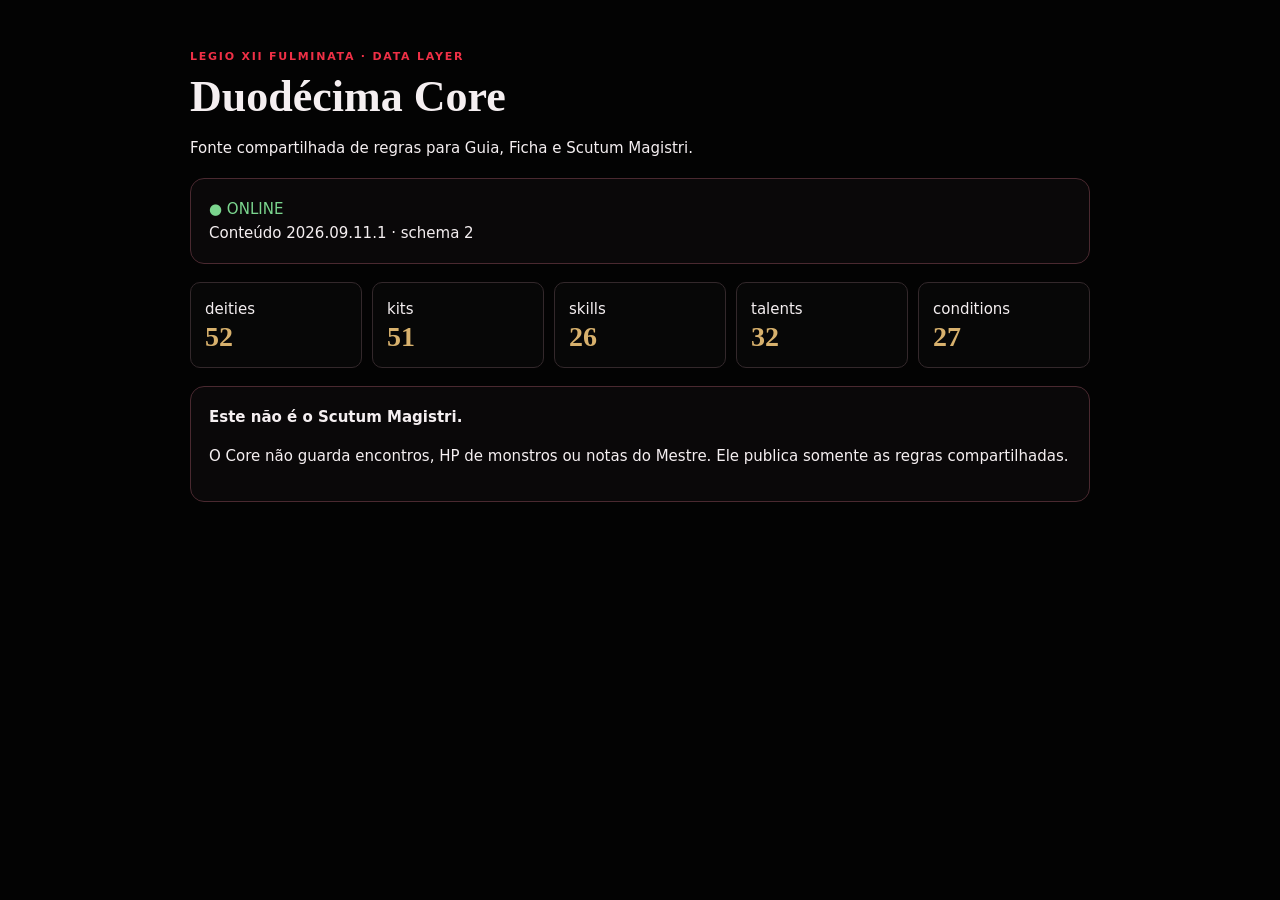
==== commit 4882c997: "Add files via upload" ====
--- a/index.html
+++ b/index.html
@@ -1,57 +1,5 @@
 <!doctype html>
-<html lang="pt-BR">
-<head>
-  <meta charset="utf-8">
-  <meta name="viewport" content="width=device-width,initial-scale=1">
-  <meta name="theme-color" content="#070707">
-  <meta name="description" content="Guia da Duodécima — sistema, Roma, magia, crafting e panteão da Legio XII Fulminata.">
-  <title>Guia da Duodécima</title>
-  <link rel="stylesheet" href="styles.css?v=2.4">
-</head>
-<body>
-<div class="app-shell">
-  <aside class="sidebar" id="sidebar">
-    <button class="sidebar-collapse" id="sidebarCollapse" type="button" aria-label="Recolher menu" title="Recolher menu">‹</button>
-    <a class="brand" href="#page:sistema" aria-label="Guia da Duodécima">
-      <img src="assets/legio.webp" alt="Símbolo da Duodécima Legião Fulminata">
-      <span><b>LEGIO XII FULMINATA</b><strong>Guia da Duodécima</strong></span>
-    </a>
-    <nav class="page-nav" aria-label="Seções principais">
-      <button data-page="sistema">Sistema</button>
-      <button data-page="crafting">Crafting</button>
-      <button data-page="roma">Sobre Roma</button>
-      <button data-page="magia">Magia</button>
-      <button data-page="deuses">Deuses</button>
-    </nav>
-    <a class="sheet-cta-sidebar" href="https://stsedd.github.io/ficha-oficial-duodecima-rpg/" target="_blank" rel="noopener noreferrer" aria-label="Crie sua ficha aqui">
-      <span class="sheet-cta-kicker">FICHA OFICIAL</span>
-      <strong>Crie sua ficha aqui</strong>
-      <small>Monte e acompanhe seu personagem ↗</small>
-    </a>
-    <div class="sidebar-divider"></div>
-    <div class="section-nav-title">Nesta página</div>
-    <nav class="section-nav" id="sectionNav"></nav>
-    <div class="sidebar-note">LEG · XII · FULMINATA<br><span>Base consolidada · 2026</span><div class="core-status" id="coreStatus"><i></i><span>CORE · CARREGANDO</span></div></div>
-  </aside>
-
-  <main class="workspace">
-    <header class="topbar">
-      <button class="menu-btn" id="menuBtn" aria-label="Abrir menu">☰</button>
-      <div class="page-title"><span id="pageEyebrow">ARCHIVVM</span><h1 id="pageTitle">Sistema</h1></div>
-      <div class="search-wrap">
-        <input id="globalSearch" type="search" placeholder="Buscar regra, deus, habilidade..." autocomplete="off">
-        <kbd>⌘ K</kbd>
-        <div class="search-results" id="searchResults" hidden></div>
-      </div>
-    </header>
-    <div class="content" id="content"></div>
-    <footer class="site-footer"><span>LEGIO XII FULMINATA</span><b>Guia da Duodécima</b><small>Sistema consolidado para GitHub Pages.</small></footer>
-  </main>
-</div>
-<button class="to-top" id="toTop" type="button" aria-label="Voltar ao topo" title="Voltar ao topo">↑</button>
-<div class="scrim" id="scrim"></div>
-<script src="content.js?v=2.4"></script>
-<script src="core-bridge.js?v=2.4"></script>
-<script>Promise.resolve(window.DUODECIMA_CORE_READY).finally(()=>{const s=document.createElement('script');s.src='app.js?v=2.4';document.body.appendChild(s);});</script>
-</body>
-</html>+<html lang="pt-BR"><head><meta charset="utf-8"><meta name="viewport" content="width=device-width,initial-scale=1"><title>Duodécima Core</title>
+<style>body{margin:0;background:#030303;color:#f5eff1;font:15px/1.6 system-ui,sans-serif}main{max-width:900px;margin:auto;padding:48px 20px}h1{font:700 44px/1.05 Georgia,serif;margin:.2em 0}.ey{color:#ef3046;letter-spacing:.16em;font-size:11px;font-weight:800}.card{border:1px solid #4a2930;background:#0a0809;border-radius:14px;padding:18px;margin:18px 0}.stats{display:grid;grid-template-columns:repeat(auto-fit,minmax(130px,1fr));gap:10px}.stat{background:#070707;border:1px solid #33282b;border-radius:10px;padding:14px}.stat b{display:block;font:700 28px Georgia,serif;color:#d8b16d}.ok{color:#7bd58e}.err{color:#ff6674}</style></head>
+<body><main><div class="ey">LEGIO XII FULMINATA · DATA LAYER</div><h1>Duodécima Core</h1><p>Fonte compartilhada de regras para Guia, Ficha e Scutum Magistri.</p><div id="status" class="card">Carregando manifesto…</div><div id="counts" class="stats"></div><div class="card"><b>Este não é o Scutum Magistri.</b><p>O Core não guarda encontros, HP de monstros ou notas do Mestre. Ele publica somente as regras compartilhadas.</p></div></main>
+<script>fetch('./manifest.json',{cache:'no-store'}).then(r=>r.json()).then(m=>{document.querySelector('#status').innerHTML='<span class="ok">● ONLINE</span><br>Conteúdo '+m.contentVersion+' · schema '+m.schemaVersion;document.querySelector('#counts').innerHTML=Object.entries(m.counts).map(([k,v])=>'<div class="stat"><span>'+k+'</span><b>'+v+'</b></div>').join('')}).catch(e=>document.querySelector('#status').innerHTML='<span class="err">● ERRO</span><br>'+e.message)</script></body></html>
